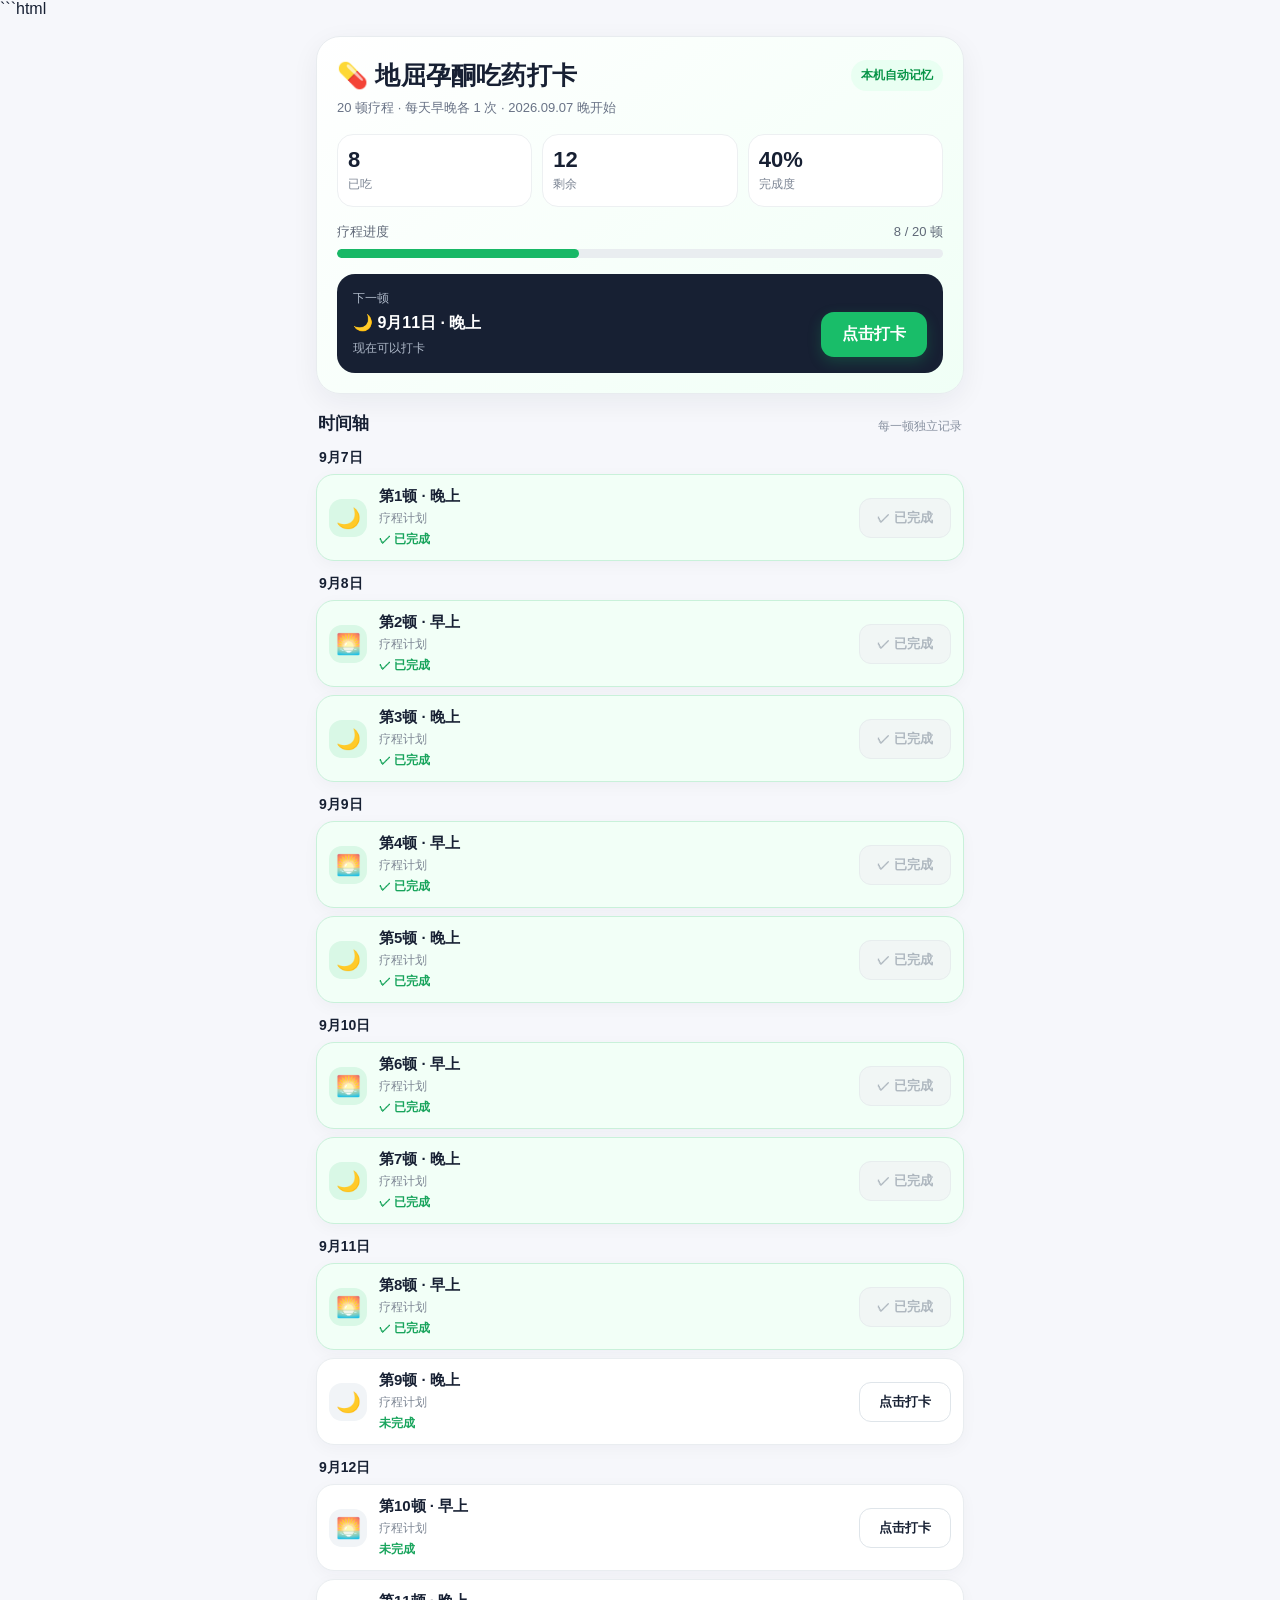
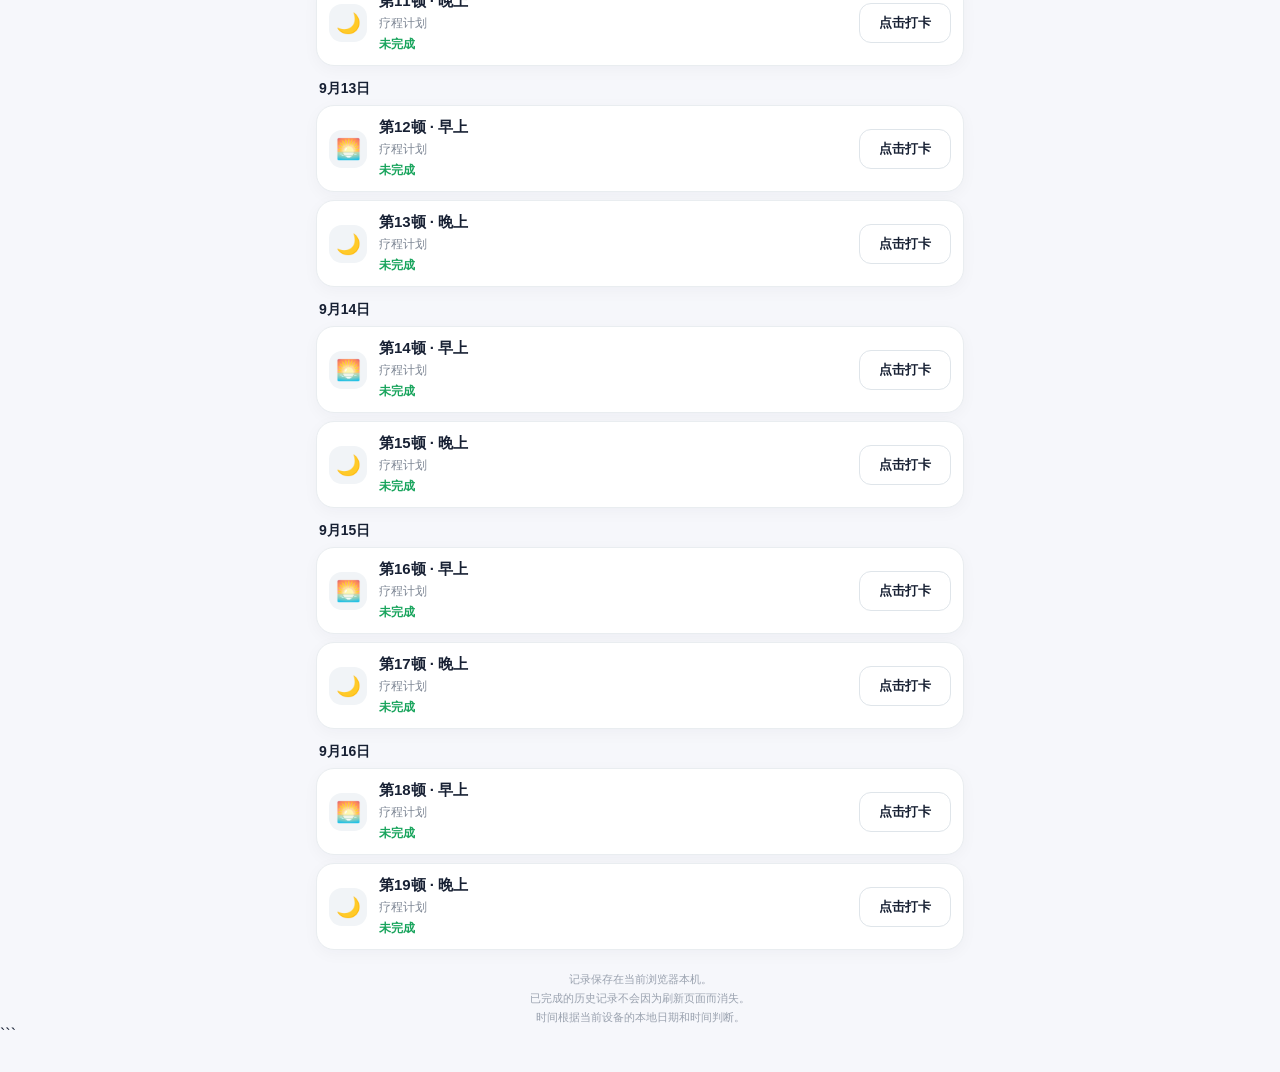
==== index.html @ d0d43a16 "Update index.html ### V2 更新内容  * ⏰ 调整每日服药时间：**早上 10:00、晚上 22:00** * 📱 根据手机当前本地日期和时间，自动判断是否到服药时间 " ====
```html
<!doctype html>
<html lang="zh-CN">
<head>
<meta charset="utf-8">
<meta name="viewport" content="width=device-width,initial-scale=1,maximum-scale=1,user-scalable=no,viewport-fit=cover">
<meta name="format-detection" content="telephone=no">
<meta name="theme-color" content="#f6f7fb">

<title>地屈孕酮吃药打卡</title>

<style>
*{
  box-sizing:border-box;
  -webkit-tap-highlight-color:transparent;
}

html,body{
  margin:0;
  padding:0;
  background:#f6f7fb;
  color:#172033;
  font-family:-apple-system,BlinkMacSystemFont,"Segoe UI","PingFang SC","Hiragino Sans GB",Arial,sans-serif;
}

body{
  padding-bottom:calc(28px + env(safe-area-inset-bottom));
}

button{
  font:inherit;
}

.app{
  width:100%;
  max-width:680px;
  margin:0 auto;
  padding:18px 16px 0;
}

.hero{
  background:linear-gradient(145deg,#ffffff 0%,#f0fff6 100%);
  border:1px solid #e8ecef;
  border-radius:24px;
  padding:22px 20px 20px;
  box-shadow:0 8px 28px rgba(20,32,50,.06);
}

.topline{
  display:flex;
  align-items:center;
  justify-content:space-between;
  gap:12px;
}

.title{
  font-size:25px;
  font-weight:800;
  letter-spacing:.2px;
}

.badge{
  font-size:12px;
  padding:7px 10px;
  border-radius:999px;
  background:#e9fff2;
  color:#079447;
  font-weight:700;
  white-space:nowrap;
}

.subtitle{
  margin:7px 0 17px;
  color:#697386;
  font-size:13px;
}

.stats{
  display:grid;
  grid-template-columns:1fr 1fr 1fr;
  gap:10px;
}

.stat{
  background:#fff;
  border:1px solid #edf0f2;
  border-radius:16px;
  padding:13px 10px;
}

.stat b{
  display:block;
  font-size:22px;
  line-height:1.1;
  margin-bottom:4px;
}

.stat span{
  font-size:12px;
  color:#7b8493;
}

.progress-wrap{
  margin-top:16px;
}

.progress-head{
  display:flex;
  justify-content:space-between;
  font-size:13px;
  color:#5f6877;
  margin-bottom:8px;
}

.progress{
  height:9px;
  background:#e9edf0;
  border-radius:999px;
  overflow:hidden;
}

.bar{
  height:100%;
  width:0;
  background:#18b866;
  border-radius:999px;
  transition:width .25s ease;
}

.next{
  margin-top:16px;
  border-radius:18px;
  background:#172033;
  color:#fff;
  padding:16px;
}

.next small{
  display:block;
  color:#aeb8c8;
  font-size:12px;
  margin-bottom:5px;
}

.next-main{
  display:flex;
  align-items:center;
  justify-content:space-between;
  gap:14px;
}

.next-title{
  font-size:16px;
  font-weight:700;
}

.next-status{
  margin-top:6px;
  color:#aeb8c8;
  font-size:12px;
}

.primary{
  border:0;
  background:#19bd69;
  color:#fff;
  padding:12px 16px;
  border-radius:13px;
  font-weight:800;
  min-width:106px;
  cursor:pointer;
  box-shadow:0 5px 14px rgba(25,189,105,.22);
}

.primary:active,
.meal-btn:active{
  transform:scale(.97);
}

.primary:disabled{
  background:#667085;
  box-shadow:none;
  cursor:not-allowed;
}

.section{
  margin-top:18px;
}

.section-title{
  display:flex;
  align-items:end;
  justify-content:space-between;
  margin:0 2px 10px;
}

.section-title h2{
  font-size:17px;
  margin:0;
}

.section-title span{
  font-size:12px;
  color:#8992a1;
}

.day{
  margin-bottom:13px;
}

.day-head{
  display:flex;
  align-items:center;
  gap:8px;
  margin:14px 3px 7px;
}

.day-head b{
  font-size:14px;
}

.today-pill{
  font-size:11px;
  background:#e8fff1;
  color:#079447;
  padding:4px 7px;
  border-radius:999px;
  font-weight:700;
}

.meal{
  display:flex;
  align-items:center;
  gap:12px;
  background:#fff;
  border:1px solid #e9edf0;
  border-radius:18px;
  padding:12px;
  margin-bottom:8px;
  min-height:72px;
  box-shadow:0 4px 16px rgba(20,32,50,.035);
}

.meal.done{
  background:#f2fff7;
  border-color:#c9f1da;
}

.dot{
  width:38px;
  height:38px;
  border-radius:13px;
  display:flex;
  align-items:center;
  justify-content:center;
  background:#f1f4f7;
  font-size:20px;
  flex:0 0 38px;
}

.done .dot{
  background:#d9f8e6;
}

.meal-info{
  min-width:0;
  flex:1;
}

.meal-name{
  font-size:15px;
  font-weight:750;
}

.meal-meta{
  font-size:12px;
  color:#7c8593;
  margin-top:4px;
}

.meal-status{
  font-size:12px;
  color:#18a45c;
  font-weight:700;
  margin-top:4px;
}

.meal-btn{
  border:1px solid #dfe5ea;
  background:#fff;
  color:#172033;
  padding:10px 12px;
  border-radius:12px;
  font-size:13px;
  font-weight:750;
  cursor:pointer;
  min-width:92px;
}

.meal-btn.done{
  background:#dff9e9;
  color:#078b45;
  border-color:#c6efd6;
}

.meal-btn:disabled{
  cursor:not-allowed;
  background:#f1f3f5;
  color:#98a0ad;
  border-color:#e4e7eb;
  opacity:.75;
}

.locked{
  opacity:.58;
}

.footer{
  margin:20px 2px 0;
  color:#9aa2af;
  font-size:11px;
  line-height:1.7;
  text-align:center;
}

.toast{
  position:fixed;
  left:50%;
  bottom:28px;
  transform:translateX(-50%) translateY(15px);
  background:rgba(23,32,51,.94);
  color:#fff;
  padding:10px 15px;
  border-radius:12px;
  font-size:13px;
  opacity:0;
  pointer-events:none;
  transition:.22s;
  z-index:20;
}

.toast.show{
  opacity:1;
  transform:translateX(-50%) translateY(0);
}

@media(max-width:390px){

  .app{
    padding-left:12px;
    padding-right:12px;
  }

  .stats{
    gap:7px;
  }

  .stat{
    padding:11px 8px;
  }

  .stat b{
    font-size:20px;
  }

  .next-main{
    align-items:stretch;
    flex-direction:column;
  }

  .primary{
    width:100%;
  }

  .meal{
    gap:9px;
  }

  .meal-btn{
    min-width:84px;
    padding:9px 8px;
  }
}
</style>
</head>

<body>

<div class="app">

  <section class="hero">

    <div class="topline">
      <div class="title">💊 地屈孕酮吃药打卡</div>
      <div class="badge">本机自动记忆</div>
    </div>

    <div class="subtitle">
      20 顿疗程 · 每天早晚各 1 次 · 2026.09.07 晚开始
    </div>

    <div class="stats">

      <div class="stat">
        <b id="doneCount">8</b>
        <span>已吃</span>
      </div>

      <div class="stat">
        <b id="leftCount">12</b>
        <span>剩余</span>
      </div>

      <div class="stat">
        <b id="percent">40%</b>
        <span>完成度</span>
      </div>

    </div>

    <div class="progress-wrap">

      <div class="progress-head">
        <span>疗程进度</span>
        <span id="progressText">8 / 20 顿</span>
      </div>

      <div class="progress">
        <div class="bar" id="bar"></div>
      </div>

    </div>

    <div class="next">

      <small>下一顿</small>

      <div class="next-main">

        <div>

          <div class="next-title" id="nextTitle">
            🌙 今天 · 晚上
          </div>

          <div class="next-status" id="nextStatus">
            等待时间
          </div>

        </div>

        <button
          class="primary"
          id="nextBtn"
          type="button">
          点击打卡
        </button>

      </div>

    </div>

  </section>


  <section class="section">

    <div class="section-title">

      <h2>时间轴</h2>

      <span>
        每一顿独立记录
      </span>

    </div>

    <div id="timeline"></div>

  </section>


  <div class="footer">

    记录保存在当前浏览器本机。<br>

    已完成的历史记录不会因为刷新页面而消失。<br>

    时间根据当前设备的本地日期和时间判断。

  </div>

</div>


<div class="toast" id="toast"></div>


<script>
(function(){

  /*
   * =====================================
   * 基础设置
   * =====================================
   */

  var STORAGE_KEY = "medicineTimelineH5_v5";

  var TOTAL = 20;

  /*
   * 疗程开始：
   * 2026年9月7日晚上
   */

  var START = new Date(2026,8,7);


  /*
   * =====================================
   * 吃药时间
   *
   * 早上：10:00
   * 晚上：22:00
   * =====================================
   */

  var MORNING_HOUR = 10;

  var NIGHT_HOUR = 22;


  /*
   * =====================================
   * 初始已经完成的 8 顿
   * =====================================
   */

  var INITIAL_RECORDS = [

    "2026-09-07-night",

    "2026-09-08-morning",
    "2026-09-08-night",

    "2026-09-09-morning",
    "2026-09-09-night",

    "2026-09-10-morning",
    "2026-09-10-night",

    "2026-09-11-morning"

  ];


  /*
   * =====================================
   * 日期格式
   * =====================================
   */

  function pad(n){

    return n < 10
      ? "0" + n
      : "" + n;

  }


  function dateKey(date){

    return date.getFullYear()
      + "-"
      + pad(date.getMonth() + 1)
      + "-"
      + pad(date.getDate());

  }


  function keyOf(date,period){

    return dateKey(date)
      + "-"
      + period;

  }


  function fmtDate(date){

    return (date.getMonth() + 1)
      + "月"
      + date.getDate()
      + "日";

  }


  /*
   * =====================================
   * 获取当前手机日期和时间
   * =====================================
   */

  function now(){

    return new Date();

  }


  /*
   * =====================================
   * 判断某一顿是否已经到了可以吃药的时间
   * =====================================
   */

  function isAvailable(item){

    var current = now();

    var itemDate = new Date(item.date);


    /*
     * 未来日期
     */

    if(
      dateKey(itemDate)
      >
      dateKey(current)
    ){

      return false;

    }


    /*
     * 过去日期
     */

    if(
      dateKey(itemDate)
      <
      dateKey(current)
    ){

      return true;

    }


    /*
     * 今天
     */

    if(
      item.period
      ===
      "morning"
    ){

      return current.getHours()
        >=
        MORNING_HOUR;

    }


    if(
      item.period
      ===
      "night"
    ){

      return current.getHours()
        >=
        NIGHT_HOUR;

    }


    return false;

  }


  /*
   * =====================================
   * 判断是否未来
   * =====================================
   */

  function isFuture(item){

    var current = now();

    var itemDate = new Date(item.date);


    /*
     * 日期在未来
     */

    if(
      dateKey(itemDate)
      >
      dateKey(current)
    ){

      return true;

    }


    /*
     * 同一天但时间还没到
     */

    if(
      dateKey(itemDate)
      ===
      dateKey(current)
    ){

      if(
        item.period
        ===
        "morning"
        &&
        current.getHours()
        <
        MORNING_HOUR
      ){

        return true;

      }


      if(
        item.period
        ===
        "night"
        &&
        current.getHours()
        <
        NIGHT_HOUR
      ){

        return true;

      }

    }


    return false;

  }


  /*
   * =====================================
   * 本机存储
   * =====================================
   */

  function load(){

    try{

      var raw =
        localStorage.getItem(
          STORAGE_KEY
        );


      if(raw){

        var parsed =
          JSON.parse(raw);


        if(
          Array.isArray(parsed)
        ){

          return parsed;

        }

      }

    }catch(e){

      console.log(
        "读取本地记录失败:",
        e
      );

    }


    var initial =
      INITIAL_RECORDS.slice();


    save(initial);


    return initial;

  }


  function save(data){

    try{

      localStorage.setItem(
        STORAGE_KEY,
        JSON.stringify(data)
      );

    }catch(e){

      console.log(
        "保存本地记录失败:",
        e
      );

    }

  }


  /*
   * =====================================
   * 建立20顿疗程
   * =====================================
   */

  function buildPlan(){

    var list = [];

    var n = 0;

    var d =
      new Date(START);


    /*
     * 9月7日：
     * 只有晚上第一顿
     */

    list.push({

      date:new Date(d),

      period:"night",

      label:"晚上",

      emoji:"🌙",

      key:keyOf(
        d,
        "night"
      ),

      n:++n

    });


    /*
     * 9月8日～9月16日：
     * 每天早晚各一顿
     */

    for(
      var i = 1;
      i < 10;
      i++
    ){

      d =
        new Date(START);


      d.setDate(
        START.getDate() + i
      );


      list.push({

        date:new Date(d),

        period:"morning",

        label:"早上",

        emoji:"🌅",

        key:keyOf(
          d,
          "morning"
        ),

        n:++n

      });


      list.push({

        date:new Date(d),

        period:"night",

        label:"晚上",

        emoji:"🌙",

        key:keyOf(
          d,
          "night"
        ),

        n:++n

      });

    }


    return list;

  }


  var plan =
    buildPlan();


  /*
   * =====================================
   * Toast
   * =====================================
   */

  function toast(msg){

    var el =
      document.getElementById(
        "toast"
      );


    el.textContent =
      msg;


    el.classList.add(
      "show"
    );


    clearTimeout(
      window.__toastTimer
    );


    window.__toastTimer =
      setTimeout(
        function(){

          el.classList.remove(
            "show"
          );

        },
        1700
      );

  }


  /*
   * =====================================
   * 打卡
   * =====================================
   */

  function mark(key){

    var data =
      load();


    /*
     * 已经完成
     */

    if(
      data.indexOf(key)
      >=
      0
    ){

      toast(
        "这一顿已经记录过了"
      );

      return;

    }


    /*
     * 找到这一顿
     */

    var item = null;


    for(
      var i = 0;
      i < plan.length;
      i++
    ){

      if(
        plan[i].key
        ===
        key
      ){

        item =
          plan[i];

        break;

      }

    }


    /*
     * 还没有到时间
     */

    if(
      item
      &&
      !isAvailable(item)
    ){

      if(
        item.period
        ===
        "morning"
      ){

        toast(
          "早上这一顿还没到时间"
        );

      }else{

        toast(
          "晚上这一顿还没到时间"
        );

      }

      return;

    }


    /*
     * 全部完成
     */

    if(
      data.length
      >=
      TOTAL
    ){

      toast(
        "20顿疗程已经完成 🎉"
      );

      return;

    }


    /*
     * 保存
     */

    data.push(key);

    save(data);

    render();

    toast(
      "已记录这顿药 ✓"
    );

  }


  /*
   * =====================================
   * 找到当前最应该完成的一顿
   * =====================================
   */

  function findNext(data){

    /*
     * 第一优先：
     * 已经到时间但还没完成
     */

    for(
      var i = 0;
      i < plan.length;
      i++
    ){

      if(
        data.indexOf(
          plan[i].key
        )
        <
        0
        &&
        isAvailable(
          plan[i]
        )
      ){

        return plan[i];

      }

    }


    /*
     * 第二优先：
     * 最近的未来一顿
     */

    for(
      var j = 0;
      j < plan.length;
      j++
    ){

      if(
        data.indexOf(
          plan[j].key
        )
        <
        0
      ){

        return plan[j];

      }

    }


    return null;

  }


  /*
   * =====================================
   * 下一顿状态
   * =====================================
   */

  function getNextStatus(item){

    if(!item){

      return "疗程已全部完成";

    }


    if(
      isAvailable(item)
    ){

      return "现在可以打卡";

    }


    var current =
      now();


    if(
      dateKey(item.date)
      >
      dateKey(current)
    ){

      return "还没到这一天";

    }


    if(
      item.period
      ===
      "morning"
    ){

      return "每天 10:00 后可打卡";

    }


    return "每天 22:00 后可打卡";

  }


  /*
   * =====================================
   * 渲染页面
   * =====================================
   */

  function render(){

    var data =
      load();


    /*
     * 顶部统计
     */

    var doneCount =
      data.length;


    var left =
      Math.max(
        0,
        TOTAL - doneCount
      );


    var pct =
      Math.round(
        doneCount
        /
        TOTAL
        *
        100
      );


    document.getElementById(
      "doneCount"
    ).textContent =
      doneCount;


    document.getElementById(
      "leftCount"
    ).textContent =
      left;


    document.getElementById(
      "percent"
    ).textContent =
      pct + "%";


    document.getElementById(
      "progressText"
    ).textContent =
      doneCount
      +
      " / "
      +
      TOTAL
      +
      " 顿";


    document.getElementById(
      "bar"
    ).style.width =
      pct + "%";


    /*
     * 下一顿
     */

    var next =
      findNext(data);


    var nextTitle =
      document.getElementById(
        "nextTitle"
      );


    var nextStatus =
      document.getElementById(
        "nextStatus"
      );


    var nextBtn =
      document.getElementById(
        "nextBtn"
      );


    if(next){

      nextTitle.textContent =
        next.emoji
        +
        " "
        +
        fmtDate(
          next.date
        )
        +
        " · "
        +
        next.label;


      nextStatus.textContent =
        getNextStatus(next);


      if(
        isAvailable(next)
      ){

        nextBtn.disabled =
          false;


        nextBtn.textContent =
          "点击打卡";


        nextBtn.onclick =
          function(){

            mark(
              next.key
            );

          };

      }else{

        nextBtn.disabled =
          true;


        nextBtn.textContent =
          "未开始";


        nextBtn.onclick =
          null;

      }

    }else{

      nextTitle.textContent =
        "🎉 20顿全部完成";


      nextStatus.textContent =
        "疗程已完成";


      nextBtn.disabled =
        true;


      nextBtn.textContent =
        "已完成";


      nextBtn.onclick =
        null;

    }


    /*
     * =====================================
     * 时间轴
     * =====================================
     */

    var timeline =
      document.getElementById(
        "timeline"
      );


    var html = "";

    var currentDate = "";


    for(
      var j = 0;
      j < plan.length;
      j++
    ){

      var item =
        plan[j];


      var dk =
        dateKey(
          item.date
        );


      /*
       * 日期标题
       */

      if(
        dk
        !==
        currentDate
      ){

        if(currentDate){

          html +=
            "</div>";

        }


        currentDate =
          dk;


        var current =
          now();


        var isToday =
          dk
          ===
          dateKey(current);


        html +=
          '<div class="day">';


        html +=
          '<div class="day-head">'
          +
          '<b>'
          +
          fmtDate(
            item.date
          )
          +
          '</b>'
          +
          (
            isToday
            ?
            '<span class="today-pill">今天</span>'
            :
            ''
          )
          +
          '</div>';

      }


      /*
       * 状态
       */

      var isDone =
        data.indexOf(
          item.key
        )
        >=
        0;


      var future =
        isFuture(
          item
        );


      var mealClass =
        "meal "
        +
        (
          isDone
          ?
          "done "
          :
          ""
        )
        +
        (
          future
          ?
          "locked"
          :
          ""
        );


      html +=
        '<div class="'
        +
        mealClass
        +
        '">';


      /*
       * 图标
       */

      html +=
        '<div class="dot">'
        +
        item.emoji
        +
        '</div>';


      /*
       * 信息
       */

      html +=
        '<div class="meal-info">';


      html +=
        '<div class="meal-name">'
        +
        '第'
        +
        item.n
        +
        '顿 · '
        +
        item.label
        +
        '</div>';


      /*
       * 时间提示
       */

      var metaText;


      if(future){

        if(
          dk
          ===
          dateKey(now())
        ){

          if(
            item.period
            ===
            "morning"
          ){

            metaText =
              "10:00 后开始";

          }else{

            metaText =
              "22:00 后开始";

          }

        }else{

          metaText =
            "尚未到时间";

        }

      }else{

        if(
          dk
          ===
          dateKey(now())
        ){

          metaText =
            "今天";

        }else{

          metaText =
            "疗程计划";

        }

      }


      html +=
        '<div class="meal-meta">'
        +
        metaText
        +
        '</div>';


      /*
       * 完成状态
       */

      html +=
        '<div class="meal-status">'
        +
        (
          isDone
          ?
          "✓ 已完成"
          :
          (
            future
            ?
            "未开始"
            :
            "未完成"
          )
        )
        +
        '</div>';


      html +=
        '</div>';


      /*
       * 按钮
       */

      var btnText;


      if(isDone){

        btnText =
          "✓ 已完成";

      }else if(future){

        btnText =
          "未开始";

      }else{

        btnText =
          "点击打卡";

      }


      html +=
        '<button '
        +
        'type="button" '
        +
        'class="meal-btn '
        +
        (
          isDone
          ?
          "done"
          :
          ""
        )
        +
        '" '
        +
        'data-key="'
        +
        item.key
        +
        '" '
        +
        (
          future
          ||
          isDone
          ?
          "disabled"
          :
          ""
        )
        +
        '>'
        +
        btnText
        +
        '</button>';


      html +=
        '</div>';

    }


    if(currentDate){

      html +=
        "</div>";

    }


    timeline.innerHTML =
      html;


    /*
     * 绑定时间轴按钮
     */

    var buttons =
      timeline.querySelectorAll(
        ".meal-btn"
      );


    for(
      var k = 0;
      k < buttons.length;
      k++
    ){

      buttons[k].addEventListener(
        "click",
        function(){

          var key =
            this.getAttribute(
              "data-key"
            );


          mark(key);

        }
      );

    }

  }


  /*
   * =====================================
   * 页面启动
   * =====================================
   */

  render();


  /*
   * =====================================
   * 每分钟自动检查一次时间
   *
   * 例如：
   *
   * 09:59 → 未开始
   *
   * 10:00 → 自动变成点击打卡
   *
   * 21:59 → 未开始
   *
   * 22:00 → 自动变成点击打卡
   * =====================================
   */

  setInterval(
    function(){

      render();

    },
    60 * 1000
  );


})();
</script>

</body>
</html>
```
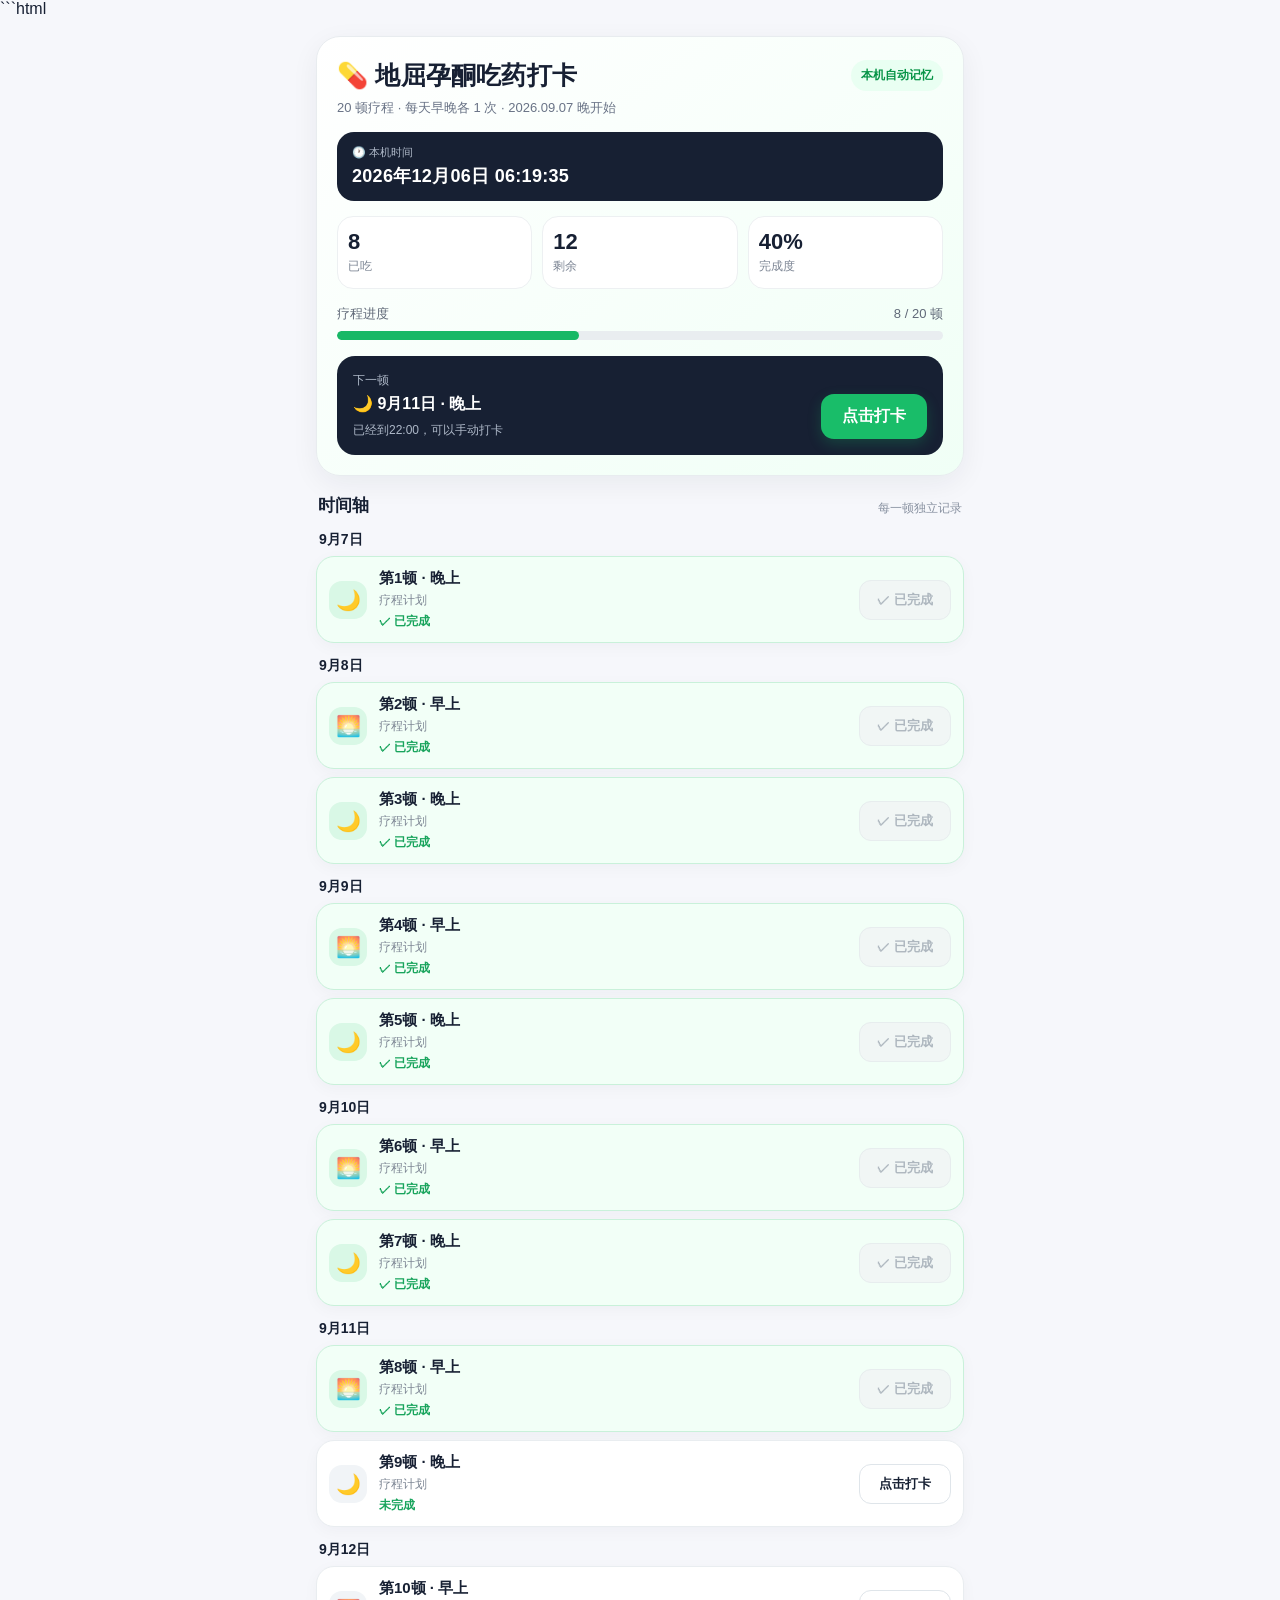
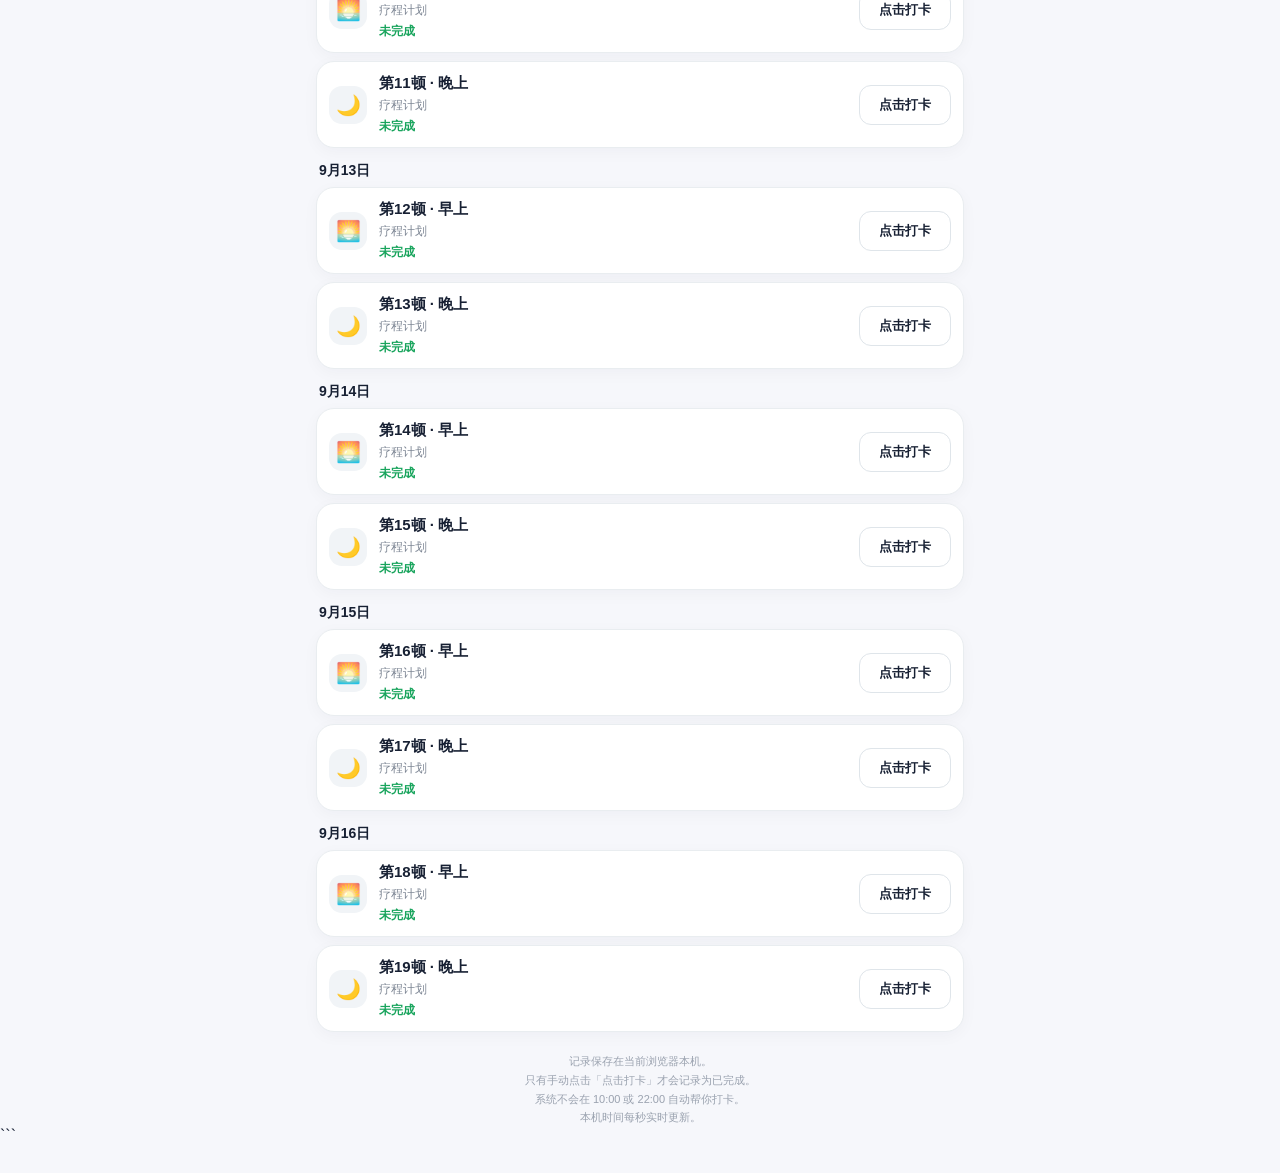
==== commit e3d45eaf: "Update index.html 页面顶部名称：💊 地屈孕酮吃药打卡 本机时间实时显示，每秒更新" ====
--- a/index.html
+++ b/index.html
@@ -38,6 +38,10 @@
   padding:18px 16px 0;
 }
 
+/* =========================
+   顶部卡片
+========================= */
+
 .hero{
   background:linear-gradient(145deg,#ffffff 0%,#f0fff6 100%);
   border:1px solid #e8ecef;
@@ -70,10 +74,39 @@
 }
 
 .subtitle{
-  margin:7px 0 17px;
+  margin:7px 0 15px;
   color:#697386;
   font-size:13px;
 }
+
+/* =========================
+   本机时间
+========================= */
+
+.local-time{
+  background:#172033;
+  color:#fff;
+  border-radius:17px;
+  padding:13px 15px;
+  margin-bottom:15px;
+}
+
+.local-time-label{
+  color:#aeb8c8;
+  font-size:11px;
+  margin-bottom:4px;
+}
+
+.local-time-value{
+  font-size:18px;
+  font-weight:800;
+  letter-spacing:.3px;
+  font-variant-numeric:tabular-nums;
+}
+
+/* =========================
+   数据统计
+========================= */
 
 .stats{
   display:grid;
@@ -127,6 +160,10 @@
   transition:width .25s ease;
 }
 
+/* =========================
+   下一顿
+========================= */
+
 .next{
   margin-top:16px;
   border-radius:18px;
@@ -158,6 +195,7 @@
   margin-top:6px;
   color:#aeb8c8;
   font-size:12px;
+  line-height:1.5;
 }
 
 .primary{
@@ -182,6 +220,10 @@
   box-shadow:none;
   cursor:not-allowed;
 }
+
+/* =========================
+   时间轴
+========================= */
 
 .section{
   margin-top:18px;
@@ -314,6 +356,10 @@
 .locked{
   opacity:.58;
 }
+
+/* =========================
+   底部
+========================= */
 
 .footer{
   margin:20px 2px 0;
@@ -344,6 +390,10 @@
   transform:translateX(-50%) translateY(0);
 }
 
+/* =========================
+   手机小屏
+========================= */
+
 @media(max-width:390px){
 
   .app{
@@ -351,6 +401,10 @@
     padding-right:12px;
   }
 
+  .title{
+    font-size:22px;
+  }
+
   .stats{
     gap:7px;
   }
@@ -380,6 +434,7 @@
     min-width:84px;
     padding:9px 8px;
   }
+
 }
 </style>
 </head>
@@ -388,72 +443,165 @@
 
 <div class="app">
 
+  <!-- =========================
+       顶部
+  ========================== -->
+
   <section class="hero">
 
     <div class="topline">
-      <div class="title">💊 地屈孕酮吃药打卡</div>
-      <div class="badge">本机自动记忆</div>
+
+      <div class="title">
+        💊 地屈孕酮吃药打卡
+      </div>
+
+      <div class="badge">
+        本机自动记忆
+      </div>
+
     </div>
+
 
     <div class="subtitle">
       20 顿疗程 · 每天早晚各 1 次 · 2026.09.07 晚开始
     </div>
 
+
+    <!-- =========================
+         本机实时时间
+    ========================== -->
+
+    <div class="local-time">
+
+      <div class="local-time-label">
+        🕐 本机时间
+      </div>
+
+      <div
+        class="local-time-value"
+        id="localTime">
+        正在获取时间...
+      </div>
+
+    </div>
+
+
+    <!-- =========================
+         统计
+    ========================== -->
+
     <div class="stats">
 
       <div class="stat">
-        <b id="doneCount">8</b>
-        <span>已吃</span>
+
+        <b id="doneCount">
+          8
+        </b>
+
+        <span>
+          已吃
+        </span>
+
       </div>
 
+
       <div class="stat">
-        <b id="leftCount">12</b>
-        <span>剩余</span>
+
+        <b id="leftCount">
+          12
+        </b>
+
+        <span>
+          剩余
+        </span>
+
       </div>
 
+
       <div class="stat">
-        <b id="percent">40%</b>
-        <span>完成度</span>
+
+        <b id="percent">
+          40%
+        </b>
+
+        <span>
+          完成度
+        </span>
+
       </div>
 
     </div>
 
+
+    <!-- =========================
+         进度条
+    ========================== -->
+
     <div class="progress-wrap">
 
       <div class="progress-head">
-        <span>疗程进度</span>
-        <span id="progressText">8 / 20 顿</span>
+
+        <span>
+          疗程进度
+        </span>
+
+        <span id="progressText">
+          8 / 20 顿
+        </span>
+
       </div>
 
+
       <div class="progress">
-        <div class="bar" id="bar"></div>
+
+        <div
+          class="bar"
+          id="bar">
+        </div>
+
       </div>
 
     </div>
 
+
+    <!-- =========================
+         下一顿
+    ========================== -->
+
     <div class="next">
 
-      <small>下一顿</small>
+      <small>
+        下一顿
+      </small>
+
 
       <div class="next-main">
 
         <div>
 
-          <div class="next-title" id="nextTitle">
-            🌙 今天 · 晚上
+          <div
+            class="next-title"
+            id="nextTitle">
+            🌙 9月11日 · 晚上
           </div>
 
-          <div class="next-status" id="nextStatus">
+
+          <div
+            class="next-status"
+            id="nextStatus">
             等待时间
           </div>
 
         </div>
+
 
         <button
           class="primary"
           id="nextBtn"
           type="button">
+
           点击打卡
+
         </button>
 
       </div>
@@ -463,11 +611,17 @@
   </section>
 
 
+  <!-- =========================
+       时间轴
+  ========================== -->
+
   <section class="section">
 
     <div class="section-title">
 
-      <h2>时间轴</h2>
+      <h2>
+        时间轴
+      </h2>
 
       <span>
         每一顿独立记录
@@ -475,190 +629,676 @@
 
     </div>
 
+
     <div id="timeline"></div>
 
   </section>
 
 
+  <!-- =========================
+       底部说明
+  ========================== -->
+
   <div class="footer">
 
     记录保存在当前浏览器本机。<br>
 
-    已完成的历史记录不会因为刷新页面而消失。<br>
-
-    时间根据当前设备的本地日期和时间判断。
+    只有手动点击「点击打卡」才会记录为已完成。<br>
+
+    系统不会在 10:00 或 22:00 自动帮你打卡。<br>
+
+    本机时间每秒实时更新。
 
   </div>
 
 </div>
 
 
-<div class="toast" id="toast"></div>
+<div
+  class="toast"
+  id="toast">
+</div>
 
 
 <script>
+
 (function(){
 
-  /*
-   * =====================================
-   * 基础设置
-   * =====================================
-   */
-
-  var STORAGE_KEY = "medicineTimelineH5_v5";
-
-  var TOTAL = 20;
-
-  /*
-   * 疗程开始：
-   * 2026年9月7日晚上
-   */
-
-  var START = new Date(2026,8,7);
-
-
-  /*
-   * =====================================
-   * 吃药时间
+
+/* =====================================
+   基础设置
+===================================== */
+
+var STORAGE_KEY =
+  "medicineTimelineH5_v5";
+
+
+var TOTAL =
+  20;
+
+
+/*
+ * 疗程开始：
+ * 2026年9月7日晚上
+ */
+
+var START =
+  new Date(2026,8,7);
+
+
+/*
+ * 每天服药时间
+ */
+
+var MORNING_HOUR =
+  10;
+
+
+var NIGHT_HOUR =
+  22;
+
+
+/*
+ * =====================================
+ * 已经完成的初始记录
+ *
+ * 一共8顿
+ * =====================================
+ */
+
+var INITIAL_RECORDS = [
+
+  "2026-09-07-night",
+
+  "2026-09-08-morning",
+  "2026-09-08-night",
+
+  "2026-09-09-morning",
+  "2026-09-09-night",
+
+  "2026-09-10-morning",
+  "2026-09-10-night",
+
+  "2026-09-11-morning"
+
+];
+
+
+/* =====================================
+   日期工具
+===================================== */
+
+function pad(n){
+
+  return n < 10
+    ? "0" + n
+    : "" + n;
+
+}
+
+
+function dateKey(date){
+
+  return date.getFullYear()
+    + "-"
+    + pad(date.getMonth() + 1)
+    + "-"
+    + pad(date.getDate());
+
+}
+
+
+function keyOf(date,period){
+
+  return dateKey(date)
+    + "-"
+    + period;
+
+}
+
+
+function fmtDate(date){
+
+  return (date.getMonth() + 1)
+    + "月"
+    + date.getDate()
+    + "日";
+
+}
+
+
+/* =====================================
+   获取本机时间
+===================================== */
+
+function now(){
+
+  return new Date();
+
+}
+
+
+/* =====================================
+   实时显示本机时间
+===================================== */
+
+function updateLocalTime(){
+
+  var current =
+    now();
+
+
+  var text =
+    current.getFullYear()
+    + "年"
+    + pad(current.getMonth() + 1)
+    + "月"
+    + pad(current.getDate())
+    + "日 "
+    + pad(current.getHours())
+    + ":"
+    + pad(current.getMinutes())
+    + ":"
+    + pad(current.getSeconds());
+
+
+  var el =
+    document.getElementById(
+      "localTime"
+    );
+
+
+  if(el){
+
+    el.textContent =
+      text;
+
+  }
+
+}
+
+
+/*
+ * 页面打开立即显示
+ */
+
+updateLocalTime();
+
+
+/*
+ * 每秒更新一次
+ */
+
+setInterval(
+  updateLocalTime,
+  1000
+);
+
+
+/* =====================================
+   判断某顿是否已经到时间
+===================================== */
+
+function isAvailable(item){
+
+  var current =
+    now();
+
+
+  var itemDate =
+    new Date(item.date);
+
+
+  /*
+   * 未来日期
+   */
+
+  if(
+    dateKey(itemDate)
+    >
+    dateKey(current)
+  ){
+
+    return false;
+
+  }
+
+
+  /*
+   * 过去日期
    *
-   * 早上：10:00
-   * 晚上：22:00
-   * =====================================
-   */
-
-  var MORNING_HOUR = 10;
-
-  var NIGHT_HOUR = 22;
-
-
-  /*
-   * =====================================
-   * 初始已经完成的 8 顿
-   * =====================================
-   */
-
-  var INITIAL_RECORDS = [
-
-    "2026-09-07-night",
-
-    "2026-09-08-morning",
-    "2026-09-08-night",
-
-    "2026-09-09-morning",
-    "2026-09-09-night",
-
-    "2026-09-10-morning",
-    "2026-09-10-night",
-
-    "2026-09-11-morning"
-
-  ];
-
-
-  /*
-   * =====================================
-   * 日期格式
-   * =====================================
-   */
-
-  function pad(n){
-
-    return n < 10
-      ? "0" + n
-      : "" + n;
-
-  }
-
-
-  function dateKey(date){
-
-    return date.getFullYear()
-      + "-"
-      + pad(date.getMonth() + 1)
-      + "-"
-      + pad(date.getDate());
-
-  }
-
-
-  function keyOf(date,period){
-
-    return dateKey(date)
-      + "-"
-      + period;
-
-  }
-
-
-  function fmtDate(date){
-
-    return (date.getMonth() + 1)
-      + "月"
-      + date.getDate()
-      + "日";
-
-  }
-
-
-  /*
-   * =====================================
-   * 获取当前手机日期和时间
-   * =====================================
-   */
-
-  function now(){
-
-    return new Date();
-
-  }
-
-
-  /*
-   * =====================================
-   * 判断某一顿是否已经到了可以吃药的时间
-   * =====================================
-   */
-
-  function isAvailable(item){
-
-    var current = now();
-
-    var itemDate = new Date(item.date);
-
-
-    /*
-     * 未来日期
-     */
+   * 注意：
+   * 过去的药不会自动打卡。
+   * 只是允许用户补打卡。
+   */
+
+  if(
+    dateKey(itemDate)
+    <
+    dateKey(current)
+  ){
+
+    return true;
+
+  }
+
+
+  /*
+   * 今天早上
+   */
+
+  if(
+    item.period
+    ===
+    "morning"
+  ){
+
+    return current.getHours()
+      >=
+      MORNING_HOUR;
+
+  }
+
+
+  /*
+   * 今天晚上
+   */
+
+  if(
+    item.period
+    ===
+    "night"
+  ){
+
+    return current.getHours()
+      >=
+      NIGHT_HOUR;
+
+  }
+
+
+  return false;
+
+}
+
+
+/* =====================================
+   判断是否未来
+===================================== */
+
+function isFuture(item){
+
+  var current =
+    now();
+
+
+  var itemDate =
+    new Date(item.date);
+
+
+  /*
+   * 日期未来
+   */
+
+  if(
+    dateKey(itemDate)
+    >
+    dateKey(current)
+  ){
+
+    return true;
+
+  }
+
+
+  /*
+   * 今天但时间未到
+   */
+
+  if(
+    dateKey(itemDate)
+    ===
+    dateKey(current)
+  ){
 
     if(
-      dateKey(itemDate)
-      >
-      dateKey(current)
+      item.period
+      ===
+      "morning"
+      &&
+      (
+        current.getHours()
+        <
+        MORNING_HOUR
+      )
     ){
 
-      return false;
+      return true;
 
     }
 
 
-    /*
-     * 过去日期
-     */
-
     if(
-      dateKey(itemDate)
-      <
-      dateKey(current)
+      item.period
+      ===
+      "night"
+      &&
+      (
+        current.getHours()
+        <
+        NIGHT_HOUR
+      )
     ){
 
       return true;
 
     }
 
-
-    /*
-     * 今天
-     */
+  }
+
+
+  return false;
+
+}
+
+
+/* =====================================
+   本机存储
+===================================== */
+
+function load(){
+
+  try{
+
+    var raw =
+      localStorage.getItem(
+        STORAGE_KEY
+      );
+
+
+    if(raw){
+
+      var parsed =
+        JSON.parse(raw);
+
+
+      if(
+        Array.isArray(parsed)
+      ){
+
+        return parsed;
+
+      }
+
+    }
+
+  }catch(e){
+
+    console.log(
+      "读取本地记录失败:",
+      e
+    );
+
+  }
+
+
+  /*
+   * 第一次打开
+   */
+
+  var initial =
+    INITIAL_RECORDS.slice();
+
+
+  save(initial);
+
+
+  return initial;
+
+}
+
+
+function save(data){
+
+  try{
+
+    localStorage.setItem(
+      STORAGE_KEY,
+      JSON.stringify(data)
+    );
+
+  }catch(e){
+
+    console.log(
+      "保存本地记录失败:",
+      e
+    );
+
+  }
+
+}
+
+
+/* =====================================
+   建立20顿疗程
+===================================== */
+
+function buildPlan(){
+
+  var list = [];
+
+  var n = 0;
+
+  var d =
+    new Date(START);
+
+
+  /*
+   * 9月7日晚上
+   */
+
+  list.push({
+
+    date:new Date(d),
+
+    period:"night",
+
+    label:"晚上",
+
+    emoji:"🌙",
+
+    key:keyOf(
+      d,
+      "night"
+    ),
+
+    n:++n
+
+  });
+
+
+  /*
+   * 9月8日开始
+   * 每天早晚两顿
+   */
+
+  for(
+    var i = 1;
+    i < 10;
+    i++
+  ){
+
+    d =
+      new Date(START);
+
+
+    d.setDate(
+      START.getDate()
+      +
+      i
+    );
+
+
+    list.push({
+
+      date:new Date(d),
+
+      period:"morning",
+
+      label:"早上",
+
+      emoji:"🌅",
+
+      key:keyOf(
+        d,
+        "morning"
+      ),
+
+      n:++n
+
+    });
+
+
+    list.push({
+
+      date:new Date(d),
+
+      period:"night",
+
+      label:"晚上",
+
+      emoji:"🌙",
+
+      key:keyOf(
+        d,
+        "night"
+      ),
+
+      n:++n
+
+    });
+
+  }
+
+
+  return list;
+
+}
+
+
+var plan =
+  buildPlan();
+
+
+/* =====================================
+   Toast
+===================================== */
+
+function toast(msg){
+
+  var el =
+    document.getElementById(
+      "toast"
+    );
+
+
+  el.textContent =
+    msg;
+
+
+  el.classList.add(
+    "show"
+  );
+
+
+  clearTimeout(
+    window.__toastTimer
+  );
+
+
+  window.__toastTimer =
+    setTimeout(
+      function(){
+
+        el.classList.remove(
+          "show"
+        );
+
+      },
+      1700
+    );
+
+}
+
+
+/* =====================================
+   手动打卡
+===================================== */
+
+function mark(key){
+
+  var data =
+    load();
+
+
+  /*
+   * 已经打卡
+   */
+
+  if(
+    data.indexOf(key)
+    >=
+    0
+  ){
+
+    toast(
+      "这一顿已经记录过了"
+    );
+
+    return;
+
+  }
+
+
+  /*
+   * 找到对应记录
+   */
+
+  var item =
+    null;
+
+
+  for(
+    var i = 0;
+    i < plan.length;
+    i++
+  ){
+
+    if(
+      plan[i].key
+      ===
+      key
+    ){
+
+      item =
+        plan[i];
+
+      break;
+
+    }
+
+  }
+
+
+  /*
+   * 还没到时间
+   */
+
+  if(
+    item
+    &&
+    !isAvailable(item)
+  ){
 
     if(
       item.period
@@ -666,572 +1306,136 @@
       "morning"
     ){
 
-      return current.getHours()
-        >=
-        MORNING_HOUR;
+      toast(
+        "早上这一顿还没到10:00"
+      );
+
+    }else{
+
+      toast(
+        "晚上这一顿还没到22:00"
+      );
 
     }
 
+    return;
+
+  }
+
+
+  /*
+   * 保存
+   */
+
+  data.push(key);
+
+  save(data);
+
+
+  /*
+   * 重新渲染
+   */
+
+  render();
+
+
+  toast(
+    "已记录这顿药 ✓"
+  );
+
+}
+
+
+/* =====================================
+   找到下一顿
+===================================== */
+
+function findNext(data){
+
+  /*
+   * 第一优先：
+   * 已经到时间但没有打卡
+   *
+   * 这样如果昨天漏打，
+   * 不会直接跳过。
+   */
+
+  for(
+    var i = 0;
+    i < plan.length;
+    i++
+  ){
 
     if(
-      item.period
-      ===
-      "night"
+      data.indexOf(
+        plan[i].key
+      )
+      <
+      0
+      &&
+      isAvailable(
+        plan[i]
+      )
     ){
 
-      return current.getHours()
-        >=
-        NIGHT_HOUR;
+      return plan[i];
 
     }
 
-
-    return false;
-
-  }
-
-
-  /*
-   * =====================================
-   * 判断是否未来
-   * =====================================
-   */
-
-  function isFuture(item){
-
-    var current = now();
-
-    var itemDate = new Date(item.date);
-
-
-    /*
-     * 日期在未来
-     */
+  }
+
+
+  /*
+   * 第二优先：
+   * 最近的一顿未来药
+   */
+
+  for(
+    var j = 0;
+    j < plan.length;
+    j++
+  ){
 
     if(
-      dateKey(itemDate)
-      >
-      dateKey(current)
-    ){
-
-      return true;
-
-    }
-
-
-    /*
-     * 同一天但时间还没到
-     */
-
-    if(
-      dateKey(itemDate)
-      ===
-      dateKey(current)
-    ){
-
-      if(
-        item.period
-        ===
-        "morning"
-        &&
-        current.getHours()
-        <
-        MORNING_HOUR
-      ){
-
-        return true;
-
-      }
-
-
-      if(
-        item.period
-        ===
-        "night"
-        &&
-        current.getHours()
-        <
-        NIGHT_HOUR
-      ){
-
-        return true;
-
-      }
-
-    }
-
-
-    return false;
-
-  }
-
-
-  /*
-   * =====================================
-   * 本机存储
-   * =====================================
-   */
-
-  function load(){
-
-    try{
-
-      var raw =
-        localStorage.getItem(
-          STORAGE_KEY
-        );
-
-
-      if(raw){
-
-        var parsed =
-          JSON.parse(raw);
-
-
-        if(
-          Array.isArray(parsed)
-        ){
-
-          return parsed;
-
-        }
-
-      }
-
-    }catch(e){
-
-      console.log(
-        "读取本地记录失败:",
-        e
-      );
-
-    }
-
-
-    var initial =
-      INITIAL_RECORDS.slice();
-
-
-    save(initial);
-
-
-    return initial;
-
-  }
-
-
-  function save(data){
-
-    try{
-
-      localStorage.setItem(
-        STORAGE_KEY,
-        JSON.stringify(data)
-      );
-
-    }catch(e){
-
-      console.log(
-        "保存本地记录失败:",
-        e
-      );
-
-    }
-
-  }
-
-
-  /*
-   * =====================================
-   * 建立20顿疗程
-   * =====================================
-   */
-
-  function buildPlan(){
-
-    var list = [];
-
-    var n = 0;
-
-    var d =
-      new Date(START);
-
-
-    /*
-     * 9月7日：
-     * 只有晚上第一顿
-     */
-
-    list.push({
-
-      date:new Date(d),
-
-      period:"night",
-
-      label:"晚上",
-
-      emoji:"🌙",
-
-      key:keyOf(
-        d,
-        "night"
-      ),
-
-      n:++n
-
-    });
-
-
-    /*
-     * 9月8日～9月16日：
-     * 每天早晚各一顿
-     */
-
-    for(
-      var i = 1;
-      i < 10;
-      i++
-    ){
-
-      d =
-        new Date(START);
-
-
-      d.setDate(
-        START.getDate() + i
-      );
-
-
-      list.push({
-
-        date:new Date(d),
-
-        period:"morning",
-
-        label:"早上",
-
-        emoji:"🌅",
-
-        key:keyOf(
-          d,
-          "morning"
-        ),
-
-        n:++n
-
-      });
-
-
-      list.push({
-
-        date:new Date(d),
-
-        period:"night",
-
-        label:"晚上",
-
-        emoji:"🌙",
-
-        key:keyOf(
-          d,
-          "night"
-        ),
-
-        n:++n
-
-      });
-
-    }
-
-
-    return list;
-
-  }
-
-
-  var plan =
-    buildPlan();
-
-
-  /*
-   * =====================================
-   * Toast
-   * =====================================
-   */
-
-  function toast(msg){
-
-    var el =
-      document.getElementById(
-        "toast"
-      );
-
-
-    el.textContent =
-      msg;
-
-
-    el.classList.add(
-      "show"
-    );
-
-
-    clearTimeout(
-      window.__toastTimer
-    );
-
-
-    window.__toastTimer =
-      setTimeout(
-        function(){
-
-          el.classList.remove(
-            "show"
-          );
-
-        },
-        1700
-      );
-
-  }
-
-
-  /*
-   * =====================================
-   * 打卡
-   * =====================================
-   */
-
-  function mark(key){
-
-    var data =
-      load();
-
-
-    /*
-     * 已经完成
-     */
-
-    if(
-      data.indexOf(key)
-      >=
+      data.indexOf(
+        plan[j].key
+      )
+      <
       0
     ){
 
-      toast(
-        "这一顿已经记录过了"
-      );
-
-      return;
+      return plan[j];
 
     }
 
-
-    /*
-     * 找到这一顿
-     */
-
-    var item = null;
-
-
-    for(
-      var i = 0;
-      i < plan.length;
-      i++
-    ){
-
-      if(
-        plan[i].key
-        ===
-        key
-      ){
-
-        item =
-          plan[i];
-
-        break;
-
-      }
-
-    }
-
-
-    /*
-     * 还没有到时间
-     */
-
-    if(
-      item
-      &&
-      !isAvailable(item)
-    ){
-
-      if(
-        item.period
-        ===
-        "morning"
-      ){
-
-        toast(
-          "早上这一顿还没到时间"
-        );
-
-      }else{
-
-        toast(
-          "晚上这一顿还没到时间"
-        );
-
-      }
-
-      return;
-
-    }
-
-
-    /*
-     * 全部完成
-     */
-
-    if(
-      data.length
-      >=
-      TOTAL
-    ){
-
-      toast(
-        "20顿疗程已经完成 🎉"
-      );
-
-      return;
-
-    }
-
-
-    /*
-     * 保存
-     */
-
-    data.push(key);
-
-    save(data);
-
-    render();
-
-    toast(
-      "已记录这顿药 ✓"
-    );
-
-  }
-
-
-  /*
-   * =====================================
-   * 找到当前最应该完成的一顿
-   * =====================================
-   */
-
-  function findNext(data){
-
-    /*
-     * 第一优先：
-     * 已经到时间但还没完成
-     */
-
-    for(
-      var i = 0;
-      i < plan.length;
-      i++
-    ){
-
-      if(
-        data.indexOf(
-          plan[i].key
-        )
-        <
-        0
-        &&
-        isAvailable(
-          plan[i]
-        )
-      ){
-
-        return plan[i];
-
-      }
-
-    }
-
-
-    /*
-     * 第二优先：
-     * 最近的未来一顿
-     */
-
-    for(
-      var j = 0;
-      j < plan.length;
-      j++
-    ){
-
-      if(
-        data.indexOf(
-          plan[j].key
-        )
-        <
-        0
-      ){
-
-        return plan[j];
-
-      }
-
-    }
-
-
-    return null;
-
-  }
-
-
-  /*
-   * =====================================
-   * 下一顿状态
-   * =====================================
-   */
-
-  function getNextStatus(item){
-
-    if(!item){
-
-      return "疗程已全部完成";
-
-    }
-
-
-    if(
-      isAvailable(item)
-    ){
-
-      return "现在可以打卡";
-
-    }
-
-
-    var current =
-      now();
-
-
-    if(
-      dateKey(item.date)
-      >
-      dateKey(current)
-    ){
-
-      return "还没到这一天";
-
-    }
-
+  }
+
+
+  return null;
+
+}
+
+
+/* =====================================
+   下一顿状态文字
+===================================== */
+
+function getNextStatus(item){
+
+  if(!item){
+
+    return "20顿疗程已全部完成";
+
+  }
+
+
+  /*
+   * 已经可以吃
+   */
+
+  if(
+    isAvailable(item)
+  ){
 
     if(
       item.period
@@ -1239,615 +1443,672 @@
       "morning"
     ){
 
-      return "每天 10:00 后可打卡";
+      return "已经到10:00，可以手动打卡";
 
     }
 
 
-    return "每天 22:00 后可打卡";
-
-  }
+    return "已经到22:00，可以手动打卡";
+
+  }
+
+
+  /*
+   * 未来日期
+   */
+
+  var current =
+    now();
+
+
+  if(
+    dateKey(item.date)
+    >
+    dateKey(current)
+  ){
+
+    if(
+      item.period
+      ===
+      "morning"
+    ){
+
+      return "明天10:00后可以打卡";
+
+    }
+
+
+    return "当天22:00后可以打卡";
+
+  }
+
+
+  /*
+   * 今天早上还没到10点
+   */
+
+  if(
+    item.period
+    ===
+    "morning"
+  ){
+
+    return "今天10:00后可以打卡";
+
+  }
+
+
+  /*
+   * 今天晚上还没到22点
+   */
+
+  return "今天22:00后可以打卡";
+
+}
+
+
+/* =====================================
+   页面渲染
+===================================== */
+
+function render(){
+
+  var data =
+    load();
+
+
+  /*
+   * 统计
+   */
+
+  var doneCount =
+    data.length;
+
+
+  var left =
+    Math.max(
+      0,
+      TOTAL - doneCount
+    );
+
+
+  var pct =
+    Math.round(
+      doneCount
+      /
+      TOTAL
+      *
+      100
+    );
+
+
+  document.getElementById(
+    "doneCount"
+  ).textContent =
+    doneCount;
+
+
+  document.getElementById(
+    "leftCount"
+  ).textContent =
+    left;
+
+
+  document.getElementById(
+    "percent"
+  ).textContent =
+    pct + "%";
+
+
+  document.getElementById(
+    "progressText"
+  ).textContent =
+    doneCount
+    +
+    " / "
+    +
+    TOTAL
+    +
+    " 顿";
+
+
+  document.getElementById(
+    "bar"
+  ).style.width =
+    pct + "%";
 
 
   /*
    * =====================================
-   * 渲染页面
+   * 下一顿
    * =====================================
    */
 
-  function render(){
-
-    var data =
-      load();
+  var next =
+    findNext(data);
+
+
+  var nextTitle =
+    document.getElementById(
+      "nextTitle"
+    );
+
+
+  var nextStatus =
+    document.getElementById(
+      "nextStatus"
+    );
+
+
+  var nextBtn =
+    document.getElementById(
+      "nextBtn"
+    );
+
+
+  if(next){
+
+    nextTitle.textContent =
+      next.emoji
+      +
+      " "
+      +
+      fmtDate(next.date)
+      +
+      " · "
+      +
+      next.label;
+
+
+    nextStatus.textContent =
+      getNextStatus(next);
 
 
     /*
-     * 顶部统计
+     * 到时间
      */
 
-    var doneCount =
-      data.length;
-
-
-    var left =
-      Math.max(
-        0,
-        TOTAL - doneCount
+    if(
+      isAvailable(next)
+    ){
+
+      nextBtn.disabled =
+        false;
+
+
+      nextBtn.textContent =
+        "点击打卡";
+
+
+      nextBtn.onclick =
+        function(){
+
+          mark(
+            next.key
+          );
+
+        };
+
+    }
+
+
+    /*
+     * 没到时间
+     */
+
+    else{
+
+      nextBtn.disabled =
+        true;
+
+
+      nextBtn.textContent =
+        "未开始";
+
+
+      nextBtn.onclick =
+        null;
+
+    }
+
+  }
+
+
+  /*
+   * 全部完成
+   */
+
+  else{
+
+    nextTitle.textContent =
+      "🎉 20顿全部完成";
+
+
+    nextStatus.textContent =
+      "疗程已完成";
+
+
+    nextBtn.disabled =
+      true;
+
+
+    nextBtn.textContent =
+      "已完成";
+
+
+    nextBtn.onclick =
+      null;
+
+  }
+
+
+  /*
+   * =====================================
+   * 时间轴
+   * =====================================
+   */
+
+  var timeline =
+    document.getElementById(
+      "timeline"
+    );
+
+
+  var html = "";
+
+  var currentDate =
+    "";
+
+
+  for(
+    var j = 0;
+    j < plan.length;
+    j++
+  ){
+
+    var item =
+      plan[j];
+
+
+    var dk =
+      dateKey(
+        item.date
       );
 
 
-    var pct =
-      Math.round(
-        doneCount
-        /
-        TOTAL
-        *
-        100
-      );
-
-
-    document.getElementById(
-      "doneCount"
-    ).textContent =
-      doneCount;
-
-
-    document.getElementById(
-      "leftCount"
-    ).textContent =
-      left;
-
-
-    document.getElementById(
-      "percent"
-    ).textContent =
-      pct + "%";
-
-
-    document.getElementById(
-      "progressText"
-    ).textContent =
-      doneCount
-      +
-      " / "
-      +
-      TOTAL
-      +
-      " 顿";
-
-
-    document.getElementById(
-      "bar"
-    ).style.width =
-      pct + "%";
-
-
     /*
-     * 下一顿
+     * 日期标题
      */
 
-    var next =
-      findNext(data);
-
-
-    var nextTitle =
-      document.getElementById(
-        "nextTitle"
-      );
-
-
-    var nextStatus =
-      document.getElementById(
-        "nextStatus"
-      );
-
-
-    var nextBtn =
-      document.getElementById(
-        "nextBtn"
-      );
-
-
-    if(next){
-
-      nextTitle.textContent =
-        next.emoji
+    if(
+      dk
+      !==
+      currentDate
+    ){
+
+      if(currentDate){
+
+        html +=
+          "</div>";
+
+      }
+
+
+      currentDate =
+        dk;
+
+
+      var current =
+        now();
+
+
+      var isToday =
+        dk
+        ===
+        dateKey(current);
+
+
+      html +=
+        '<div class="day">';
+
+
+      html +=
+        '<div class="day-head">'
         +
-        " "
+        '<b>'
         +
         fmtDate(
-          next.date
+          item.date
         )
         +
-        " · "
+        '</b>'
         +
-        next.label;
-
-
-      nextStatus.textContent =
-        getNextStatus(next);
-
-
-      if(
-        isAvailable(next)
-      ){
-
-        nextBtn.disabled =
-          false;
-
-
-        nextBtn.textContent =
-          "点击打卡";
-
-
-        nextBtn.onclick =
-          function(){
-
-            mark(
-              next.key
-            );
-
-          };
-
-      }else{
-
-        nextBtn.disabled =
-          true;
-
-
-        nextBtn.textContent =
-          "未开始";
-
-
-        nextBtn.onclick =
-          null;
-
-      }
-
-    }else{
-
-      nextTitle.textContent =
-        "🎉 20顿全部完成";
-
-
-      nextStatus.textContent =
-        "疗程已完成";
-
-
-      nextBtn.disabled =
-        true;
-
-
-      nextBtn.textContent =
-        "已完成";
-
-
-      nextBtn.onclick =
-        null;
+        (
+          isToday
+          ?
+          '<span class="today-pill">今天</span>'
+          :
+          ''
+        )
+        +
+        '</div>';
 
     }
 
 
     /*
-     * =====================================
-     * 时间轴
-     * =====================================
+     * 当前状态
      */
 
-    var timeline =
-      document.getElementById(
-        "timeline"
+    var isDone =
+      data.indexOf(
+        item.key
+      )
+      >=
+      0;
+
+
+    var future =
+      isFuture(
+        item
       );
 
 
-    var html = "";
-
-    var currentDate = "";
-
-
-    for(
-      var j = 0;
-      j < plan.length;
-      j++
-    ){
-
-      var item =
-        plan[j];
-
-
-      var dk =
-        dateKey(
-          item.date
-        );
-
-
-      /*
-       * 日期标题
-       */
+    var mealClass =
+      "meal "
+      +
+      (
+        isDone
+        ?
+        "done "
+        :
+        ""
+      )
+      +
+      (
+        future
+        ?
+        "locked"
+        :
+        ""
+      );
+
+
+    html +=
+      '<div class="'
+      +
+      mealClass
+      +
+      '">';
+
+
+    /*
+     * 图标
+     */
+
+    html +=
+      '<div class="dot">'
+      +
+      item.emoji
+      +
+      '</div>';
+
+
+    /*
+     * 信息
+     */
+
+    html +=
+      '<div class="meal-info">';
+
+
+    html +=
+      '<div class="meal-name">'
+      +
+      '第'
+      +
+      item.n
+      +
+      '顿 · '
+      +
+      item.label
+      +
+      '</div>';
+
+
+    /*
+     * 时间提示
+     */
+
+    var metaText;
+
+
+    if(future){
 
       if(
         dk
-        !==
-        currentDate
+        ===
+        dateKey(now())
       ){
 
-        if(currentDate){
-
-          html +=
-            "</div>";
+        if(
+          item.period
+          ===
+          "morning"
+        ){
+
+          metaText =
+            "10:00 后开始";
+
+        }else{
+
+          metaText =
+            "22:00 后开始";
 
         }
 
-
-        currentDate =
-          dk;
-
-
-        var current =
-          now();
-
-
-        var isToday =
-          dk
-          ===
-          dateKey(current);
-
-
-        html +=
-          '<div class="day">';
-
-
-        html +=
-          '<div class="day-head">'
-          +
-          '<b>'
-          +
-          fmtDate(
-            item.date
-          )
-          +
-          '</b>'
-          +
-          (
-            isToday
-            ?
-            '<span class="today-pill">今天</span>'
-            :
-            ''
-          )
-          +
-          '</div>';
+      }else{
+
+        metaText =
+          "尚未到时间";
 
       }
 
-
-      /*
-       * 状态
-       */
-
-      var isDone =
-        data.indexOf(
-          item.key
-        )
-        >=
-        0;
-
-
-      var future =
-        isFuture(
-          item
-        );
-
-
-      var mealClass =
-        "meal "
-        +
-        (
-          isDone
-          ?
-          "done "
-          :
-          ""
-        )
-        +
+    }else{
+
+      if(
+        dk
+        ===
+        dateKey(now())
+      ){
+
+        metaText =
+          "今天";
+
+      }else{
+
+        metaText =
+          "疗程计划";
+
+      }
+
+    }
+
+
+    html +=
+      '<div class="meal-meta">'
+      +
+      metaText
+      +
+      '</div>';
+
+
+    /*
+     * 状态
+     */
+
+    html +=
+      '<div class="meal-status">'
+      +
+      (
+        isDone
+        ?
+        "✓ 已完成"
+        :
         (
           future
           ?
-          "locked"
+          "未开始"
           :
-          ""
-        );
-
-
-      html +=
-        '<div class="'
-        +
-        mealClass
-        +
-        '">';
-
-
-      /*
-       * 图标
-       */
-
-      html +=
-        '<div class="dot">'
-        +
-        item.emoji
-        +
-        '</div>';
-
-
-      /*
-       * 信息
-       */
-
-      html +=
-        '<div class="meal-info">';
-
-
-      html +=
-        '<div class="meal-name">'
-        +
-        '第'
-        +
-        item.n
-        +
-        '顿 · '
-        +
-        item.label
-        +
-        '</div>';
-
-
-      /*
-       * 时间提示
-       */
-
-      var metaText;
-
-
-      if(future){
-
-        if(
-          dk
-          ===
-          dateKey(now())
-        ){
-
-          if(
-            item.period
-            ===
-            "morning"
-          ){
-
-            metaText =
-              "10:00 后开始";
-
-          }else{
-
-            metaText =
-              "22:00 后开始";
-
-          }
-
-        }else{
-
-          metaText =
-            "尚未到时间";
-
-        }
-
-      }else{
-
-        if(
-          dk
-          ===
-          dateKey(now())
-        ){
-
-          metaText =
-            "今天";
-
-        }else{
-
-          metaText =
-            "疗程计划";
-
-        }
+          "未完成"
+        )
+      )
+      +
+      '</div>';
+
+
+    html +=
+      '</div>';
+
+
+    /*
+     * 按钮
+     */
+
+    var btnText;
+
+
+    if(isDone){
+
+      btnText =
+        "✓ 已完成";
+
+    }else if(future){
+
+      btnText =
+        "未开始";
+
+    }else{
+
+      btnText =
+        "点击打卡";
+
+    }
+
+
+    html +=
+      '<button '
+      +
+      'type="button" '
+      +
+      'class="meal-btn '
+      +
+      (
+        isDone
+        ?
+        "done"
+        :
+        ""
+      )
+      +
+      '" '
+      +
+      'data-key="'
+      +
+      item.key
+      +
+      '" '
+      +
+      (
+        future
+        ||
+        isDone
+        ?
+        "disabled"
+        :
+        ""
+      )
+      +
+      '>'
+      +
+      btnText
+      +
+      '</button>';
+
+
+    html +=
+      '</div>';
+
+  }
+
+
+  if(currentDate){
+
+    html +=
+      "</div>";
+
+  }
+
+
+  timeline.innerHTML =
+    html;
+
+
+  /*
+   * 绑定按钮
+   */
+
+  var buttons =
+    timeline.querySelectorAll(
+      ".meal-btn"
+    );
+
+
+  for(
+    var k = 0;
+    k < buttons.length;
+    k++
+  ){
+
+    buttons[k].addEventListener(
+      "click",
+      function(){
+
+        var key =
+          this.getAttribute(
+            "data-key"
+          );
+
+
+        mark(key);
 
       }
-
-
-      html +=
-        '<div class="meal-meta">'
-        +
-        metaText
-        +
-        '</div>';
-
-
-      /*
-       * 完成状态
-       */
-
-      html +=
-        '<div class="meal-status">'
-        +
-        (
-          isDone
-          ?
-          "✓ 已完成"
-          :
-          (
-            future
-            ?
-            "未开始"
-            :
-            "未完成"
-          )
-        )
-        +
-        '</div>';
-
-
-      html +=
-        '</div>';
-
-
-      /*
-       * 按钮
-       */
-
-      var btnText;
-
-
-      if(isDone){
-
-        btnText =
-          "✓ 已完成";
-
-      }else if(future){
-
-        btnText =
-          "未开始";
-
-      }else{
-
-        btnText =
-          "点击打卡";
-
-      }
-
-
-      html +=
-        '<button '
-        +
-        'type="button" '
-        +
-        'class="meal-btn '
-        +
-        (
-          isDone
-          ?
-          "done"
-          :
-          ""
-        )
-        +
-        '" '
-        +
-        'data-key="'
-        +
-        item.key
-        +
-        '" '
-        +
-        (
-          future
-          ||
-          isDone
-          ?
-          "disabled"
-          :
-          ""
-        )
-        +
-        '>'
-        +
-        btnText
-        +
-        '</button>';
-
-
-      html +=
-        '</div>';
-
-    }
-
-
-    if(currentDate){
-
-      html +=
-        "</div>";
-
-    }
-
-
-    timeline.innerHTML =
-      html;
-
-
-    /*
-     * 绑定时间轴按钮
-     */
-
-    var buttons =
-      timeline.querySelectorAll(
-        ".meal-btn"
-      );
-
-
-    for(
-      var k = 0;
-      k < buttons.length;
-      k++
-    ){
-
-      buttons[k].addEventListener(
-        "click",
-        function(){
-
-          var key =
-            this.getAttribute(
-              "data-key"
-            );
-
-
-          mark(key);
-
-        }
-      );
-
-    }
-
-  }
-
-
-  /*
-   * =====================================
-   * 页面启动
-   * =====================================
-   */
-
-  render();
-
-
-  /*
-   * =====================================
-   * 每分钟自动检查一次时间
-   *
-   * 例如：
-   *
-   * 09:59 → 未开始
-   *
-   * 10:00 → 自动变成点击打卡
-   *
-   * 21:59 → 未开始
-   *
-   * 22:00 → 自动变成点击打卡
-   * =====================================
-   */
-
-  setInterval(
-    function(){
-
-      render();
-
-    },
-    60 * 1000
-  );
+    );
+
+  }
+
+}
+
+
+/* =====================================
+   页面启动
+===================================== */
+
+render();
+
+
+/*
+ * 每分钟重新检查服药状态
+ */
+
+setInterval(
+  function(){
+
+    render();
+
+  },
+  60 * 1000
+);
 
 
 })();
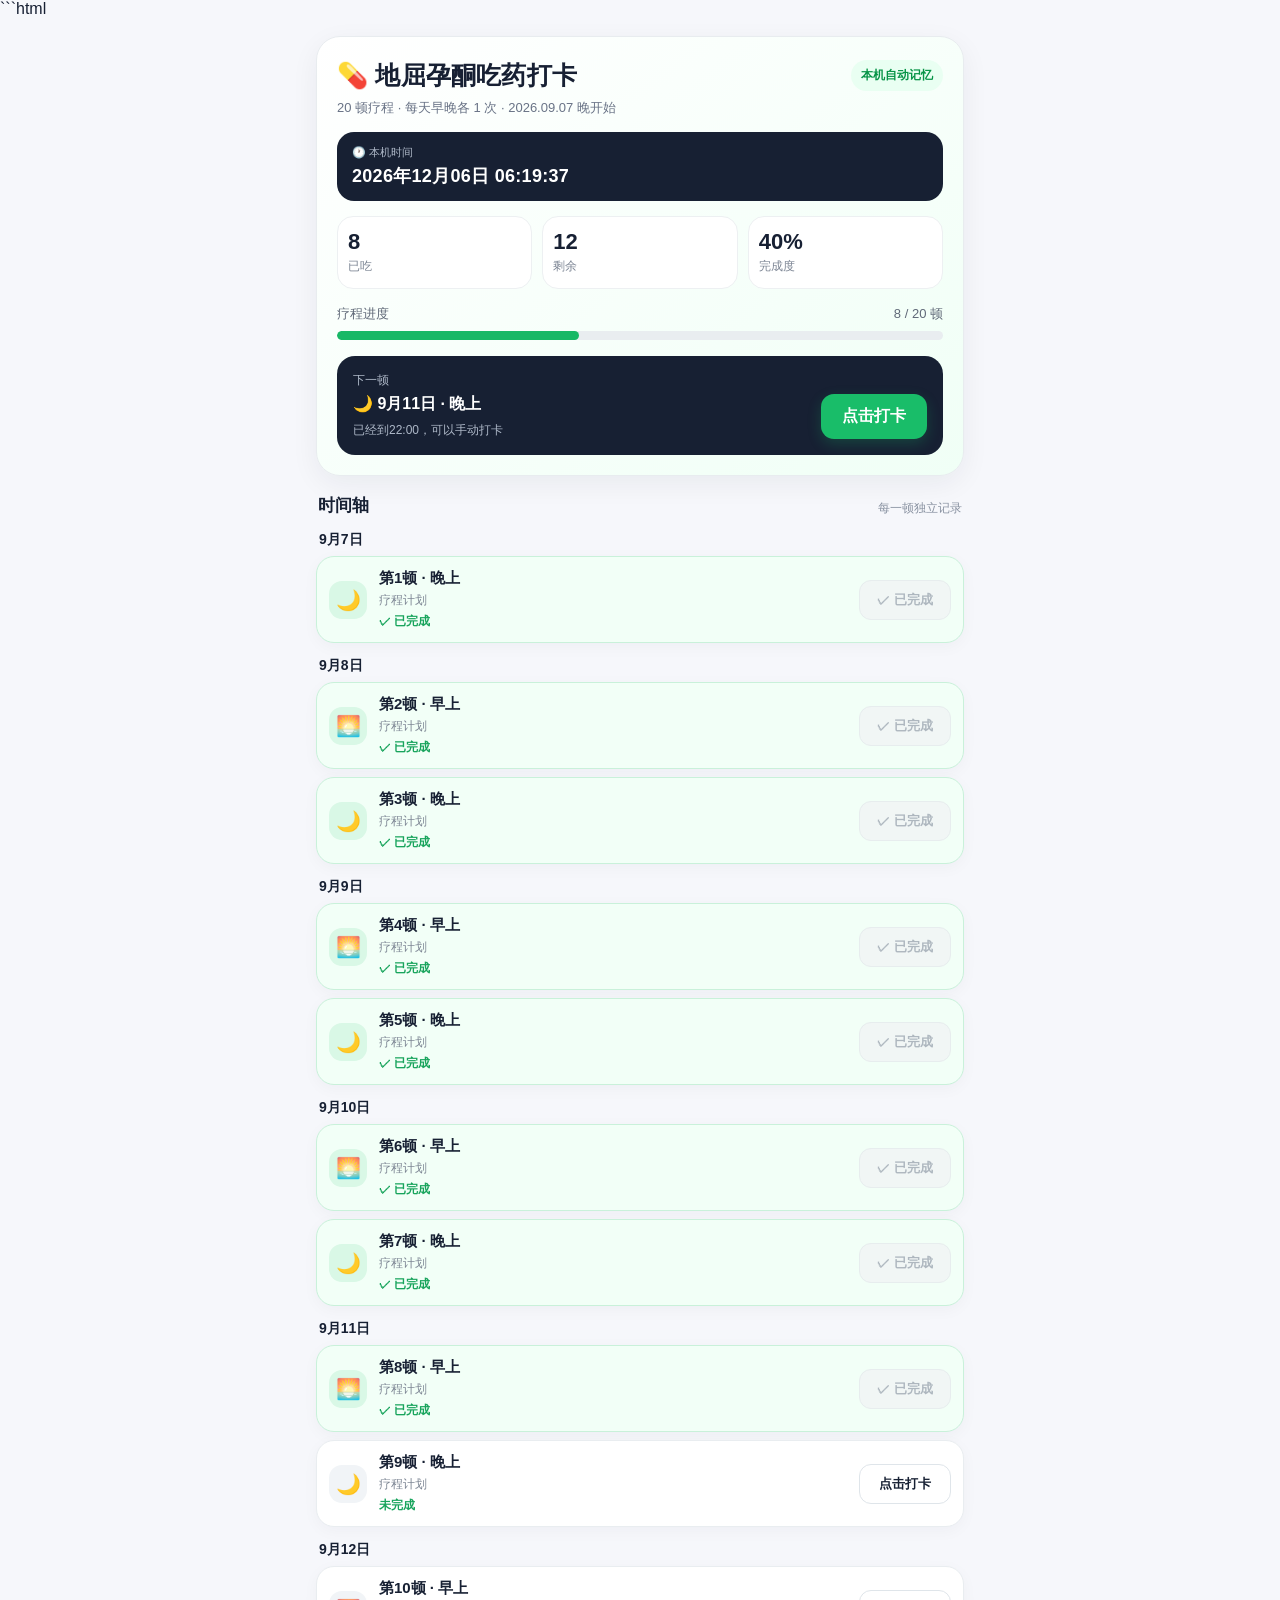
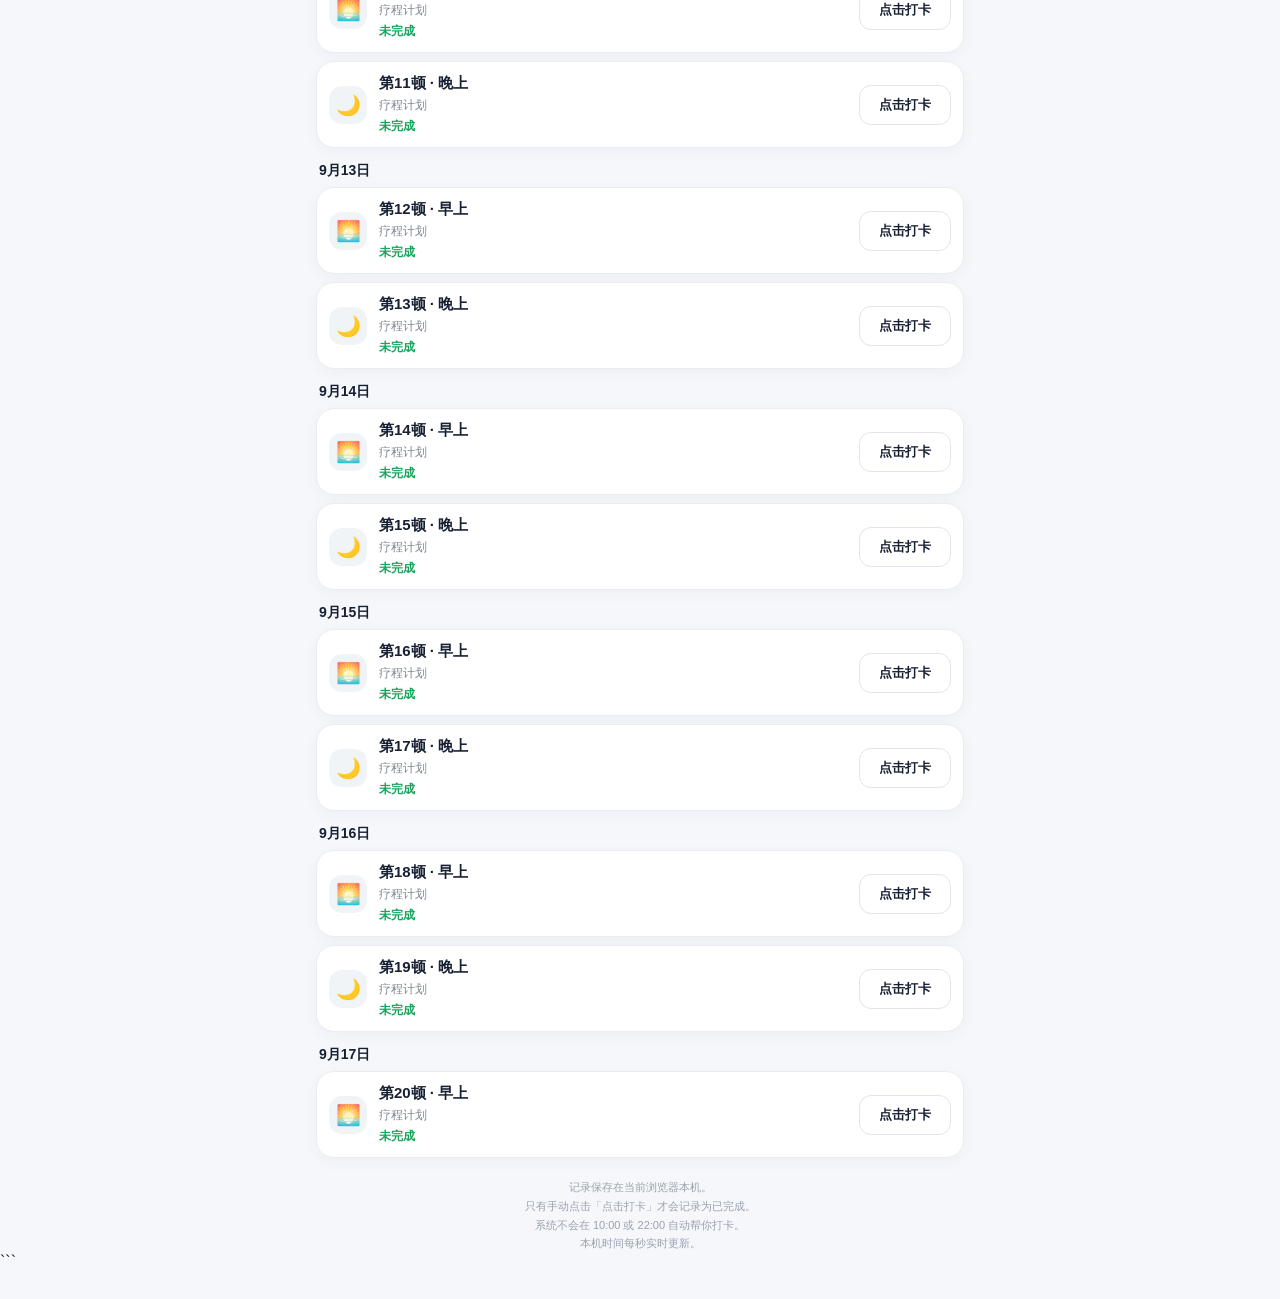
==== commit 084a8f9f: "Update index.html 一共 20顿 第20顿 = 2026年9月17日早上" ====
--- a/index.html
+++ b/index.html
@@ -443,10 +443,6 @@
 
 <div class="app">
 
-  <!-- =========================
-       顶部
-  ========================== -->
-
   <section class="hero">
 
     <div class="topline">
@@ -461,15 +457,11 @@
 
     </div>
 
-
     <div class="subtitle">
       20 顿疗程 · 每天早晚各 1 次 · 2026.09.07 晚开始
     </div>
 
-
-    <!-- =========================
-         本机实时时间
-    ========================== -->
+    <!-- 本机实时时间 -->
 
     <div class="local-time">
 
@@ -485,72 +477,40 @@
 
     </div>
 
-
-    <!-- =========================
-         统计
-    ========================== -->
+    <!-- 统计 -->
 
     <div class="stats">
 
       <div class="stat">
-
-        <b id="doneCount">
-          8
-        </b>
-
-        <span>
-          已吃
-        </span>
-
+        <b id="doneCount">8</b>
+        <span>已吃</span>
       </div>
 
-
       <div class="stat">
-
-        <b id="leftCount">
-          12
-        </b>
-
-        <span>
-          剩余
-        </span>
-
+        <b id="leftCount">12</b>
+        <span>剩余</span>
       </div>
 
-
       <div class="stat">
-
-        <b id="percent">
-          40%
-        </b>
-
-        <span>
-          完成度
-        </span>
-
+        <b id="percent">40%</b>
+        <span>完成度</span>
       </div>
 
     </div>
 
-
-    <!-- =========================
-         进度条
-    ========================== -->
+    <!-- 进度条 -->
 
     <div class="progress-wrap">
 
       <div class="progress-head">
 
-        <span>
-          疗程进度
-        </span>
+        <span>疗程进度</span>
 
         <span id="progressText">
           8 / 20 顿
         </span>
 
       </div>
-
 
       <div class="progress">
 
@@ -563,17 +523,11 @@
 
     </div>
 
-
-    <!-- =========================
-         下一顿
-    ========================== -->
+    <!-- 下一顿 -->
 
     <div class="next">
 
-      <small>
-        下一顿
-      </small>
-
+      <small>下一顿</small>
 
       <div class="next-main">
 
@@ -585,7 +539,6 @@
             🌙 9月11日 · 晚上
           </div>
 
-
           <div
             class="next-status"
             id="nextStatus">
@@ -594,7 +547,6 @@
 
         </div>
 
-
         <button
           class="primary"
           id="nextBtn"
@@ -610,34 +562,23 @@
 
   </section>
 
-
-  <!-- =========================
-       时间轴
-  ========================== -->
+  <!-- 时间轴 -->
 
   <section class="section">
 
     <div class="section-title">
 
-      <h2>
-        时间轴
-      </h2>
-
-      <span>
-        每一顿独立记录
-      </span>
+      <h2>时间轴</h2>
+
+      <span>每一顿独立记录</span>
 
     </div>
 
-
     <div id="timeline"></div>
 
   </section>
 
-
-  <!-- =========================
-       底部说明
-  ========================== -->
+  <!-- 底部说明 -->
 
   <div class="footer">
 
@@ -652,18 +593,15 @@
   </div>
 
 </div>
-
 
 <div
   class="toast"
   id="toast">
 </div>
 
-
 <script>
 
 (function(){
-
 
 /* =====================================
    基础设置
@@ -672,10 +610,8 @@
 var STORAGE_KEY =
   "medicineTimelineH5_v5";
 
-
 var TOTAL =
   20;
-
 
 /*
  * 疗程开始：
@@ -685,7 +621,6 @@
 var START =
   new Date(2026,8,7);
 
-
 /*
  * 每天服药时间
  */
@@ -693,17 +628,13 @@
 var MORNING_HOUR =
   10;
 
-
 var NIGHT_HOUR =
   22;
 
-
 /*
- * =====================================
  * 已经完成的初始记录
  *
  * 一共8顿
- * =====================================
  */
 
 var INITIAL_RECORDS = [
@@ -722,7 +653,6 @@
   "2026-09-11-morning"
 
 ];
-
 
 /* =====================================
    日期工具
@@ -735,7 +665,6 @@
     : "" + n;
 
 }
-
 
 function dateKey(date){
 
@@ -747,7 +676,6 @@
 
 }
 
-
 function keyOf(date,period){
 
   return dateKey(date)
@@ -755,7 +683,6 @@
     + period;
 
 }
-
 
 function fmtDate(date){
 
@@ -766,7 +693,6 @@
 
 }
 
-
 /* =====================================
    获取本机时间
 ===================================== */
@@ -777,7 +703,6 @@
 
 }
 
-
 /* =====================================
    实时显示本机时间
 ===================================== */
@@ -786,7 +711,6 @@
 
   var current =
     now();
-
 
   var text =
     current.getFullYear()
@@ -801,13 +725,11 @@
     + ":"
     + pad(current.getSeconds());
 
-
   var el =
     document.getElementById(
       "localTime"
     );
 
-
   if(el){
 
     el.textContent =
@@ -816,14 +738,12 @@
   }
 
 }
-
 
 /*
  * 页面打开立即显示
  */
 
 updateLocalTime();
-
 
 /*
  * 每秒更新一次
@@ -834,7 +754,6 @@
   1000
 );
 
-
 /* =====================================
    判断某顿是否已经到时间
 ===================================== */
@@ -844,10 +763,8 @@
   var current =
     now();
 
-
   var itemDate =
     new Date(item.date);
-
 
   /*
    * 未来日期
@@ -863,11 +780,9 @@
 
   }
 
-
   /*
    * 过去日期
    *
-   * 注意：
    * 过去的药不会自动打卡。
    * 只是允许用户补打卡。
    */
@@ -882,7 +797,6 @@
 
   }
 
-
   /*
    * 今天早上
    */
@@ -899,7 +813,6 @@
 
   }
 
-
   /*
    * 今天晚上
    */
@@ -916,11 +829,9 @@
 
   }
 
-
   return false;
 
 }
-
 
 /* =====================================
    判断是否未来
@@ -931,10 +842,8 @@
   var current =
     now();
 
-
   var itemDate =
     new Date(item.date);
-
 
   /*
    * 日期未来
@@ -950,7 +859,6 @@
 
   }
 
-
   /*
    * 今天但时间未到
    */
@@ -966,28 +874,23 @@
       ===
       "morning"
       &&
-      (
-        current.getHours()
-        <
-        MORNING_HOUR
-      )
+      current.getHours()
+      <
+      MORNING_HOUR
     ){
 
       return true;
 
     }
-
 
     if(
       item.period
       ===
       "night"
       &&
-      (
-        current.getHours()
-        <
-        NIGHT_HOUR
-      )
+      current.getHours()
+      <
+      NIGHT_HOUR
     ){
 
       return true;
@@ -996,11 +899,9 @@
 
   }
 
-
   return false;
 
 }
-
 
 /* =====================================
    本机存储
@@ -1015,12 +916,10 @@
         STORAGE_KEY
       );
 
-
     if(raw){
 
       var parsed =
         JSON.parse(raw);
-
 
       if(
         Array.isArray(parsed)
@@ -1041,7 +940,6 @@
 
   }
 
-
   /*
    * 第一次打开
    */
@@ -1049,14 +947,11 @@
   var initial =
     INITIAL_RECORDS.slice();
 
-
   save(initial);
 
-
   return initial;
 
 }
-
 
 function save(data){
 
@@ -1078,7 +973,6 @@
 
 }
 
-
 /* =====================================
    建立20顿疗程
 ===================================== */
@@ -1092,8 +986,8 @@
   var d =
     new Date(START);
 
-
-  /*
+  /*
+   * 第1顿：
    * 9月7日晚上
    */
 
@@ -1116,28 +1010,34 @@
 
   });
 
-
-  /*
-   * 9月8日开始
+  /*
+   * 第2顿开始：
+   * 9月8日早上
+   *
+   * 这里必须是 i <= 10
+   *
+   * 9月8日 → 9月17日
+   * 共10天
+   *
    * 每天早晚两顿
+   * 最终：
+   * 第20顿 = 9月17日早上
    */
 
   for(
     var i = 1;
-    i < 10;
+    i <= 10;
     i++
   ){
 
     d =
       new Date(START);
 
-
     d.setDate(
       START.getDate()
       +
       i
     );
-
 
     list.push({
 
@@ -1158,7 +1058,6 @@
 
     });
 
-
     list.push({
 
       date:new Date(d),
@@ -1180,15 +1079,36 @@
 
   }
 
+  /*
+   * 注意：
+   * 上面会生成：
+   *
+   * 第1顿  9/7 晚
+   * 第2顿  9/8 早
+   * 第3顿  9/8 晚
+   * ...
+   * 第19顿 9/16 晚
+   * 第20顿 9/17 早
+   *
+   * 但是最后一次循环的 9/17 晚
+   * 是第21顿，所以需要删除它。
+   */
+
+  if(list.length > TOTAL){
+
+    list = list.slice(
+      0,
+      TOTAL
+    );
+
+  }
 
   return list;
 
 }
-
 
 var plan =
   buildPlan();
-
 
 /* =====================================
    Toast
@@ -1201,21 +1121,17 @@
       "toast"
     );
 
-
   el.textContent =
     msg;
-
 
   el.classList.add(
     "show"
   );
 
-
   clearTimeout(
     window.__toastTimer
   );
 
-
   window.__toastTimer =
     setTimeout(
       function(){
@@ -1230,7 +1146,6 @@
 
 }
 
-
 /* =====================================
    手动打卡
 ===================================== */
@@ -1239,7 +1154,6 @@
 
   var data =
     load();
-
 
   /*
    * 已经打卡
@@ -1259,14 +1173,12 @@
 
   }
 
-
   /*
    * 找到对应记录
    */
 
   var item =
     null;
-
 
   for(
     var i = 0;
@@ -1289,7 +1201,6 @@
 
   }
 
-
   /*
    * 还没到时间
    */
@@ -1322,7 +1233,6 @@
 
   }
 
-
   /*
    * 保存
    */
@@ -1331,13 +1241,11 @@
 
   save(data);
 
-
   /*
    * 重新渲染
    */
 
   render();
-
 
   toast(
     "已记录这顿药 ✓"
@@ -1345,7 +1253,6 @@
 
 }
 
-
 /* =====================================
    找到下一顿
 ===================================== */
@@ -1356,7 +1263,7 @@
    * 第一优先：
    * 已经到时间但没有打卡
    *
-   * 这样如果昨天漏打，
+   * 如果之前漏打，
    * 不会直接跳过。
    */
 
@@ -1384,7 +1291,6 @@
 
   }
 
-
   /*
    * 第二优先：
    * 最近的一顿未来药
@@ -1410,11 +1316,9 @@
 
   }
 
-
   return null;
 
 }
-
 
 /* =====================================
    下一顿状态文字
@@ -1427,7 +1331,6 @@
     return "20顿疗程已全部完成";
 
   }
-
 
   /*
    * 已经可以吃
@@ -1447,11 +1350,9 @@
 
     }
 
-
     return "已经到22:00，可以手动打卡";
 
   }
-
 
   /*
    * 未来日期
@@ -1459,7 +1360,6 @@
 
   var current =
     now();
-
 
   if(
     dateKey(item.date)
@@ -1473,15 +1373,15 @@
       "morning"
     ){
 
-      return "明天10:00后可以打卡";
+      return fmtDate(item.date)
+        + " 10:00后可以打卡";
 
     }
 
-
-    return "当天22:00后可以打卡";
-
-  }
-
+    return fmtDate(item.date)
+      + " 22:00后可以打卡";
+
+  }
 
   /*
    * 今天早上还没到10点
@@ -1497,7 +1397,6 @@
 
   }
 
-
   /*
    * 今天晚上还没到22点
    */
@@ -1505,7 +1404,6 @@
   return "今天22:00后可以打卡";
 
 }
-
 
 /* =====================================
    页面渲染
@@ -1516,21 +1414,18 @@
   var data =
     load();
 
-
   /*
    * 统计
    */
 
   var doneCount =
     data.length;
-
 
   var left =
     Math.max(
       0,
       TOTAL - doneCount
     );
-
 
   var pct =
     Math.round(
@@ -1541,24 +1436,20 @@
       100
     );
 
-
   document.getElementById(
     "doneCount"
   ).textContent =
     doneCount;
 
-
   document.getElementById(
     "leftCount"
   ).textContent =
     left;
 
-
   document.getElementById(
     "percent"
   ).textContent =
     pct + "%";
-
 
   document.getElementById(
     "progressText"
@@ -1571,41 +1462,33 @@
     +
     " 顿";
 
-
   document.getElementById(
     "bar"
   ).style.width =
     pct + "%";
 
-
-  /*
-   * =====================================
+  /*
    * 下一顿
-   * =====================================
    */
 
   var next =
     findNext(data);
-
 
   var nextTitle =
     document.getElementById(
       "nextTitle"
     );
 
-
   var nextStatus =
     document.getElementById(
       "nextStatus"
     );
 
-
   var nextBtn =
     document.getElementById(
       "nextBtn"
     );
 
-
   if(next){
 
     nextTitle.textContent =
@@ -1619,10 +1502,8 @@
       +
       next.label;
 
-
     nextStatus.textContent =
       getNextStatus(next);
-
 
     /*
      * 到时间
@@ -1635,10 +1516,8 @@
       nextBtn.disabled =
         false;
 
-
       nextBtn.textContent =
         "点击打卡";
-
 
       nextBtn.onclick =
         function(){
@@ -1651,7 +1530,6 @@
 
     }
 
-
     /*
      * 没到时间
      */
@@ -1661,11 +1539,9 @@
       nextBtn.disabled =
         true;
 
-
       nextBtn.textContent =
         "未开始";
 
-
       nextBtn.onclick =
         null;
 
@@ -1673,7 +1549,6 @@
 
   }
 
-
   /*
    * 全部完成
    */
@@ -1683,24 +1558,19 @@
     nextTitle.textContent =
       "🎉 20顿全部完成";
 
-
     nextStatus.textContent =
       "疗程已完成";
 
-
     nextBtn.disabled =
       true;
 
-
     nextBtn.textContent =
       "已完成";
 
-
     nextBtn.onclick =
       null;
 
   }
-
 
   /*
    * =====================================
@@ -1713,12 +1583,10 @@
       "timeline"
     );
 
-
   var html = "";
 
   var currentDate =
     "";
-
 
   for(
     var j = 0;
@@ -1729,12 +1597,10 @@
     var item =
       plan[j];
 
-
     var dk =
       dateKey(
         item.date
       );
-
 
     /*
      * 日期标题
@@ -1753,24 +1619,19 @@
 
       }
 
-
       currentDate =
         dk;
 
-
       var current =
         now();
-
 
       var isToday =
         dk
         ===
         dateKey(current);
 
-
       html +=
         '<div class="day">';
-
 
       html +=
         '<div class="day-head">'
@@ -1795,7 +1656,6 @@
 
     }
 
-
     /*
      * 当前状态
      */
@@ -1807,12 +1667,10 @@
       >=
       0;
 
-
     var future =
       isFuture(
         item
       );
-
 
     var mealClass =
       "meal "
@@ -1833,14 +1691,12 @@
         ""
       );
 
-
     html +=
       '<div class="'
       +
       mealClass
       +
       '">';
-
 
     /*
      * 图标
@@ -1853,7 +1709,6 @@
       +
       '</div>';
 
-
     /*
      * 信息
      */
@@ -1861,7 +1716,6 @@
     html +=
       '<div class="meal-info">';
 
-
     html +=
       '<div class="meal-name">'
       +
@@ -1874,14 +1728,12 @@
       item.label
       +
       '</div>';
-
 
     /*
      * 时间提示
      */
 
     var metaText;
-
 
     if(future){
 
@@ -1934,14 +1786,12 @@
 
     }
 
-
     html +=
       '<div class="meal-meta">'
       +
       metaText
       +
       '</div>';
-
 
     /*
      * 状态
@@ -1966,10 +1816,8 @@
       +
       '</div>';
 
-
     html +=
       '</div>';
-
 
     /*
      * 按钮
@@ -1977,7 +1825,6 @@
 
     var btnText;
 
-
     if(isDone){
 
       btnText =
@@ -1994,7 +1841,6 @@
         "点击打卡";
 
     }
-
 
     html +=
       '<button '
@@ -2035,13 +1881,11 @@
       +
       '</button>';
 
-
     html +=
       '</div>';
 
   }
 
-
   if(currentDate){
 
     html +=
@@ -2049,10 +1893,8 @@
 
   }
 
-
   timeline.innerHTML =
     html;
-
 
   /*
    * 绑定按钮
@@ -2062,7 +1904,6 @@
     timeline.querySelectorAll(
       ".meal-btn"
     );
-
 
   for(
     var k = 0;
@@ -2079,7 +1920,6 @@
             "data-key"
           );
 
-
         mark(key);
 
       }
@@ -2088,7 +1928,6 @@
   }
 
 }
-
 
 /* =====================================
    页面启动
@@ -2096,7 +1935,6 @@
 
 render();
 
-
 /*
  * 每分钟重新检查服药状态
  */
@@ -2110,7 +1948,6 @@
   60 * 1000
 );
 
-
 })();
 </script>
 
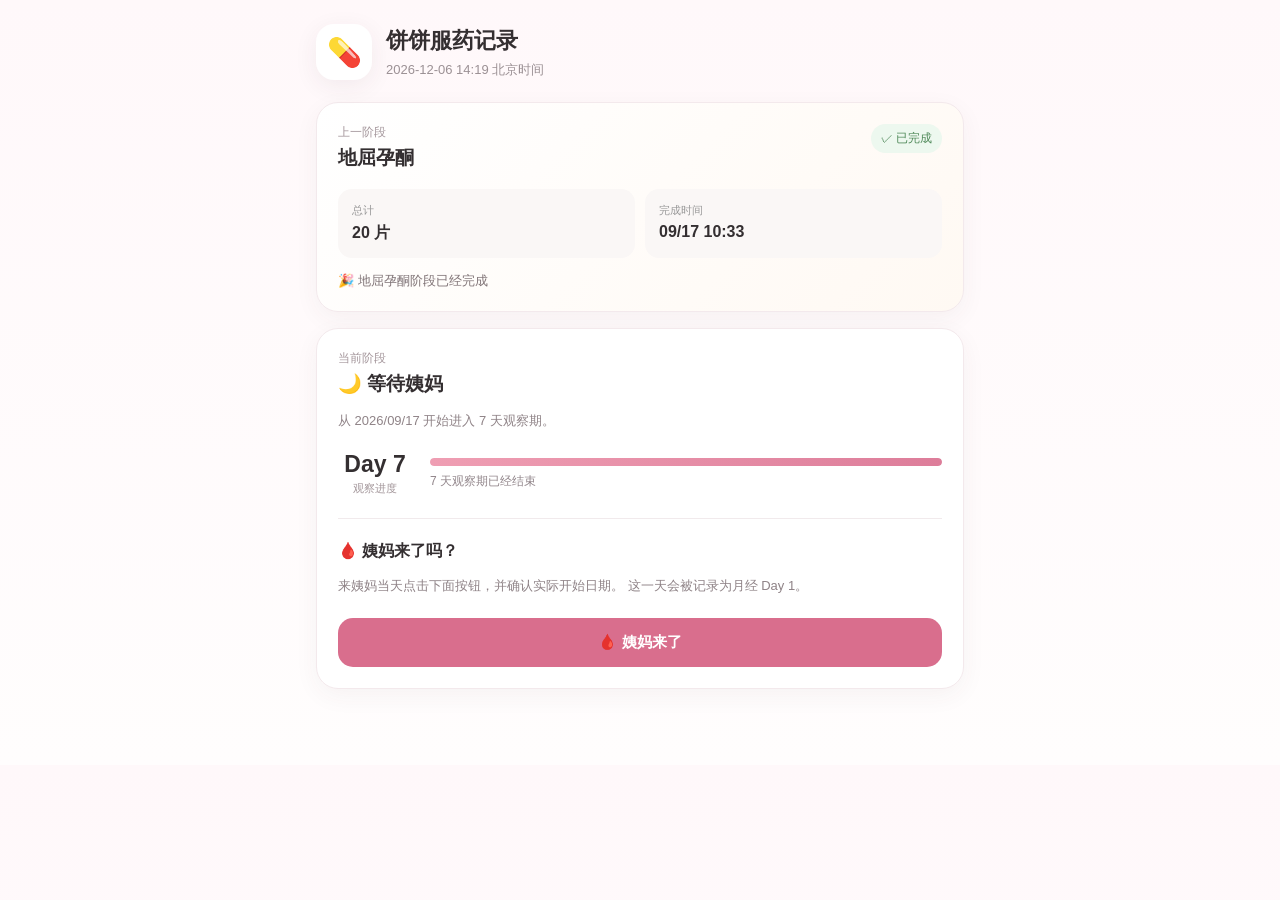
==== commit 2b56575a: "v2.0 v2.0 — 完成地屈孕酮阶段；新增7天观察期、月经Day 1记录、Day 5自动计算、优思明21天Timeline、每日服药时间设置与持久化打卡" ====
--- a/index.html
+++ b/index.html
@@ -1,1956 +1,412 @@
-```html
-<!doctype html>
-<html lang="zh-CN">
-<head>
-<meta charset="utf-8">
-<meta name="viewport" content="width=device-width,initial-scale=1,maximum-scale=1,user-scalable=no,viewport-fit=cover">
-<meta name="format-detection" content="telephone=no">
-<meta name="theme-color" content="#f6f7fb">
-
-<title>地屈孕酮吃药打卡</title>
-
-<style>
-*{
-  box-sizing:border-box;
-  -webkit-tap-highlight-color:transparent;
-}
-
-html,body{
-  margin:0;
-  padding:0;
-  background:#f6f7fb;
-  color:#172033;
-  font-family:-apple-system,BlinkMacSystemFont,"Segoe UI","PingFang SC","Hiragino Sans GB",Arial,sans-serif;
-}
-
-body{
-  padding-bottom:calc(28px + env(safe-area-inset-bottom));
-}
-
-button{
-  font:inherit;
-}
-
-.app{
-  width:100%;
-  max-width:680px;
-  margin:0 auto;
-  padding:18px 16px 0;
-}
-
-/* =========================
-   顶部卡片
-========================= */
-
-.hero{
-  background:linear-gradient(145deg,#ffffff 0%,#f0fff6 100%);
-  border:1px solid #e8ecef;
-  border-radius:24px;
-  padding:22px 20px 20px;
-  box-shadow:0 8px 28px rgba(20,32,50,.06);
-}
-
-.topline{
-  display:flex;
-  align-items:center;
-  justify-content:space-between;
-  gap:12px;
-}
-
-.title{
-  font-size:25px;
-  font-weight:800;
-  letter-spacing:.2px;
-}
-
-.badge{
-  font-size:12px;
-  padding:7px 10px;
-  border-radius:999px;
-  background:#e9fff2;
-  color:#079447;
-  font-weight:700;
-  white-space:nowrap;
-}
-
-.subtitle{
-  margin:7px 0 15px;
-  color:#697386;
-  font-size:13px;
-}
-
-/* =========================
-   本机时间
-========================= */
-
-.local-time{
-  background:#172033;
-  color:#fff;
-  border-radius:17px;
-  padding:13px 15px;
-  margin-bottom:15px;
-}
-
-.local-time-label{
-  color:#aeb8c8;
-  font-size:11px;
-  margin-bottom:4px;
-}
-
-.local-time-value{
-  font-size:18px;
-  font-weight:800;
-  letter-spacing:.3px;
-  font-variant-numeric:tabular-nums;
-}
-
-/* =========================
-   数据统计
-========================= */
-
-.stats{
-  display:grid;
-  grid-template-columns:1fr 1fr 1fr;
-  gap:10px;
-}
-
-.stat{
-  background:#fff;
-  border:1px solid #edf0f2;
-  border-radius:16px;
-  padding:13px 10px;
-}
-
-.stat b{
-  display:block;
-  font-size:22px;
-  line-height:1.1;
-  margin-bottom:4px;
-}
-
-.stat span{
-  font-size:12px;
-  color:#7b8493;
-}
-
-.progress-wrap{
-  margin-top:16px;
-}
-
-.progress-head{
-  display:flex;
-  justify-content:space-between;
-  font-size:13px;
-  color:#5f6877;
-  margin-bottom:8px;
-}
-
-.progress{
-  height:9px;
-  background:#e9edf0;
-  border-radius:999px;
-  overflow:hidden;
-}
-
-.bar{
-  height:100%;
-  width:0;
-  background:#18b866;
-  border-radius:999px;
-  transition:width .25s ease;
-}
-
-/* =========================
-   下一顿
-========================= */
-
-.next{
-  margin-top:16px;
-  border-radius:18px;
-  background:#172033;
-  color:#fff;
-  padding:16px;
-}
-
-.next small{
-  display:block;
-  color:#aeb8c8;
-  font-size:12px;
-  margin-bottom:5px;
-}
-
-.next-main{
-  display:flex;
-  align-items:center;
-  justify-content:space-between;
-  gap:14px;
-}
-
-.next-title{
-  font-size:16px;
-  font-weight:700;
-}
-
-.next-status{
-  margin-top:6px;
-  color:#aeb8c8;
-  font-size:12px;
-  line-height:1.5;
-}
-
-.primary{
-  border:0;
-  background:#19bd69;
-  color:#fff;
-  padding:12px 16px;
-  border-radius:13px;
-  font-weight:800;
-  min-width:106px;
-  cursor:pointer;
-  box-shadow:0 5px 14px rgba(25,189,105,.22);
-}
-
-.primary:active,
-.meal-btn:active{
-  transform:scale(.97);
-}
-
-.primary:disabled{
-  background:#667085;
-  box-shadow:none;
-  cursor:not-allowed;
-}
-
-/* =========================
-   时间轴
-========================= */
-
-.section{
-  margin-top:18px;
-}
-
-.section-title{
-  display:flex;
-  align-items:end;
-  justify-content:space-between;
-  margin:0 2px 10px;
-}
-
-.section-title h2{
-  font-size:17px;
-  margin:0;
-}
-
-.section-title span{
-  font-size:12px;
-  color:#8992a1;
-}
-
-.day{
-  margin-bottom:13px;
-}
-
-.day-head{
-  display:flex;
-  align-items:center;
-  gap:8px;
-  margin:14px 3px 7px;
-}
-
-.day-head b{
-  font-size:14px;
-}
-
-.today-pill{
-  font-size:11px;
-  background:#e8fff1;
-  color:#079447;
-  padding:4px 7px;
-  border-radius:999px;
-  font-weight:700;
-}
-
-.meal{
-  display:flex;
-  align-items:center;
-  gap:12px;
-  background:#fff;
-  border:1px solid #e9edf0;
-  border-radius:18px;
-  padding:12px;
-  margin-bottom:8px;
-  min-height:72px;
-  box-shadow:0 4px 16px rgba(20,32,50,.035);
-}
-
-.meal.done{
-  background:#f2fff7;
-  border-color:#c9f1da;
-}
-
-.dot{
-  width:38px;
-  height:38px;
-  border-radius:13px;
-  display:flex;
-  align-items:center;
-  justify-content:center;
-  background:#f1f4f7;
-  font-size:20px;
-  flex:0 0 38px;
-}
-
-.done .dot{
-  background:#d9f8e6;
-}
-
-.meal-info{
-  min-width:0;
-  flex:1;
-}
-
-.meal-name{
-  font-size:15px;
-  font-weight:750;
-}
-
-.meal-meta{
-  font-size:12px;
-  color:#7c8593;
-  margin-top:4px;
-}
-
-.meal-status{
-  font-size:12px;
-  color:#18a45c;
-  font-weight:700;
-  margin-top:4px;
-}
-
-.meal-btn{
-  border:1px solid #dfe5ea;
-  background:#fff;
-  color:#172033;
-  padding:10px 12px;
-  border-radius:12px;
-  font-size:13px;
-  font-weight:750;
-  cursor:pointer;
-  min-width:92px;
-}
-
-.meal-btn.done{
-  background:#dff9e9;
-  color:#078b45;
-  border-color:#c6efd6;
-}
-
-.meal-btn:disabled{
-  cursor:not-allowed;
-  background:#f1f3f5;
-  color:#98a0ad;
-  border-color:#e4e7eb;
-  opacity:.75;
-}
-
-.locked{
-  opacity:.58;
-}
-
-/* =========================
-   底部
-========================= */
-
-.footer{
-  margin:20px 2px 0;
-  color:#9aa2af;
-  font-size:11px;
-  line-height:1.7;
-  text-align:center;
-}
-
-.toast{
-  position:fixed;
-  left:50%;
-  bottom:28px;
-  transform:translateX(-50%) translateY(15px);
-  background:rgba(23,32,51,.94);
-  color:#fff;
-  padding:10px 15px;
-  border-radius:12px;
-  font-size:13px;
-  opacity:0;
-  pointer-events:none;
-  transition:.22s;
-  z-index:20;
-}
-
-.toast.show{
-  opacity:1;
-  transform:translateX(-50%) translateY(0);
-}
-
-/* =========================
-   手机小屏
-========================= */
-
-@media(max-width:390px){
-
-  .app{
-    padding-left:12px;
-    padding-right:12px;
-  }
-
-  .title{
-    font-size:22px;
-  }
-
-  .stats{
-    gap:7px;
-  }
-
-  .stat{
-    padding:11px 8px;
-  }
-
-  .stat b{
-    font-size:20px;
-  }
-
-  .next-main{
-    align-items:stretch;
-    flex-direction:column;
-  }
-
-  .primary{
-    width:100%;
-  }
-
-  .meal{
-    gap:9px;
-  }
-
-  .meal-btn{
-    min-width:84px;
-    padding:9px 8px;
-  }
-
-}
-</style>
-</head>
-
-<body>
-
-<div class="app">
-
-  <section class="hero">
-
-    <div class="topline">
-
-      <div class="title">
-        💊 地屈孕酮吃药打卡
-      </div>
-
-      <div class="badge">
-        本机自动记忆
-      </div>
-
-    </div>
-
-    <div class="subtitle">
-      20 顿疗程 · 每天早晚各 1 次 · 2026.09.07 晚开始
-    </div>
-
-    <!-- 本机实时时间 -->
-
-    <div class="local-time">
-
-      <div class="local-time-label">
-        🕐 本机时间
-      </div>
-
-      <div
-        class="local-time-value"
-        id="localTime">
-        正在获取时间...
-      </div>
-
-    </div>
-
-    <!-- 统计 -->
-
-    <div class="stats">
-
-      <div class="stat">
-        <b id="doneCount">8</b>
-        <span>已吃</span>
-      </div>
-
-      <div class="stat">
-        <b id="leftCount">12</b>
-        <span>剩余</span>
-      </div>
-
-      <div class="stat">
-        <b id="percent">40%</b>
-        <span>完成度</span>
-      </div>
-
-    </div>
-
-    <!-- 进度条 -->
-
-    <div class="progress-wrap">
-
-      <div class="progress-head">
-
-        <span>疗程进度</span>
-
-        <span id="progressText">
-          8 / 20 顿
-        </span>
-
-      </div>
-
-      <div class="progress">
-
-        <div
-          class="bar"
-          id="bar">
-        </div>
-
-      </div>
-
-    </div>
-
-    <!-- 下一顿 -->
-
-    <div class="next">
-
-      <small>下一顿</small>
-
-      <div class="next-main">
-
-        <div>
-
-          <div
-            class="next-title"
-            id="nextTitle">
-            🌙 9月11日 · 晚上
-          </div>
-
-          <div
-            class="next-status"
-            id="nextStatus">
-            等待时间
-          </div>
-
-        </div>
-
-        <button
-          class="primary"
-          id="nextBtn"
-          type="button">
-
-          点击打卡
-
-        </button>
-
-      </div>
-
-    </div>
-
-  </section>
-
-  <!-- 时间轴 -->
-
-  <section class="section">
-
-    <div class="section-title">
-
-      <h2>时间轴</h2>
-
-      <span>每一顿独立记录</span>
-
-    </div>
-
-    <div id="timeline"></div>
-
-  </section>
-
-  <!-- 底部说明 -->
-
-  <div class="footer">
-
-    记录保存在当前浏览器本机。<br>
-
-    只有手动点击「点击打卡」才会记录为已完成。<br>
-
-    系统不会在 10:00 或 22:00 自动帮你打卡。<br>
-
-    本机时间每秒实时更新。
-
-  </div>
-
-</div>
-
-<div
-  class="toast"
-  id="toast">
-</div>
-
-<script>
-
-(function(){
-
-/* =====================================
-   基础设置
-===================================== */
-
-var STORAGE_KEY =
-  "medicineTimelineH5_v5";
-
-var TOTAL =
-  20;
-
-/*
- * 疗程开始：
- * 2026年9月7日晚上
- */
-
-var START =
-  new Date(2026,8,7);
-
-/*
- * 每天服药时间
- */
-
-var MORNING_HOUR =
-  10;
-
-var NIGHT_HOUR =
-  22;
-
-/*
- * 已经完成的初始记录
- *
- * 一共8顿
- */
-
-var INITIAL_RECORDS = [
-
-  "2026-09-07-night",
-
-  "2026-09-08-morning",
-  "2026-09-08-night",
-
-  "2026-09-09-morning",
-  "2026-09-09-night",
-
-  "2026-09-10-morning",
-  "2026-09-10-night",
-
-  "2026-09-11-morning"
-
-];
-
-/* =====================================
-   日期工具
-===================================== */
-
-function pad(n){
-
-  return n < 10
-    ? "0" + n
-    : "" + n;
-
-}
-
-function dateKey(date){
-
-  return date.getFullYear()
-    + "-"
-    + pad(date.getMonth() + 1)
-    + "-"
-    + pad(date.getDate());
-
-}
-
-function keyOf(date,period){
-
-  return dateKey(date)
-    + "-"
-    + period;
-
-}
-
-function fmtDate(date){
-
-  return (date.getMonth() + 1)
-    + "月"
-    + date.getDate()
-    + "日";
-
-}
-
-/* =====================================
-   获取本机时间
-===================================== */
-
-function now(){
-
-  return new Date();
-
-}
-
-/* =====================================
-   实时显示本机时间
-===================================== */
-
-function updateLocalTime(){
-
-  var current =
-    now();
-
-  var text =
-    current.getFullYear()
-    + "年"
-    + pad(current.getMonth() + 1)
-    + "月"
-    + pad(current.getDate())
-    + "日 "
-    + pad(current.getHours())
-    + ":"
-    + pad(current.getMinutes())
-    + ":"
-    + pad(current.getSeconds());
-
-  var el =
-    document.getElementById(
-      "localTime"
-    );
-
-  if(el){
-
-    el.textContent =
-      text;
-
-  }
-
-}
-
-/*
- * 页面打开立即显示
- */
-
-updateLocalTime();
-
-/*
- * 每秒更新一次
- */
-
-setInterval(
-  updateLocalTime,
-  1000
-);
-
-/* =====================================
-   判断某顿是否已经到时间
-===================================== */
-
-function isAvailable(item){
-
-  var current =
-    now();
-
-  var itemDate =
-    new Date(item.date);
-
-  /*
-   * 未来日期
-   */
-
-  if(
-    dateKey(itemDate)
-    >
-    dateKey(current)
-  ){
-
-    return false;
-
-  }
-
-  /*
-   * 过去日期
-   *
-   * 过去的药不会自动打卡。
-   * 只是允许用户补打卡。
-   */
-
-  if(
-    dateKey(itemDate)
-    <
-    dateKey(current)
-  ){
-
-    return true;
-
-  }
-
-  /*
-   * 今天早上
-   */
-
-  if(
-    item.period
-    ===
-    "morning"
-  ){
-
-    return current.getHours()
-      >=
-      MORNING_HOUR;
-
-  }
-
-  /*
-   * 今天晚上
-   */
-
-  if(
-    item.period
-    ===
-    "night"
-  ){
-
-    return current.getHours()
-      >=
-      NIGHT_HOUR;
-
-  }
-
-  return false;
-
-}
-
-/* =====================================
-   判断是否未来
-===================================== */
-
-function isFuture(item){
-
-  var current =
-    now();
-
-  var itemDate =
-    new Date(item.date);
-
-  /*
-   * 日期未来
-   */
-
-  if(
-    dateKey(itemDate)
-    >
-    dateKey(current)
-  ){
-
-    return true;
-
-  }
-
-  /*
-   * 今天但时间未到
-   */
-
-  if(
-    dateKey(itemDate)
-    ===
-    dateKey(current)
-  ){
-
-    if(
-      item.period
-      ===
-      "morning"
-      &&
-      current.getHours()
-      <
-      MORNING_HOUR
-    ){
-
-      return true;
-
-    }
-
-    if(
-      item.period
-      ===
-      "night"
-      &&
-      current.getHours()
-      <
-      NIGHT_HOUR
-    ){
-
-      return true;
-
-    }
-
-  }
-
-  return false;
-
-}
-
-/* =====================================
-   本机存储
-===================================== */
-
-function load(){
-
-  try{
-
-    var raw =
-      localStorage.getItem(
-        STORAGE_KEY
-      );
-
-    if(raw){
-
-      var parsed =
-        JSON.parse(raw);
-
-      if(
-        Array.isArray(parsed)
-      ){
-
-        return parsed;
-
-      }
-
-    }
-
-  }catch(e){
-
-    console.log(
-      "读取本地记录失败:",
-      e
-    );
-
-  }
-
-  /*
-   * 第一次打开
-   */
-
-  var initial =
-    INITIAL_RECORDS.slice();
-
-  save(initial);
-
-  return initial;
-
-}
-
-function save(data){
-
-  try{
-
-    localStorage.setItem(
-      STORAGE_KEY,
-      JSON.stringify(data)
-    );
-
-  }catch(e){
-
-    console.log(
-      "保存本地记录失败:",
-      e
-    );
-
-  }
-
-}
-
-/* =====================================
-   建立20顿疗程
-===================================== */
-
-function buildPlan(){
-
-  var list = [];
-
-  var n = 0;
-
-  var d =
-    new Date(START);
-
-  /*
-   * 第1顿：
-   * 9月7日晚上
-   */
-
-  list.push({
-
-    date:new Date(d),
-
-    period:"night",
-
-    label:"晚上",
-
-    emoji:"🌙",
-
-    key:keyOf(
-      d,
-      "night"
-    ),
-
-    n:++n
-
-  });
-
-  /*
-   * 第2顿开始：
-   * 9月8日早上
-   *
-   * 这里必须是 i <= 10
-   *
-   * 9月8日 → 9月17日
-   * 共10天
-   *
-   * 每天早晚两顿
-   * 最终：
-   * 第20顿 = 9月17日早上
-   */
-
-  for(
-    var i = 1;
-    i <= 10;
-    i++
-  ){
-
-    d =
-      new Date(START);
-
-    d.setDate(
-      START.getDate()
-      +
-      i
-    );
-
-    list.push({
-
-      date:new Date(d),
-
-      period:"morning",
-
-      label:"早上",
-
-      emoji:"🌅",
-
-      key:keyOf(
-        d,
-        "morning"
-      ),
-
-      n:++n
-
-    });
-
-    list.push({
-
-      date:new Date(d),
-
-      period:"night",
-
-      label:"晚上",
-
-      emoji:"🌙",
-
-      key:keyOf(
-        d,
-        "night"
-      ),
-
-      n:++n
-
-    });
-
-  }
-
-  /*
-   * 注意：
-   * 上面会生成：
-   *
-   * 第1顿  9/7 晚
-   * 第2顿  9/8 早
-   * 第3顿  9/8 晚
-   * ...
-   * 第19顿 9/16 晚
-   * 第20顿 9/17 早
-   *
-   * 但是最后一次循环的 9/17 晚
-   * 是第21顿，所以需要删除它。
-   */
-
-  if(list.length > TOTAL){
-
-    list = list.slice(
-      0,
-      TOTAL
-    );
-
-  }
-
-  return list;
-
-}
-
-var plan =
-  buildPlan();
-
-/* =====================================
-   Toast
-===================================== */
-
-function toast(msg){
-
-  var el =
-    document.getElementById(
-      "toast"
-    );
-
-  el.textContent =
-    msg;
-
-  el.classList.add(
-    "show"
-  );
-
-  clearTimeout(
-    window.__toastTimer
-  );
-
-  window.__toastTimer =
-    setTimeout(
-      function(){
-
-        el.classList.remove(
-          "show"
-        );
-
-      },
-      1700
-    );
-
-}
-
-/* =====================================
-   手动打卡
-===================================== */
-
-function mark(key){
-
-  var data =
-    load();
-
-  /*
-   * 已经打卡
-   */
-
-  if(
-    data.indexOf(key)
-    >=
-    0
-  ){
-
-    toast(
-      "这一顿已经记录过了"
-    );
-
-    return;
-
-  }
-
-  /*
-   * 找到对应记录
-   */
-
-  var item =
-    null;
-
-  for(
-    var i = 0;
-    i < plan.length;
-    i++
-  ){
-
-    if(
-      plan[i].key
-      ===
-      key
-    ){
-
-      item =
-        plan[i];
-
-      break;
-
-    }
-
-  }
-
-  /*
-   * 还没到时间
-   */
-
-  if(
-    item
-    &&
-    !isAvailable(item)
-  ){
-
-    if(
-      item.period
-      ===
-      "morning"
-    ){
-
-      toast(
-        "早上这一顿还没到10:00"
-      );
-
-    }else{
-
-      toast(
-        "晚上这一顿还没到22:00"
-      );
-
-    }
-
-    return;
-
-  }
-
-  /*
-   * 保存
-   */
-
-  data.push(key);
-
-  save(data);
-
-  /*
-   * 重新渲染
-   */
-
-  render();
-
-  toast(
-    "已记录这顿药 ✓"
-  );
-
-}
-
-/* =====================================
-   找到下一顿
-===================================== */
-
-function findNext(data){
-
-  /*
-   * 第一优先：
-   * 已经到时间但没有打卡
-   *
-   * 如果之前漏打，
-   * 不会直接跳过。
-   */
-
-  for(
-    var i = 0;
-    i < plan.length;
-    i++
-  ){
-
-    if(
-      data.indexOf(
-        plan[i].key
-      )
-      <
-      0
-      &&
-      isAvailable(
-        plan[i]
-      )
-    ){
-
-      return plan[i];
-
-    }
-
-  }
-
-  /*
-   * 第二优先：
-   * 最近的一顿未来药
-   */
-
-  for(
-    var j = 0;
-    j < plan.length;
-    j++
-  ){
-
-    if(
-      data.indexOf(
-        plan[j].key
-      )
-      <
-      0
-    ){
-
-      return plan[j];
-
-    }
-
-  }
-
-  return null;
-
-}
-
-/* =====================================
-   下一顿状态文字
-===================================== */
-
-function getNextStatus(item){
-
-  if(!item){
-
-    return "20顿疗程已全部完成";
-
-  }
-
-  /*
-   * 已经可以吃
-   */
-
-  if(
-    isAvailable(item)
-  ){
-
-    if(
-      item.period
-      ===
-      "morning"
-    ){
-
-      return "已经到10:00，可以手动打卡";
-
-    }
-
-    return "已经到22:00，可以手动打卡";
-
-  }
-
-  /*
-   * 未来日期
-   */
-
-  var current =
-    now();
-
-  if(
-    dateKey(item.date)
-    >
-    dateKey(current)
-  ){
-
-    if(
-      item.period
-      ===
-      "morning"
-    ){
-
-      return fmtDate(item.date)
-        + " 10:00后可以打卡";
-
-    }
-
-    return fmtDate(item.date)
-      + " 22:00后可以打卡";
-
-  }
-
-  /*
-   * 今天早上还没到10点
-   */
-
-  if(
-    item.period
-    ===
-    "morning"
-  ){
-
-    return "今天10:00后可以打卡";
-
-  }
-
-  /*
-   * 今天晚上还没到22点
-   */
-
-  return "今天22:00后可以打卡";
-
-}
-
-/* =====================================
-   页面渲染
-===================================== */
-
-function render(){
-
-  var data =
-    load();
-
-  /*
-   * 统计
-   */
-
-  var doneCount =
-    data.length;
-
-  var left =
-    Math.max(
-      0,
-      TOTAL - doneCount
-    );
-
-  var pct =
-    Math.round(
-      doneCount
-      /
-      TOTAL
-      *
-      100
-    );
-
-  document.getElementById(
-    "doneCount"
-  ).textContent =
-    doneCount;
-
-  document.getElementById(
-    "leftCount"
-  ).textContent =
-    left;
-
-  document.getElementById(
-    "percent"
-  ).textContent =
-    pct + "%";
-
-  document.getElementById(
-    "progressText"
-  ).textContent =
-    doneCount
-    +
-    " / "
-    +
-    TOTAL
-    +
-    " 顿";
-
-  document.getElementById(
-    "bar"
-  ).style.width =
-    pct + "%";
-
-  /*
-   * 下一顿
-   */
-
-  var next =
-    findNext(data);
-
-  var nextTitle =
-    document.getElementById(
-      "nextTitle"
-    );
-
-  var nextStatus =
-    document.getElementById(
-      "nextStatus"
-    );
-
-  var nextBtn =
-    document.getElementById(
-      "nextBtn"
-    );
-
-  if(next){
-
-    nextTitle.textContent =
-      next.emoji
-      +
-      " "
-      +
-      fmtDate(next.date)
-      +
-      " · "
-      +
-      next.label;
-
-    nextStatus.textContent =
-      getNextStatus(next);
-
-    /*
-     * 到时间
-     */
-
-    if(
-      isAvailable(next)
-    ){
-
-      nextBtn.disabled =
-        false;
-
-      nextBtn.textContent =
-        "点击打卡";
-
-      nextBtn.onclick =
-        function(){
-
-          mark(
-            next.key
-          );
-
-        };
-
-    }
-
-    /*
-     * 没到时间
-     */
-
-    else{
-
-      nextBtn.disabled =
-        true;
-
-      nextBtn.textContent =
-        "未开始";
-
-      nextBtn.onclick =
-        null;
-
-    }
-
-  }
-
-  /*
-   * 全部完成
-   */
-
-  else{
-
-    nextTitle.textContent =
-      "🎉 20顿全部完成";
-
-    nextStatus.textContent =
-      "疗程已完成";
-
-    nextBtn.disabled =
-      true;
-
-    nextBtn.textContent =
-      "已完成";
-
-    nextBtn.onclick =
-      null;
-
-  }
-
-  /*
-   * =====================================
-   * 时间轴
-   * =====================================
-   */
-
-  var timeline =
-    document.getElementById(
-      "timeline"
-    );
-
-  var html = "";
-
-  var currentDate =
-    "";
-
-  for(
-    var j = 0;
-    j < plan.length;
-    j++
-  ){
-
-    var item =
-      plan[j];
-
-    var dk =
-      dateKey(
-        item.date
-      );
-
-    /*
-     * 日期标题
-     */
-
-    if(
-      dk
-      !==
-      currentDate
-    ){
-
-      if(currentDate){
-
-        html +=
-          "</div>";
-
-      }
-
-      currentDate =
-        dk;
-
-      var current =
-        now();
-
-      var isToday =
-        dk
-        ===
-        dateKey(current);
-
-      html +=
-        '<div class="day">';
-
-      html +=
-        '<div class="day-head">'
-        +
-        '<b>'
-        +
-        fmtDate(
-          item.date
-        )
-        +
-        '</b>'
-        +
-        (
-          isToday
-          ?
-          '<span class="today-pill">今天</span>'
-          :
-          ''
-        )
-        +
-        '</div>';
-
-    }
-
-    /*
-     * 当前状态
-     */
-
-    var isDone =
-      data.indexOf(
-        item.key
-      )
-      >=
-      0;
-
-    var future =
-      isFuture(
-        item
-      );
-
-    var mealClass =
-      "meal "
-      +
-      (
-        isDone
-        ?
-        "done "
-        :
-        ""
-      )
-      +
-      (
-        future
-        ?
-        "locked"
-        :
-        ""
-      );
-
-    html +=
-      '<div class="'
-      +
-      mealClass
-      +
-      '">';
-
-    /*
-     * 图标
-     */
-
-    html +=
-      '<div class="dot">'
-      +
-      item.emoji
-      +
-      '</div>';
-
-    /*
-     * 信息
-     */
-
-    html +=
-      '<div class="meal-info">';
-
-    html +=
-      '<div class="meal-name">'
-      +
-      '第'
-      +
-      item.n
-      +
-      '顿 · '
-      +
-      item.label
-      +
-      '</div>';
-
-    /*
-     * 时间提示
-     */
-
-    var metaText;
-
-    if(future){
-
-      if(
-        dk
-        ===
-        dateKey(now())
-      ){
-
-        if(
-          item.period
-          ===
-          "morning"
-        ){
-
-          metaText =
-            "10:00 后开始";
-
-        }else{
-
-          metaText =
-            "22:00 后开始";
-
-        }
-
-      }else{
-
-        metaText =
-          "尚未到时间";
-
-      }
-
-    }else{
-
-      if(
-        dk
-        ===
-        dateKey(now())
-      ){
-
-        metaText =
-          "今天";
-
-      }else{
-
-        metaText =
-          "疗程计划";
-
-      }
-
-    }
-
-    html +=
-      '<div class="meal-meta">'
-      +
-      metaText
-      +
-      '</div>';
-
-    /*
-     * 状态
-     */
-
-    html +=
-      '<div class="meal-status">'
-      +
-      (
-        isDone
-        ?
-        "✓ 已完成"
-        :
-        (
-          future
-          ?
-          "未开始"
-          :
-          "未完成"
-        )
-      )
-      +
-      '</div>';
-
-    html +=
-      '</div>';
-
-    /*
-     * 按钮
-     */
-
-    var btnText;
-
-    if(isDone){
-
-      btnText =
-        "✓ 已完成";
-
-    }else if(future){
-
-      btnText =
-        "未开始";
-
-    }else{
-
-      btnText =
-        "点击打卡";
-
-    }
-
-    html +=
-      '<button '
-      +
-      'type="button" '
-      +
-      'class="meal-btn '
-      +
-      (
-        isDone
-        ?
-        "done"
-        :
-        ""
-      )
-      +
-      '" '
-      +
-      'data-key="'
-      +
-      item.key
-      +
-      '" '
-      +
-      (
-        future
-        ||
-        isDone
-        ?
-        "disabled"
-        :
-        ""
-      )
-      +
-      '>'
-      +
-      btnText
-      +
-      '</button>';
-
-    html +=
-      '</div>';
-
-  }
-
-  if(currentDate){
-
-    html +=
-      "</div>";
-
-  }
-
-  timeline.innerHTML =
-    html;
-
-  /*
-   * 绑定按钮
-   */
-
-  var buttons =
-    timeline.querySelectorAll(
-      ".meal-btn"
-    );
-
-  for(
-    var k = 0;
-    k < buttons.length;
-    k++
-  ){
-
-    buttons[k].addEventListener(
-      "click",
-      function(){
-
-        var key =
-          this.getAttribute(
-            "data-key"
-          );
-
-        mark(key);
-
-      }
-    );
-
-  }
-
-}
-
-/* =====================================
-   页面启动
-===================================== */
-
-render();
-
-/*
- * 每分钟重新检查服药状态
- */
-
-setInterval(
-  function(){
-
-    render();
-
-  },
-  60 * 1000
-);
-
-})();
-</script>
-
-</body>
-</html>
-```
+<!DOCTYPE html>
+<html lang="zh-CN">
+<head>
+  <meta charset="UTF-8">
+  <meta name="viewport" content="width=device-width, initial-scale=1.0">
+  <meta name="theme-color" content="#fff7f8">
+
+  <title>饼饼服药记录</title>
+
+  <link rel="stylesheet" href="style.css">
+</head>
+
+<body>
+
+<div class="container">
+
+  <!-- 标题 -->
+  <header>
+    <div class="logo">💊</div>
+
+    <div>
+      <h1>饼饼服药记录</h1>
+      <p id="currentTime">北京时间加载中...</p>
+    </div>
+  </header>
+
+
+  <!-- 地屈孕酮完成 -->
+  <section class="card completed-card">
+
+    <div class="section-title">
+      <div>
+        <span class="small-title">上一阶段</span>
+        <h2>地屈孕酮</h2>
+      </div>
+
+      <span class="done-badge">
+        ✓ 已完成
+      </span>
+    </div>
+
+    <div class="medicine-summary">
+
+      <div>
+        <span>总计</span>
+        <strong>20 片</strong>
+      </div>
+
+      <div>
+        <span>完成时间</span>
+        <strong>09/17 10:33</strong>
+      </div>
+
+    </div>
+
+    <p class="success-text">
+      🎉 地屈孕酮阶段已经完成
+    </p>
+
+  </section>
+
+
+  <!-- 等待姨妈 -->
+  <section
+    id="waitingSection"
+    class="card"
+  >
+
+    <span class="small-title">
+      当前阶段
+    </span>
+
+    <h2>🌙 等待姨妈</h2>
+
+    <p class="description">
+      从 2026/09/17 开始进入 7 天观察期。
+    </p>
+
+
+    <div class="waiting-box">
+
+      <div class="waiting-number">
+        <span id="waitingDay">
+          Day 1
+        </span>
+
+        <small>
+          观察进度
+        </small>
+      </div>
+
+
+      <div class="progress-area">
+
+        <div class="progress-bar">
+          <div
+            id="waitingProgress"
+            class="progress-fill"
+          ></div>
+        </div>
+
+        <p id="waitingText">
+          正在计算...
+        </p>
+
+      </div>
+
+    </div>
+
+
+    <div class="divider"></div>
+
+
+    <h3>🩸 姨妈来了吗？</h3>
+
+    <p class="hint">
+      来姨妈当天点击下面按钮，并确认实际开始日期。
+      这一天会被记录为月经 Day 1。
+    </p>
+
+
+    <button
+      class="period-button"
+      onclick="openPeriodModal()"
+    >
+      🩸 姨妈来了
+    </button>
+
+  </section>
+
+
+  <!-- 已经记录月经 -->
+  <section
+    id="periodSection"
+    class="card hidden"
+  >
+
+    <span class="small-title">
+      月经追踪
+    </span>
+
+    <div class="section-title">
+
+      <div>
+        <h2>🩸 本次姨妈</h2>
+      </div>
+
+      <span
+        id="periodDayBadge"
+        class="period-badge"
+      >
+        Day 1
+      </span>
+
+    </div>
+
+
+    <div class="info-grid">
+
+      <div class="info-box">
+        <span>开始日期</span>
+        <strong id="periodStartDisplay">
+          -
+        </strong>
+      </div>
+
+      <div class="info-box">
+        <span>今天</span>
+        <strong id="currentPeriodDay">
+          Day -
+        </strong>
+      </div>
+
+    </div>
+
+
+    <div
+      id="day5Notice"
+      class="day5-box"
+    >
+
+      <span>💊 优思明开始日</span>
+
+      <strong id="day5Date">
+        -
+      </strong>
+
+      <p>
+        月经 Day 5
+      </p>
+
+    </div>
+
+
+    <button
+      class="secondary-button"
+      onclick="editPeriodDate()"
+    >
+      修改姨妈开始日期
+    </button>
+
+  </section>
+
+
+  <!-- 优思明 -->
+  <section
+    id="yasminSection"
+    class="card hidden"
+  >
+
+    <div class="section-title">
+
+      <div>
+        <span class="small-title">
+          下一阶段
+        </span>
+
+        <h2>💊 优思明 · 21 天</h2>
+      </div>
+
+      <span
+        id="yasminStatus"
+        class="medicine-badge"
+      >
+        未开始
+      </span>
+
+    </div>
+
+
+    <!-- 用药时间 -->
+    <div class="time-setting">
+
+      <div>
+        <span>每天服药时间</span>
+
+        <strong id="medicineTimeDisplay">
+          22:00
+        </strong>
+      </div>
+
+      <button
+        onclick="toggleTimeEditor()"
+      >
+        修改
+      </button>
+
+    </div>
+
+
+    <div
+      id="timeEditor"
+      class="time-editor hidden"
+    >
+
+      <input
+        id="medicineTimeInput"
+        type="time"
+        value="22:00"
+      >
+
+      <button
+        class="small-primary"
+        onclick="saveMedicineTime()"
+      >
+        保存
+      </button>
+
+    </div>
+
+
+    <!-- 统计 -->
+    <div class="medicine-stats">
+
+      <div>
+        <span>已服</span>
+        <strong id="takenCount">
+          0
+        </strong>
+        <small>/ 21</small>
+      </div>
+
+      <div>
+        <span>剩余</span>
+        <strong id="remainingCount">
+          21
+        </strong>
+        <small>片</small>
+      </div>
+
+      <div>
+        <span>进度</span>
+        <strong id="medicinePercent">
+          0%
+        </strong>
+      </div>
+
+    </div>
+
+
+    <div class="progress-bar medicine-progress">
+      <div
+        id="medicineProgressFill"
+        class="progress-fill"
+      ></div>
+    </div>
+
+
+    <!-- 下一次 -->
+    <div
+      id="nextMedicineBox"
+      class="next-dose"
+    >
+
+      <span>下一次</span>
+
+      <strong id="nextMedicine">
+        -
+      </strong>
+
+      <p id="nextMedicineHint">
+        等待开始
+      </p>
+
+    </div>
+
+
+    <!-- Timeline -->
+    <h3 class="timeline-title">
+      21 天服药 Timeline
+    </h3>
+
+    <div id="medicineTimeline"></div>
+
+  </section>
+
+
+  <!-- 重置 -->
+  <section
+    id="resetSection"
+    class="reset-area hidden"
+  >
+
+    <button
+      class="text-button"
+      onclick="resetPeriodCycle()"
+    >
+      重新记录本次姨妈
+    </button>
+
+  </section>
+
+</div>
+
+
+<!-- 姨妈日期确认弹窗 -->
+<div
+  id="periodModal"
+  class="modal hidden"
+>
+
+  <div class="modal-card">
+
+    <div class="modal-icon">
+      🩸
+    </div>
+
+    <h2>记录姨妈开始日期</h2>
+
+    <p>
+      请选择真正开始来姨妈的日期。
+      这一天会作为 Day 1。
+    </p>
+
+
+    <label>
+      姨妈开始日期
+    </label>
+
+    <input
+      id="periodDateInput"
+      type="date"
+    >
+
+
+    <div class="modal-actions">
+
+      <button
+        class="secondary-button"
+        onclick="closePeriodModal()"
+      >
+        取消
+      </button>
+
+      <button
+        class="primary-button"
+        onclick="confirmPeriodStart()"
+      >
+        确认记录
+      </button>
+
+    </div>
+
+  </div>
+
+</div>
+
+
+<script src="app.js"></script>
+
+</body>
+</html>
--- a/style.css
+++ b/style.css
@@ -0,0 +1,914 @@
+* {
+  box-sizing: border-box;
+}
+
+body {
+  margin: 0;
+
+  background:
+    linear-gradient(
+      180deg,
+      #fff8fa 0%,
+      #fffdfd 100%
+    );
+
+  color: #342f31;
+
+  font-family:
+    -apple-system,
+    BlinkMacSystemFont,
+    "Segoe UI",
+    "PingFang SC",
+    "Microsoft YaHei",
+    sans-serif;
+}
+
+button,
+input {
+  font-family: inherit;
+}
+
+button {
+  cursor: pointer;
+}
+
+.container {
+  width: 100%;
+  max-width: 680px;
+
+  margin: auto;
+
+  padding:
+    24px
+    16px
+    60px;
+}
+
+
+/* =====================
+   Header
+===================== */
+
+header {
+  display: flex;
+  align-items: center;
+
+  gap: 14px;
+
+  margin-bottom: 22px;
+}
+
+.logo {
+  width: 56px;
+  height: 56px;
+
+  flex-shrink: 0;
+
+  display: flex;
+  align-items: center;
+  justify-content: center;
+
+  border-radius: 18px;
+
+  background: white;
+
+  font-size: 28px;
+
+  box-shadow:
+    0 6px 24px
+    rgba(70, 40, 50, .07);
+}
+
+h1 {
+  margin: 0 0 5px;
+
+  font-size: 22px;
+}
+
+header p {
+  margin: 0;
+
+  color: #9b9094;
+
+  font-size: 13px;
+}
+
+
+/* =====================
+   Card
+===================== */
+
+.card {
+  margin-bottom: 16px;
+
+  padding: 21px;
+
+  background: rgba(255,255,255,.94);
+
+  border: 1px solid #f3e9ec;
+
+  border-radius: 22px;
+
+  box-shadow:
+    0 7px 25px
+    rgba(83, 50, 60, .05);
+}
+
+.completed-card {
+  background:
+    linear-gradient(
+      135deg,
+      #ffffff,
+      #fff9f3
+    );
+}
+
+.small-title {
+  display: block;
+
+  margin-bottom: 4px;
+
+  color: #a5979c;
+
+  font-size: 12px;
+}
+
+h2 {
+  margin: 0;
+
+  font-size: 19px;
+}
+
+h3 {
+  margin:
+    5px
+    0
+    8px;
+
+  font-size: 16px;
+}
+
+.description,
+.hint {
+  color: #8f8387;
+
+  font-size: 13px;
+
+  line-height: 1.65;
+}
+
+.section-title {
+  display: flex;
+  justify-content: space-between;
+  align-items: flex-start;
+
+  gap: 15px;
+}
+
+
+/* =====================
+   完成
+===================== */
+
+.done-badge {
+  padding: 6px 10px;
+
+  border-radius: 20px;
+
+  background: #edf8ef;
+
+  color: #4f8959;
+
+  font-size: 12px;
+}
+
+.medicine-summary {
+  display: grid;
+
+  grid-template-columns:
+    1fr 1fr;
+
+  gap: 10px;
+
+  margin-top: 18px;
+}
+
+.medicine-summary div {
+  padding: 14px;
+
+  background: #faf7f6;
+
+  border-radius: 14px;
+}
+
+.medicine-summary span {
+  display: block;
+
+  margin-bottom: 5px;
+
+  color: #999;
+
+  font-size: 11px;
+}
+
+.medicine-summary strong {
+  font-size: 16px;
+}
+
+.success-text {
+  margin:
+    14px
+    0
+    0;
+
+  color: #807477;
+
+  font-size: 13px;
+}
+
+
+/* =====================
+   等待
+===================== */
+
+.waiting-box {
+  display: flex;
+
+  gap: 18px;
+
+  align-items: center;
+
+  margin-top: 20px;
+}
+
+.waiting-number {
+  min-width: 74px;
+
+  text-align: center;
+}
+
+.waiting-number span {
+  display: block;
+
+  font-size: 23px;
+
+  font-weight: 700;
+}
+
+.waiting-number small {
+  color: #a29599;
+
+  font-size: 11px;
+}
+
+.progress-area {
+  flex: 1;
+}
+
+.progress-area p {
+  margin:
+    7px
+    0
+    0;
+
+  color: #91858a;
+
+  font-size: 12px;
+}
+
+.progress-bar {
+  width: 100%;
+
+  height: 8px;
+
+  overflow: hidden;
+
+  border-radius: 20px;
+
+  background: #f1ebed;
+}
+
+.progress-fill {
+  width: 0%;
+  height: 100%;
+
+  border-radius: inherit;
+
+  background:
+    linear-gradient(
+      90deg,
+      #ef9eb3,
+      #dd7d9a
+    );
+
+  transition: width .35s ease;
+}
+
+.divider {
+  height: 1px;
+
+  margin:
+    22px
+    0;
+
+  background: #f1eaec;
+}
+
+.period-button {
+  width: 100%;
+
+  margin-top: 8px;
+
+  padding: 15px;
+
+  border: 0;
+
+  border-radius: 15px;
+
+  background: #d96e8d;
+
+  color: white;
+
+  font-size: 15px;
+
+  font-weight: 600;
+}
+
+
+/* =====================
+   Period
+===================== */
+
+.period-badge {
+  padding: 7px 11px;
+
+  border-radius: 20px;
+
+  background: #fff0f4;
+
+  color: #c25878;
+
+  font-size: 12px;
+
+  font-weight: 600;
+}
+
+.info-grid {
+  display: grid;
+
+  grid-template-columns:
+    1fr 1fr;
+
+  gap: 10px;
+
+  margin-top: 18px;
+}
+
+.info-box {
+  padding: 15px;
+
+  border-radius: 15px;
+
+  background: #faf7f8;
+}
+
+.info-box span {
+  display: block;
+
+  margin-bottom: 6px;
+
+  color: #a19498;
+
+  font-size: 11px;
+}
+
+.info-box strong {
+  font-size: 16px;
+}
+
+.day5-box {
+  margin-top: 14px;
+
+  padding: 18px;
+
+  border:
+    1px solid
+    #f4d9e1;
+
+  border-radius: 17px;
+
+  background:
+    linear-gradient(
+      135deg,
+      #fff6f8,
+      #fffafb
+    );
+}
+
+.day5-box span {
+  display: block;
+
+  color: #a66d7e;
+
+  font-size: 12px;
+}
+
+.day5-box strong {
+  display: block;
+
+  margin-top: 5px;
+
+  font-size: 21px;
+}
+
+.day5-box p {
+  margin:
+    4px
+    0
+    0;
+
+  color: #a6959a;
+
+  font-size: 12px;
+}
+
+
+/* =====================
+   Yasmin
+===================== */
+
+.medicine-badge {
+  padding: 6px 10px;
+
+  border-radius: 20px;
+
+  background: #f4f0f1;
+
+  color: #877a7e;
+
+  font-size: 12px;
+}
+
+.time-setting {
+  display: flex;
+  justify-content: space-between;
+  align-items: center;
+
+  margin-top: 18px;
+
+  padding: 15px;
+
+  border-radius: 15px;
+
+  background: #faf7f8;
+}
+
+.time-setting span {
+  display: block;
+
+  margin-bottom: 4px;
+
+  color: #9d9095;
+
+  font-size: 11px;
+}
+
+.time-setting strong {
+  font-size: 19px;
+}
+
+.time-setting button {
+  border: 0;
+
+  background: transparent;
+
+  color: #c45e7d;
+
+  font-size: 13px;
+}
+
+.time-editor {
+  display: grid;
+
+  grid-template-columns:
+    1fr auto;
+
+  gap: 8px;
+
+  margin-top: 10px;
+}
+
+.time-editor input {
+  padding: 11px;
+
+  border:
+    1px solid
+    #e5dadd;
+
+  border-radius: 11px;
+
+  background: white;
+
+  font-size: 16px;
+}
+
+.small-primary {
+  padding:
+    0
+    18px;
+
+  border: 0;
+
+  border-radius: 11px;
+
+  background: #d96e8d;
+
+  color: white;
+}
+
+.medicine-stats {
+  display: grid;
+
+  grid-template-columns:
+    repeat(3,1fr);
+
+  gap: 9px;
+
+  margin-top: 18px;
+}
+
+.medicine-stats div {
+  padding: 14px 8px;
+
+  border-radius: 14px;
+
+  background: #faf7f8;
+
+  text-align: center;
+}
+
+.medicine-stats span {
+  display: block;
+
+  color: #a09397;
+
+  font-size: 11px;
+}
+
+.medicine-stats strong {
+  display: inline-block;
+
+  margin-top: 5px;
+
+  font-size: 20px;
+}
+
+.medicine-stats small {
+  color: #a09397;
+
+  font-size: 11px;
+}
+
+.medicine-progress {
+  margin-top: 12px;
+}
+
+.next-dose {
+  margin-top: 17px;
+
+  padding: 17px;
+
+  border-radius: 17px;
+
+  background:
+    linear-gradient(
+      135deg,
+      #fff4f7,
+      #fff9fa
+    );
+}
+
+.next-dose span {
+  display: block;
+
+  color: #a16c7b;
+
+  font-size: 11px;
+}
+
+.next-dose strong {
+  display: block;
+
+  margin-top: 4px;
+
+  font-size: 19px;
+}
+
+.next-dose p {
+  margin:
+    4px
+    0
+    0;
+
+  color: #a09196;
+
+  font-size: 12px;
+}
+
+
+/* =====================
+   Timeline
+===================== */
+
+.timeline-title {
+  margin-top: 24px;
+}
+
+.dose-item {
+  display: flex;
+  align-items: center;
+
+  gap: 12px;
+
+  margin-bottom: 9px;
+
+  padding: 13px;
+
+  border:
+    1px solid
+    #f0e7e9;
+
+  border-radius: 15px;
+
+  background: white;
+}
+
+.dose-item.today {
+  border-color: #e8a5b8;
+
+  background: #fff8fa;
+}
+
+.dose-item.taken {
+  opacity: .66;
+
+  background: #f8f7f7;
+}
+
+.dose-number {
+  width: 37px;
+  height: 37px;
+
+  flex-shrink: 0;
+
+  display: flex;
+  align-items: center;
+  justify-content: center;
+
+  border-radius: 50%;
+
+  background: #f8edf0;
+
+  color: #c25d7b;
+
+  font-size: 12px;
+
+  font-weight: 700;
+}
+
+.dose-info {
+  flex: 1;
+}
+
+.dose-info strong {
+  display: block;
+
+  font-size: 14px;
+}
+
+.dose-info span {
+  display: block;
+
+  margin-top: 3px;
+
+  color: #a29498;
+
+  font-size: 11px;
+}
+
+.check-button {
+  min-width: 62px;
+
+  padding:
+    9px
+    10px;
+
+  border: 0;
+
+  border-radius: 11px;
+
+  background: #d96e8d;
+
+  color: white;
+
+  font-size: 12px;
+}
+
+.taken .check-button {
+  background: #dad4d6;
+
+  color: #6f6769;
+}
+
+
+/* =====================
+   Buttons
+===================== */
+
+.secondary-button {
+  width: 100%;
+
+  margin-top: 13px;
+
+  padding: 12px;
+
+  border:
+    1px solid
+    #eadfe2;
+
+  border-radius: 13px;
+
+  background: white;
+
+  color: #7f7276;
+}
+
+.primary-button {
+  width: 100%;
+
+  padding: 12px;
+
+  border: 0;
+
+  border-radius: 13px;
+
+  background: #d96e8d;
+
+  color: white;
+}
+
+.reset-area {
+  padding: 10px;
+
+  text-align: center;
+}
+
+.text-button {
+  border: 0;
+
+  background: transparent;
+
+  color: #aaa;
+
+  font-size: 12px;
+}
+
+
+/* =====================
+   Modal
+===================== */
+
+.modal {
+  position: fixed;
+
+  inset: 0;
+
+  z-index: 100;
+
+  display: flex;
+  align-items: center;
+  justify-content: center;
+
+  padding: 20px;
+
+  background:
+    rgba(44,34,37,.42);
+
+  backdrop-filter:
+    blur(4px);
+}
+
+.modal-card {
+  width: 100%;
+  max-width: 390px;
+
+  padding: 24px;
+
+  border-radius: 22px;
+
+  background: white;
+
+  box-shadow:
+    0 20px 60px
+    rgba(0,0,0,.15);
+}
+
+.modal-icon {
+  margin-bottom: 10px;
+
+  font-size: 30px;
+}
+
+.modal-card p {
+  color: #8f8387;
+
+  font-size: 13px;
+
+  line-height: 1.6;
+}
+
+.modal-card label {
+  display: block;
+
+  margin:
+    17px
+    0
+    7px;
+
+  color: #8f8387;
+
+  font-size: 12px;
+}
+
+.modal-card input {
+  width: 100%;
+
+  padding: 12px;
+
+  border:
+    1px solid
+    #e5dade;
+
+  border-radius: 12px;
+
+  font-size: 16px;
+}
+
+.modal-actions {
+  display: grid;
+
+  grid-template-columns:
+    1fr 1fr;
+
+  gap: 8px;
+
+  margin-top: 17px;
+}
+
+.modal-actions button {
+  margin: 0;
+}
+
+
+/* =====================
+   Utility
+===================== */
+
+.hidden {
+  display: none !important;
+}
+
+
+/* =====================
+   Mobile
+===================== */
+
+@media
+(max-width: 480px) {
+
+  .container {
+    padding:
+      18px
+      13px
+      50px;
+  }
+
+  h1 {
+    font-size: 19px;
+  }
+
+  .card {
+    padding: 18px;
+  }
+
+  .waiting-box {
+    align-items: flex-start;
+  }
+
+  .medicine-summary,
+  .info-grid {
+    grid-template-columns:
+      1fr 1fr;
+  }
+
+}
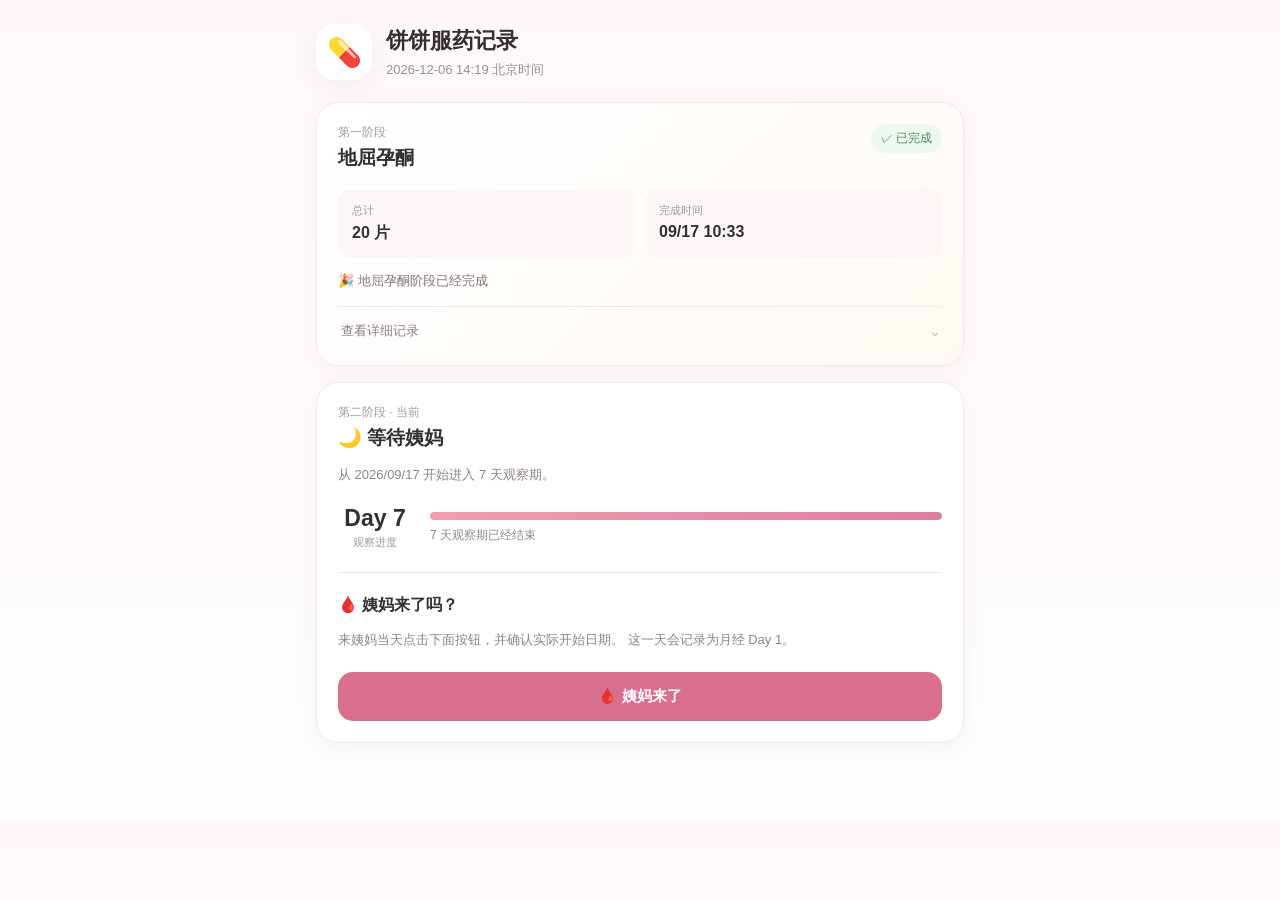
==== commit 3e6697bd: "v2.1 v2.1 — Add collapsible dydrogesterone history; show 09/07–09/17 morning/evening records; keep Y" ====
--- a/index.html
+++ b/index.html
@@ -14,7 +14,6 @@
 
 <div class="container">
 
-  <!-- 标题 -->
   <header>
     <div class="logo">💊</div>
 
@@ -25,19 +24,25 @@
   </header>
 
 
-  <!-- 地屈孕酮完成 -->
+  <!-- =========================
+       第一阶段：地屈孕酮
+  ========================== -->
+
   <section class="card completed-card">
 
     <div class="section-title">
-      <div>
-        <span class="small-title">上一阶段</span>
+
+      <div>
+        <span class="small-title">第一阶段</span>
         <h2>地屈孕酮</h2>
       </div>
 
       <span class="done-badge">
         ✓ 已完成
       </span>
-    </div>
+
+    </div>
+
 
     <div class="medicine-summary">
 
@@ -52,22 +57,138 @@
       </div>
 
     </div>
+
 
     <p class="success-text">
       🎉 地屈孕酮阶段已经完成
     </p>
 
+
+    <!-- 展开按钮 -->
+
+    <button
+      class="history-toggle"
+      type="button"
+      onclick="toggleDydrogesteroneHistory()"
+    >
+
+      <span id="historyToggleText">
+        查看详细记录
+      </span>
+
+      <span id="historyArrow">
+        ⌄
+      </span>
+
+    </button>
+
+
+    <!-- 历史记录 -->
+
+    <div
+      id="dydrogesteroneHistory"
+      class="medicine-history hidden"
+    >
+
+      <div class="history-head">
+        <span>日期</span>
+        <span>早上</span>
+        <span>晚上</span>
+      </div>
+
+
+      <div class="history-row">
+        <span class="history-date">09/07</span>
+        <span class="history-empty">—</span>
+        <span class="history-dose">🌙 晚上 <b>✓</b></span>
+      </div>
+
+
+      <div class="history-row">
+        <span class="history-date">09/08</span>
+        <span class="history-dose">🌅 早上 <b>✓</b></span>
+        <span class="history-dose">🌙 晚上 <b>✓</b></span>
+      </div>
+
+
+      <div class="history-row">
+        <span class="history-date">09/09</span>
+        <span class="history-dose">🌅 早上 <b>✓</b></span>
+        <span class="history-dose">🌙 晚上 <b>✓</b></span>
+      </div>
+
+
+      <div class="history-row">
+        <span class="history-date">09/10</span>
+        <span class="history-dose">🌅 早上 <b>✓</b></span>
+        <span class="history-dose">🌙 晚上 <b>✓</b></span>
+      </div>
+
+
+      <div class="history-row">
+        <span class="history-date">09/11</span>
+        <span class="history-dose">🌅 早上 <b>✓</b></span>
+        <span class="history-dose">🌙 晚上 <b>✓</b></span>
+      </div>
+
+
+      <div class="history-row">
+        <span class="history-date">09/12</span>
+        <span class="history-dose">🌅 早上 <b>✓</b></span>
+        <span class="history-dose">🌙 晚上 <b>✓</b></span>
+      </div>
+
+
+      <div class="history-row">
+        <span class="history-date">09/13</span>
+        <span class="history-dose">🌅 早上 <b>✓</b></span>
+        <span class="history-dose">🌙 晚上 <b>✓</b></span>
+      </div>
+
+
+      <div class="history-row">
+        <span class="history-date">09/14</span>
+        <span class="history-dose">🌅 早上 <b>✓</b></span>
+        <span class="history-dose">🌙 晚上 <b>✓</b></span>
+      </div>
+
+
+      <div class="history-row">
+        <span class="history-date">09/15</span>
+        <span class="history-dose">🌅 早上 <b>✓</b></span>
+        <span class="history-dose">🌙 晚上 <b>✓</b></span>
+      </div>
+
+
+      <div class="history-row">
+        <span class="history-date">09/16</span>
+        <span class="history-dose">🌅 早上 <b>✓</b></span>
+        <span class="history-dose">🌙 晚上 <b>✓</b></span>
+      </div>
+
+
+      <div class="history-row">
+        <span class="history-date">09/17</span>
+        <span class="history-dose">🌅 早上 <b>✓</b></span>
+        <span class="history-empty">—</span>
+      </div>
+
+    </div>
+
   </section>
 
 
-  <!-- 等待姨妈 -->
+  <!-- =========================
+       第二阶段：等待姨妈
+  ========================== -->
+
   <section
     id="waitingSection"
     class="card"
   >
 
     <span class="small-title">
-      当前阶段
+      第二阶段 · 当前
     </span>
 
     <h2>🌙 等待姨妈</h2>
@@ -80,6 +201,7 @@
     <div class="waiting-box">
 
       <div class="waiting-number">
+
         <span id="waitingDay">
           Day 1
         </span>
@@ -87,16 +209,19 @@
         <small>
           观察进度
         </small>
+
       </div>
 
 
       <div class="progress-area">
 
         <div class="progress-bar">
+
           <div
             id="waitingProgress"
             class="progress-fill"
           ></div>
+
         </div>
 
         <p id="waitingText">
@@ -115,7 +240,7 @@
 
     <p class="hint">
       来姨妈当天点击下面按钮，并确认实际开始日期。
-      这一天会被记录为月经 Day 1。
+      这一天会记录为月经 Day 1。
     </p>
 
 
@@ -129,15 +254,19 @@
   </section>
 
 
-  <!-- 已经记录月经 -->
+  <!-- =========================
+       姨妈记录
+  ========================== -->
+
   <section
     id="periodSection"
     class="card hidden"
   >
 
     <span class="small-title">
-      月经追踪
+      第二阶段 · 月经追踪
     </span>
+
 
     <div class="section-title">
 
@@ -158,17 +287,28 @@
     <div class="info-grid">
 
       <div class="info-box">
-        <span>开始日期</span>
+
+        <span>
+          开始日期
+        </span>
+
         <strong id="periodStartDisplay">
           -
         </strong>
-      </div>
+
+      </div>
+
 
       <div class="info-box">
-        <span>今天</span>
+
+        <span>
+          今天
+        </span>
+
         <strong id="currentPeriodDay">
           Day -
         </strong>
+
       </div>
 
     </div>
@@ -179,7 +319,9 @@
       class="day5-box"
     >
 
-      <span>💊 优思明开始日</span>
+      <span>
+        💊 优思明开始日
+      </span>
 
       <strong id="day5Date">
         -
@@ -202,7 +344,10 @@
   </section>
 
 
-  <!-- 优思明 -->
+  <!-- =========================
+       第三阶段：优思明
+  ========================== -->
+
   <section
     id="yasminSection"
     class="card hidden"
@@ -211,12 +356,17 @@
     <div class="section-title">
 
       <div>
+
         <span class="small-title">
-          下一阶段
+          第三阶段
         </span>
 
-        <h2>💊 优思明 · 21 天</h2>
-      </div>
+        <h2>
+          💊 优思明 · 21 天
+        </h2>
+
+      </div>
+
 
       <span
         id="yasminStatus"
@@ -228,16 +378,20 @@
     </div>
 
 
-    <!-- 用药时间 -->
     <div class="time-setting">
 
       <div>
-        <span>每天服药时间</span>
+
+        <span>
+          每天服药时间
+        </span>
 
         <strong id="medicineTimeDisplay">
           22:00
         </strong>
-      </div>
+
+      </div>
+
 
       <button
         onclick="toggleTimeEditor()"
@@ -269,50 +423,46 @@
     </div>
 
 
-    <!-- 统计 -->
     <div class="medicine-stats">
 
       <div>
         <span>已服</span>
-        <strong id="takenCount">
-          0
-        </strong>
+        <strong id="takenCount">0</strong>
         <small>/ 21</small>
       </div>
 
       <div>
         <span>剩余</span>
-        <strong id="remainingCount">
-          21
-        </strong>
+        <strong id="remainingCount">21</strong>
         <small>片</small>
       </div>
 
       <div>
         <span>进度</span>
-        <strong id="medicinePercent">
-          0%
-        </strong>
+        <strong id="medicinePercent">0%</strong>
       </div>
 
     </div>
 
 
     <div class="progress-bar medicine-progress">
+
       <div
         id="medicineProgressFill"
         class="progress-fill"
       ></div>
-    </div>
-
-
-    <!-- 下一次 -->
+
+    </div>
+
+
     <div
       id="nextMedicineBox"
       class="next-dose"
     >
 
-      <span>下一次</span>
+      <span>
+        下一次
+      </span>
 
       <strong id="nextMedicine">
         -
@@ -325,17 +475,16 @@
     </div>
 
 
-    <!-- Timeline -->
     <h3 class="timeline-title">
-      21 天服药 Timeline
+      21 天服药记录
     </h3>
 
+
     <div id="medicineTimeline"></div>
 
   </section>
 
 
-  <!-- 重置 -->
   <section
     id="resetSection"
     class="reset-area hidden"
@@ -353,7 +502,10 @@
 </div>
 
 
-<!-- 姨妈日期确认弹窗 -->
+<!-- =========================
+     姨妈日期弹窗
+========================== -->
+
 <div
   id="periodModal"
   class="modal hidden"
@@ -365,7 +517,9 @@
       🩸
     </div>
 
-    <h2>记录姨妈开始日期</h2>
+    <h2>
+      记录姨妈开始日期
+    </h2>
 
     <p>
       请选择真正开始来姨妈的日期。
@@ -377,6 +531,7 @@
       姨妈开始日期
     </label>
 
+
     <input
       id="periodDateInput"
       type="date"
--- a/style.css
+++ b/style.css
@@ -38,10 +38,7 @@
 
   margin: auto;
 
-  padding:
-    24px
-    16px
-    60px;
+  padding: 24px 16px 60px;
 }
 
 
@@ -103,9 +100,12 @@
 
   padding: 21px;
 
-  background: rgba(255,255,255,.94);
-
-  border: 1px solid #f3e9ec;
+  background:
+    rgba(255,255,255,.94);
+
+  border:
+    1px solid
+    #f3e9ec;
 
   border-radius: 22px;
 
@@ -167,7 +167,7 @@
 
 
 /* =====================
-   完成
+   第一阶段
 ===================== */
 
 .done-badge {
@@ -228,7 +228,129 @@
 
 
 /* =====================
-   等待
+   第一阶段历史记录
+===================== */
+
+.history-toggle {
+  width: 100%;
+
+  display: flex;
+  align-items: center;
+  justify-content: space-between;
+
+  margin-top: 16px;
+
+  padding:
+    13px
+    3px
+    3px;
+
+  border: 0;
+
+  border-top:
+    1px solid
+    #f0e8e9;
+
+  background: transparent;
+
+  color: #8c7e82;
+
+  font-size: 13px;
+}
+
+#historyArrow {
+  font-size: 18px;
+
+  color: #b29fa5;
+}
+
+.medicine-history {
+  margin-top: 12px;
+
+  overflow: hidden;
+
+  border:
+    1px solid
+    #eee7e8;
+
+  border-radius: 15px;
+
+  background: #faf8f8;
+}
+
+.history-head,
+.history-row {
+  display: grid;
+
+  grid-template-columns:
+    60px 1fr 1fr;
+
+  align-items: center;
+}
+
+.history-head {
+  min-height: 34px;
+
+  padding:
+    5px
+    12px;
+
+  background: #f5f1f2;
+
+  color: #a09296;
+
+  font-size: 10px;
+}
+
+.history-row {
+  min-height: 43px;
+
+  padding:
+    7px
+    12px;
+
+  border-bottom:
+    1px solid
+    #eee8e9;
+}
+
+.history-row:last-child {
+  border-bottom: 0;
+}
+
+.history-date {
+  color: #817579;
+
+  font-size: 12px;
+
+  font-weight: 650;
+}
+
+.history-dose {
+  color: #5f5659;
+
+  font-size: 12px;
+
+  white-space: nowrap;
+}
+
+.history-dose b {
+  margin-left: 3px;
+
+  color: #68a376;
+
+  font-size: 11px;
+}
+
+.history-empty {
+  color: #c7bec1;
+
+  font-size: 12px;
+}
+
+
+/* =====================
+   等待阶段
 ===================== */
 
 .waiting-box {
@@ -301,7 +423,8 @@
       #dd7d9a
     );
 
-  transition: width .35s ease;
+  transition:
+    width .35s ease;
 }
 
 .divider {
@@ -336,7 +459,7 @@
 
 
 /* =====================
-   Period
+   月经
 ===================== */
 
 .period-badge {
@@ -434,7 +557,7 @@
 
 
 /* =====================
-   Yasmin
+   优思明
 ===================== */
 
 .medicine-badge {
@@ -538,7 +661,9 @@
 }
 
 .medicine-stats div {
-  padding: 14px 8px;
+  padding:
+    14px
+    8px;
 
   border-radius: 14px;
 
@@ -617,7 +742,7 @@
 
 
 /* =====================
-   Timeline
+   优思明 Timeline
 ===================== */
 
 .timeline-title {
@@ -883,8 +1008,7 @@
    Mobile
 ===================== */
 
-@media
-(max-width: 480px) {
+@media (max-width: 480px) {
 
   .container {
     padding:
@@ -911,4 +1035,20 @@
       1fr 1fr;
   }
 
+  .history-head,
+  .history-row {
+    grid-template-columns:
+      53px 1fr 1fr;
+  }
+
+  .history-head,
+  .history-row {
+    padding-left: 9px;
+    padding-right: 9px;
+  }
+
+  .history-dose {
+    font-size: 11px;
+  }
+
 }
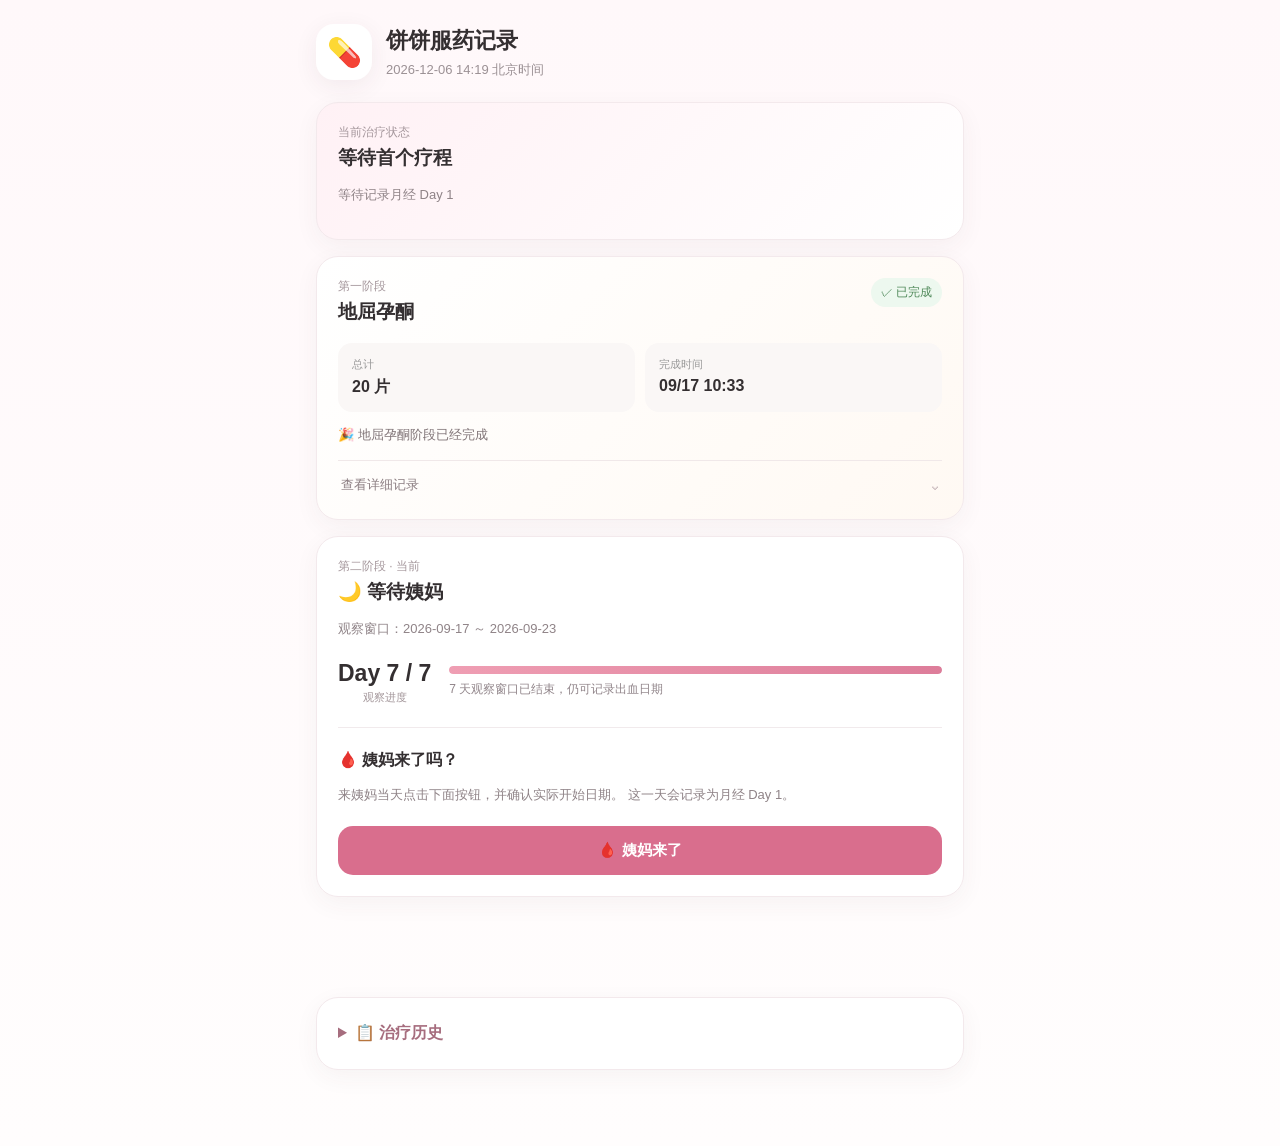
==== commit e0ae0da6: "Add files via upload" ====
--- a/index.html
+++ b/index.html
@@ -21,7 +21,7 @@
       <h1>饼饼服药记录</h1>
       <p id="currentTime">北京时间加载中...</p>
     </div>
-  </header>
+  </header><section class="card current-card"><span class="small-title">当前治疗状态</span><h2 id="currentCycleTitle"></h2><p id="currentCycleState" class="description" aria-live="polite"></p></section>
 
 
   <!-- =========================
@@ -191,10 +191,10 @@
       第二阶段 · 当前
     </span>
 
-    <h2>🌙 等待姨妈</h2>
+    <h2 id="waitingTitle">🌙 等待姨妈</h2>
 
     <p class="description">
-      从 2026/09/17 开始进入 7 天观察期。
+      <span id="observationDates"></span>
     </p>
 
 
@@ -362,7 +362,7 @@
         </span>
 
         <h2>
-          💊 优思明 · 21 天
+          <span id="yasminCycleTitle">💊 优思明 · 21 天</span>
         </h2>
 
       </div>
@@ -511,7 +511,7 @@
   class="modal hidden"
 >
 
-  <div class="modal-card">
+  <div class="modal-card" role="dialog" aria-modal="true" aria-label="记录出血开始日期">
 
     <div class="modal-icon">
       🩸
@@ -561,7 +561,7 @@
 </div>
 
 
-<script src="app.js"></script>
+<div class="container"><section class="card"><details><summary>📋 治疗历史</summary><div id="cycleHistory"></div></details></section></div><script src="app.js"></script>
 
 </body>
-</html>+</html>
--- a/style.css
+++ b/style.css
@@ -1051,4 +1051,10 @@
     font-size: 11px;
   }
 
-}+}/* v4：延续原来的粉白卡片 */
+.current-card { background: linear-gradient(135deg,#fff1f5,#fff); }
+summary { cursor: pointer; color: #a66d7e; font-weight: 600; padding: 4px 0; }
+.cycle-history-item { margin-top: 14px; border-top: 1px solid #f1eaec; padding-top: 12px; }
+.cycle-history-item p { font-size: 13px; color: #8f8387; line-height: 1.7; }
+button:disabled { opacity: .45; cursor: default; }
+button:focus-visible, summary:focus-visible { outline: 2px solid #c25878; outline-offset: 3px; }
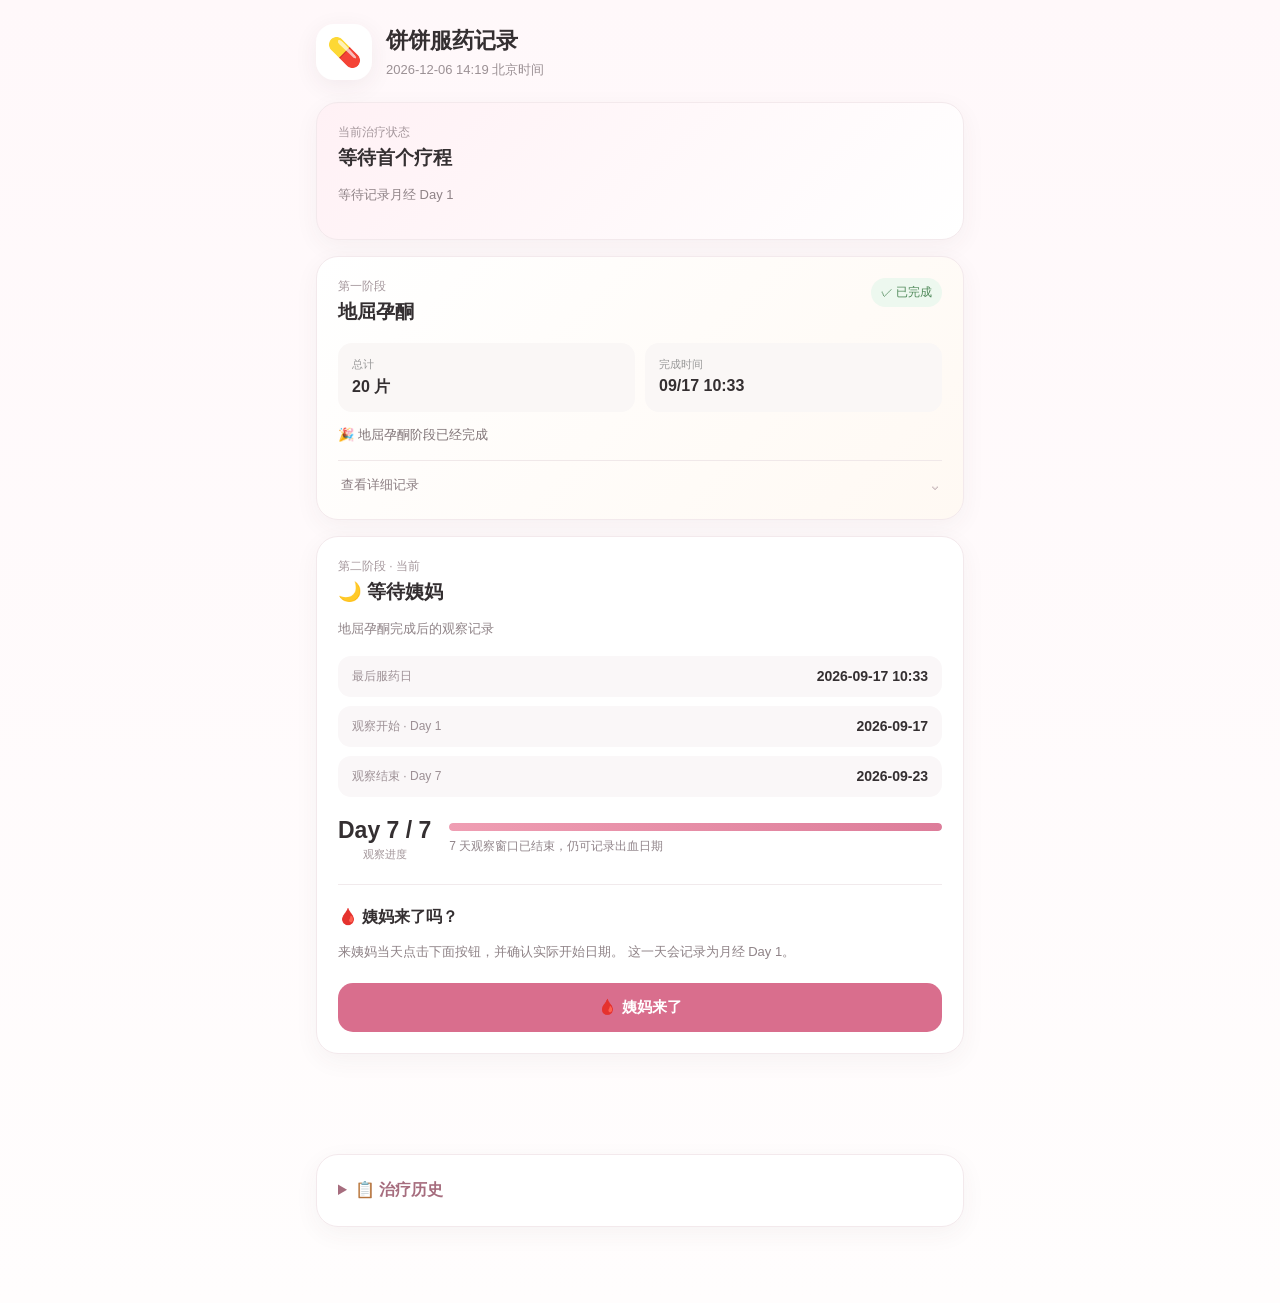
==== commit 9afc7754: "Add files via upload" ====
--- a/index.html
+++ b/index.html
@@ -198,7 +198,7 @@
     </p>
 
 
-    <div class="waiting-box">
+    <div class="observation-dates"><div><span>最后服药日</span><strong id="lastMedicineDisplay">—</strong></div><div><span>观察开始 · Day 1</span><strong id="observationStartDisplay">—</strong></div><div><span>观察结束 · Day 7</span><strong id="observationEndDisplay">—</strong></div></div><div class="waiting-box">
 
       <div class="waiting-number">
 
@@ -565,3 +565,4 @@
 
 </body>
 </html>
+
--- a/style.css
+++ b/style.css
@@ -1058,3 +1058,7 @@
 .cycle-history-item p { font-size: 13px; color: #8f8387; line-height: 1.7; }
 button:disabled { opacity: .45; cursor: default; }
 button:focus-visible, summary:focus-visible { outline: 2px solid #c25878; outline-offset: 3px; }
+.observation-dates { display: grid; grid-template-columns: 1fr; gap: 9px; margin-top: 16px; }
+.observation-dates > div { display: flex; justify-content: space-between; gap: 12px; padding: 12px 14px; background: #faf7f8; border-radius: 13px; }
+.observation-dates span { font-size: 12px; color: #9d9095; }
+.observation-dates strong { font-size: 14px; }
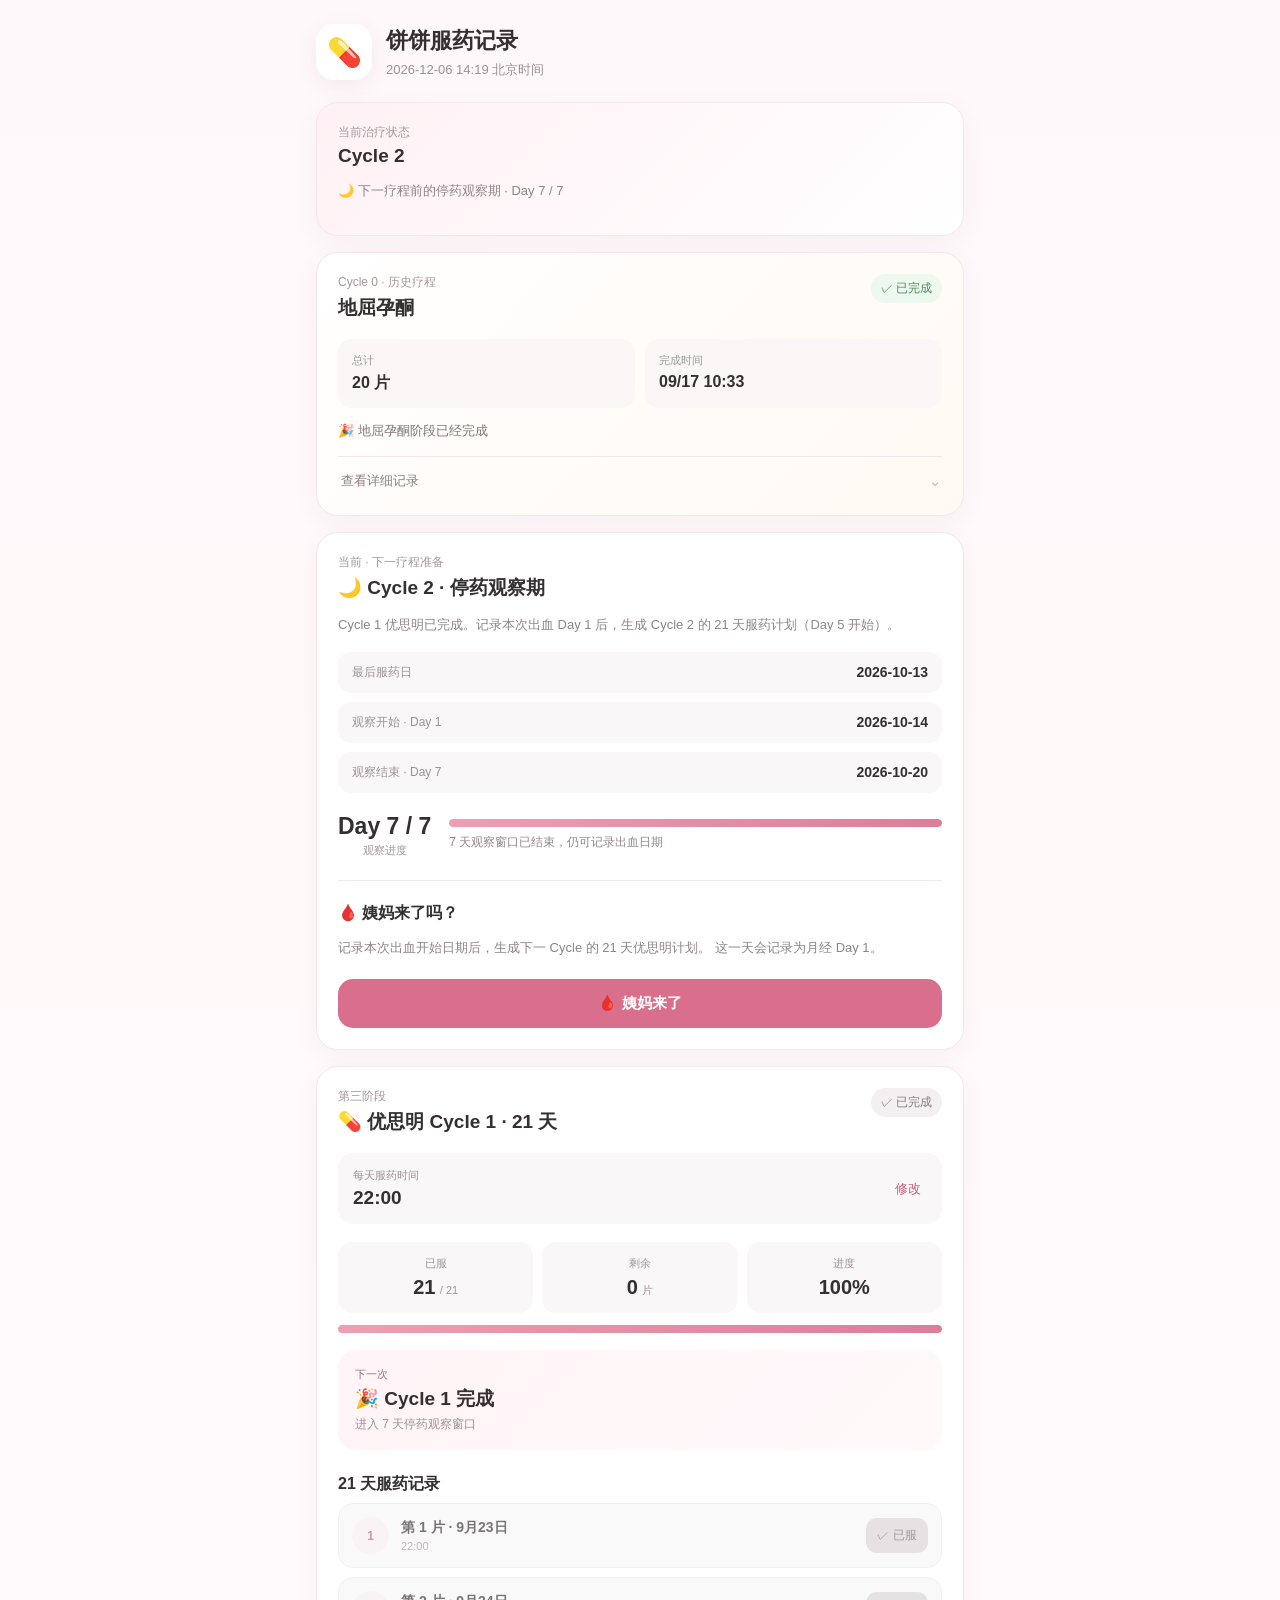
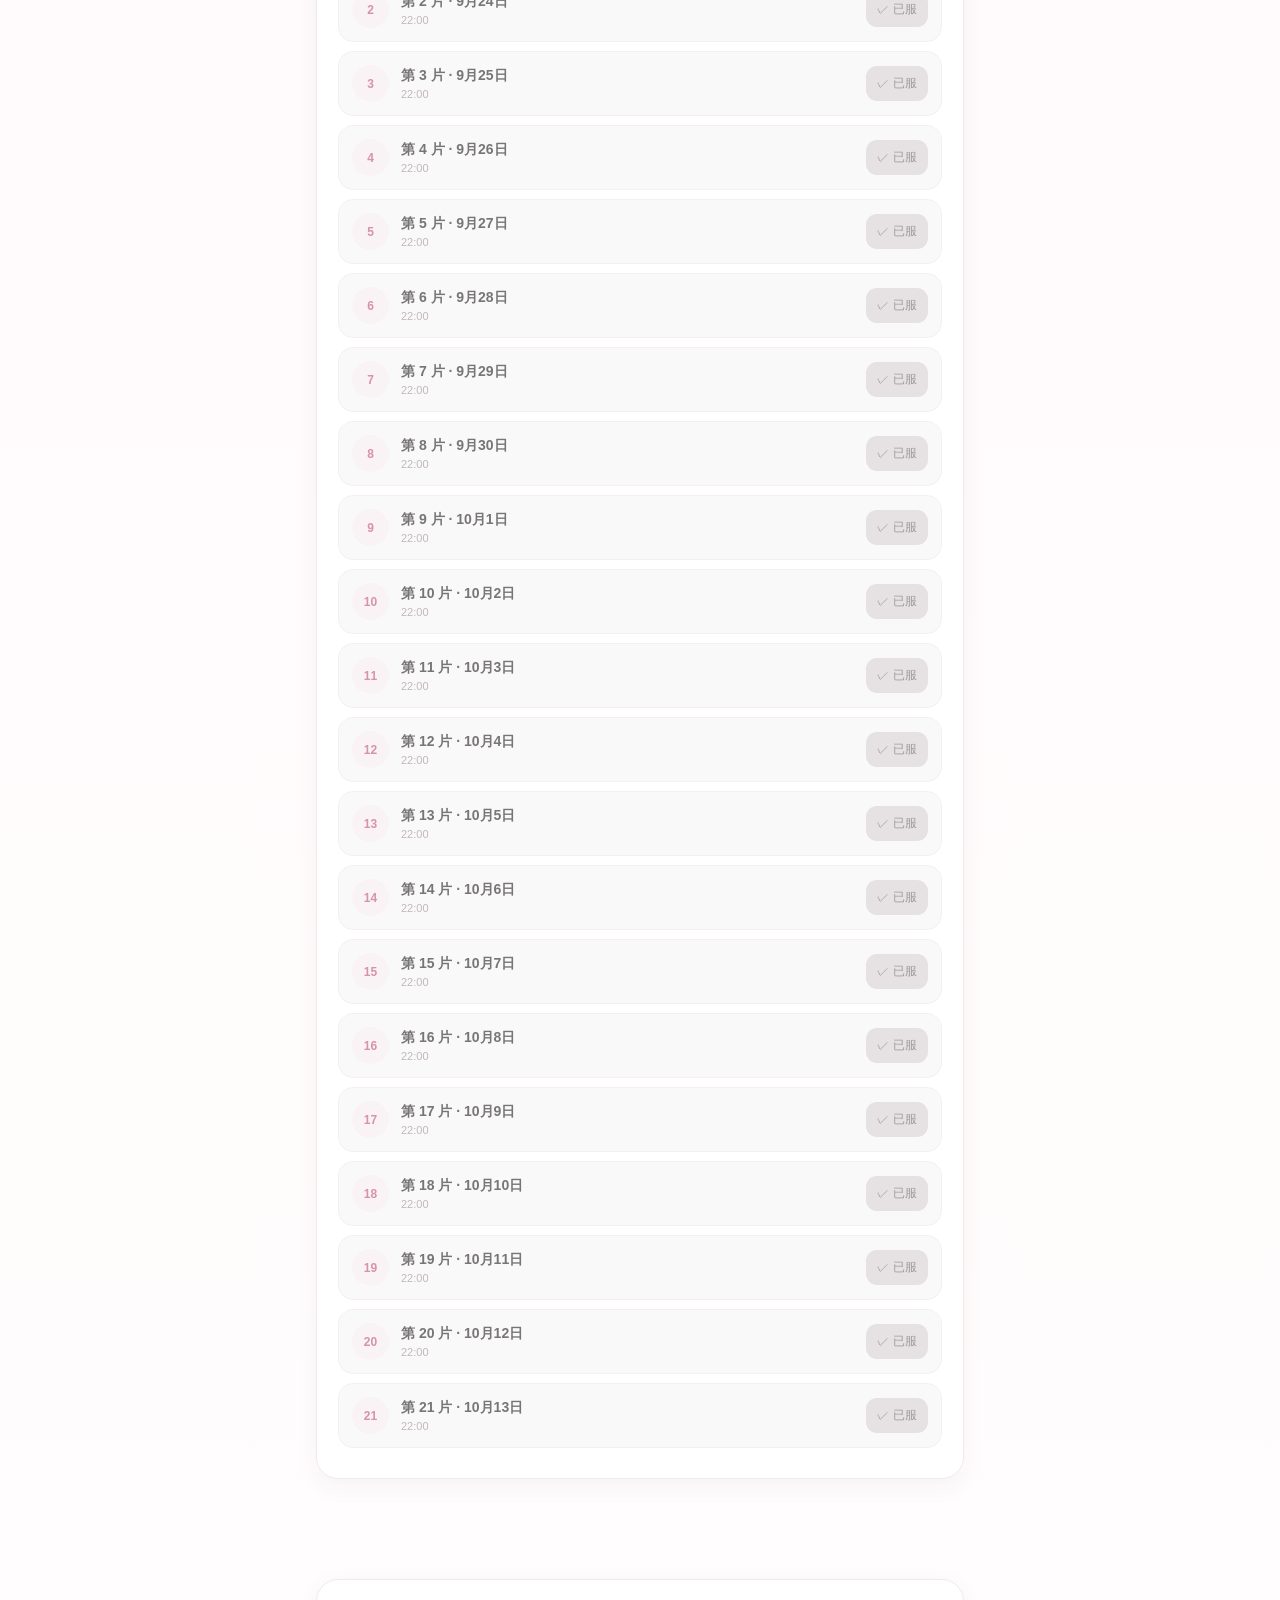
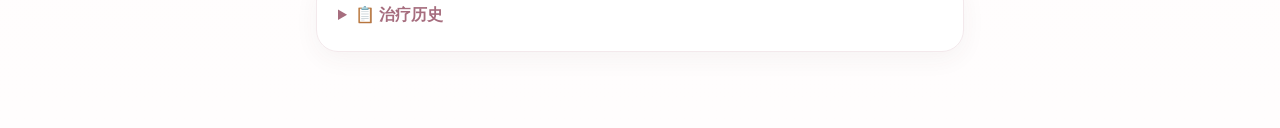
==== commit a87b6837: "Add files via upload" ====
--- a/index.html
+++ b/index.html
@@ -33,7 +33,7 @@
     <div class="section-title">
 
       <div>
-        <span class="small-title">第一阶段</span>
+        <span class="small-title">Cycle 0 · 历史疗程</span>
         <h2>地屈孕酮</h2>
       </div>
 
@@ -188,7 +188,7 @@
   >
 
     <span class="small-title">
-      第二阶段 · 当前
+      当前 · 下一疗程准备
     </span>
 
     <h2 id="waitingTitle">🌙 等待姨妈</h2>
@@ -239,7 +239,7 @@
     <h3>🩸 姨妈来了吗？</h3>
 
     <p class="hint">
-      来姨妈当天点击下面按钮，并确认实际开始日期。
+      记录本次出血开始日期后，生成下一 Cycle 的 21 天优思明计划。
       这一天会记录为月经 Day 1。
     </p>
 
